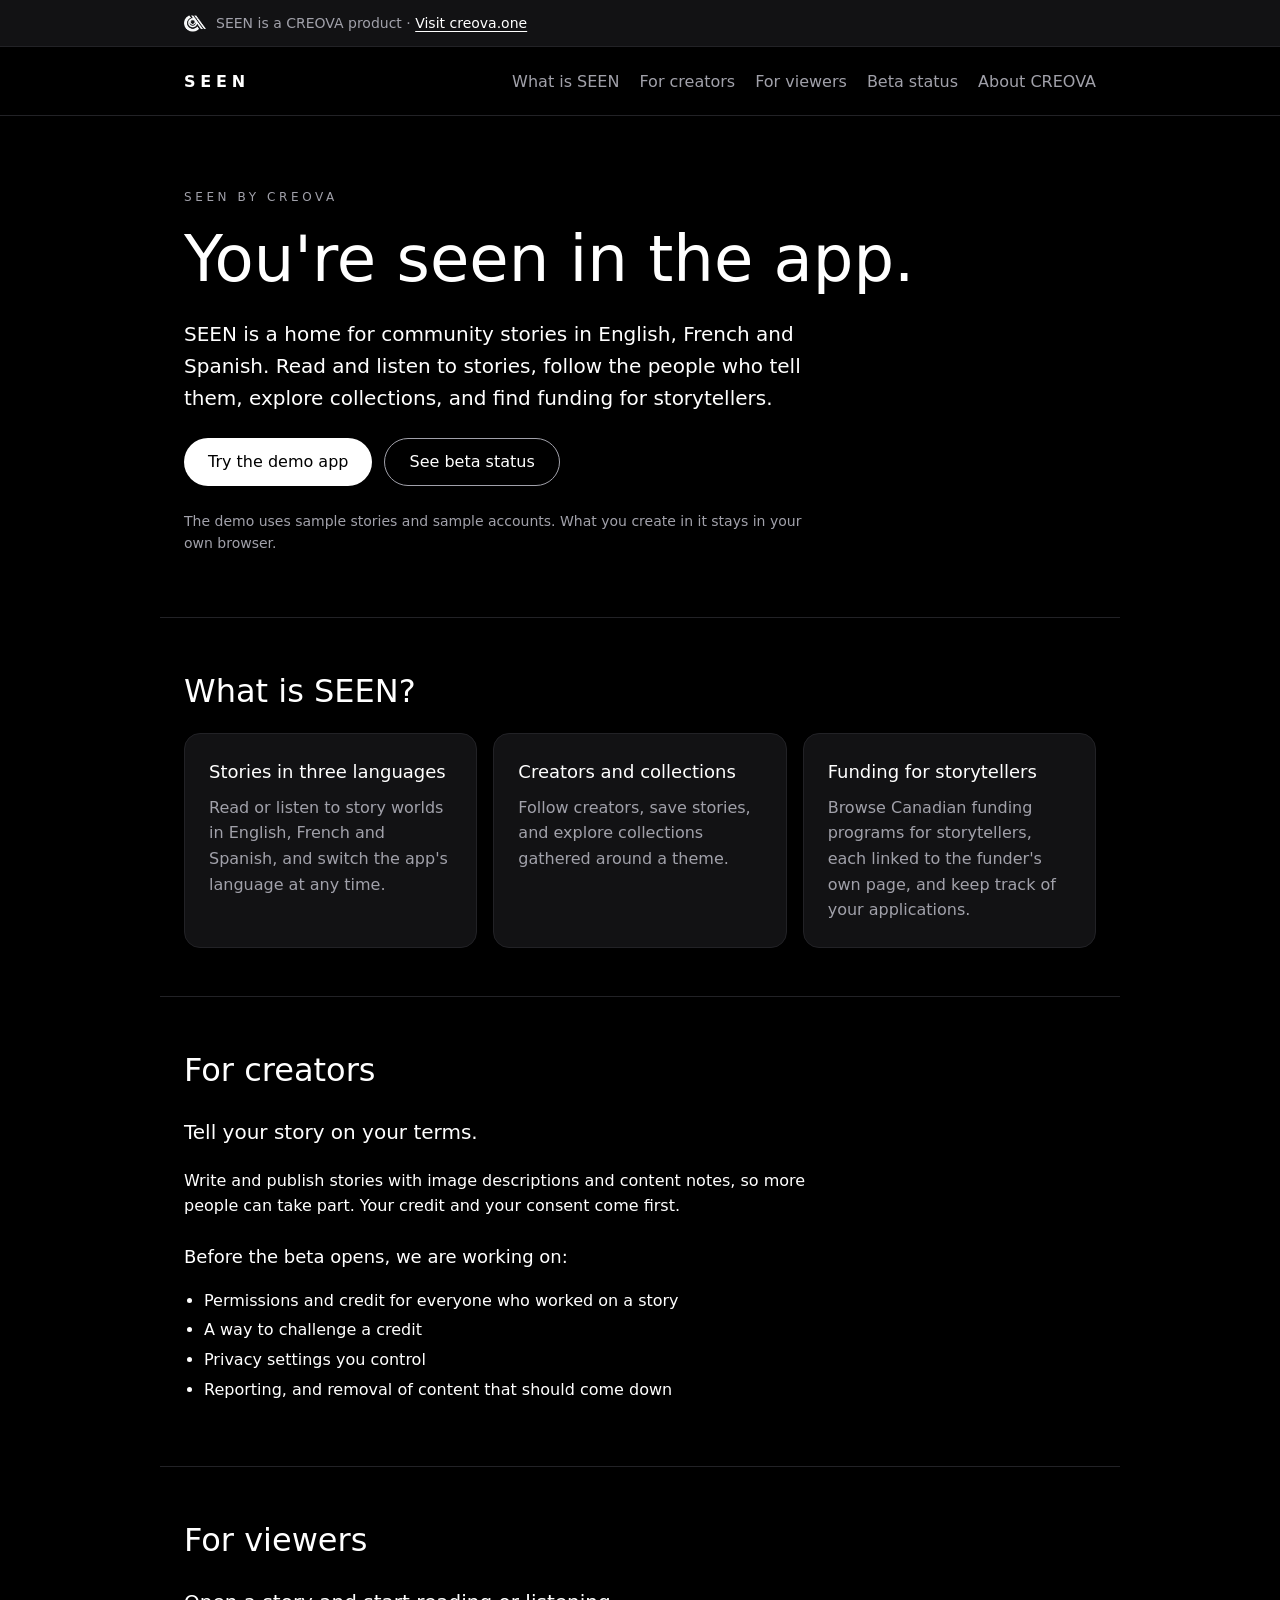
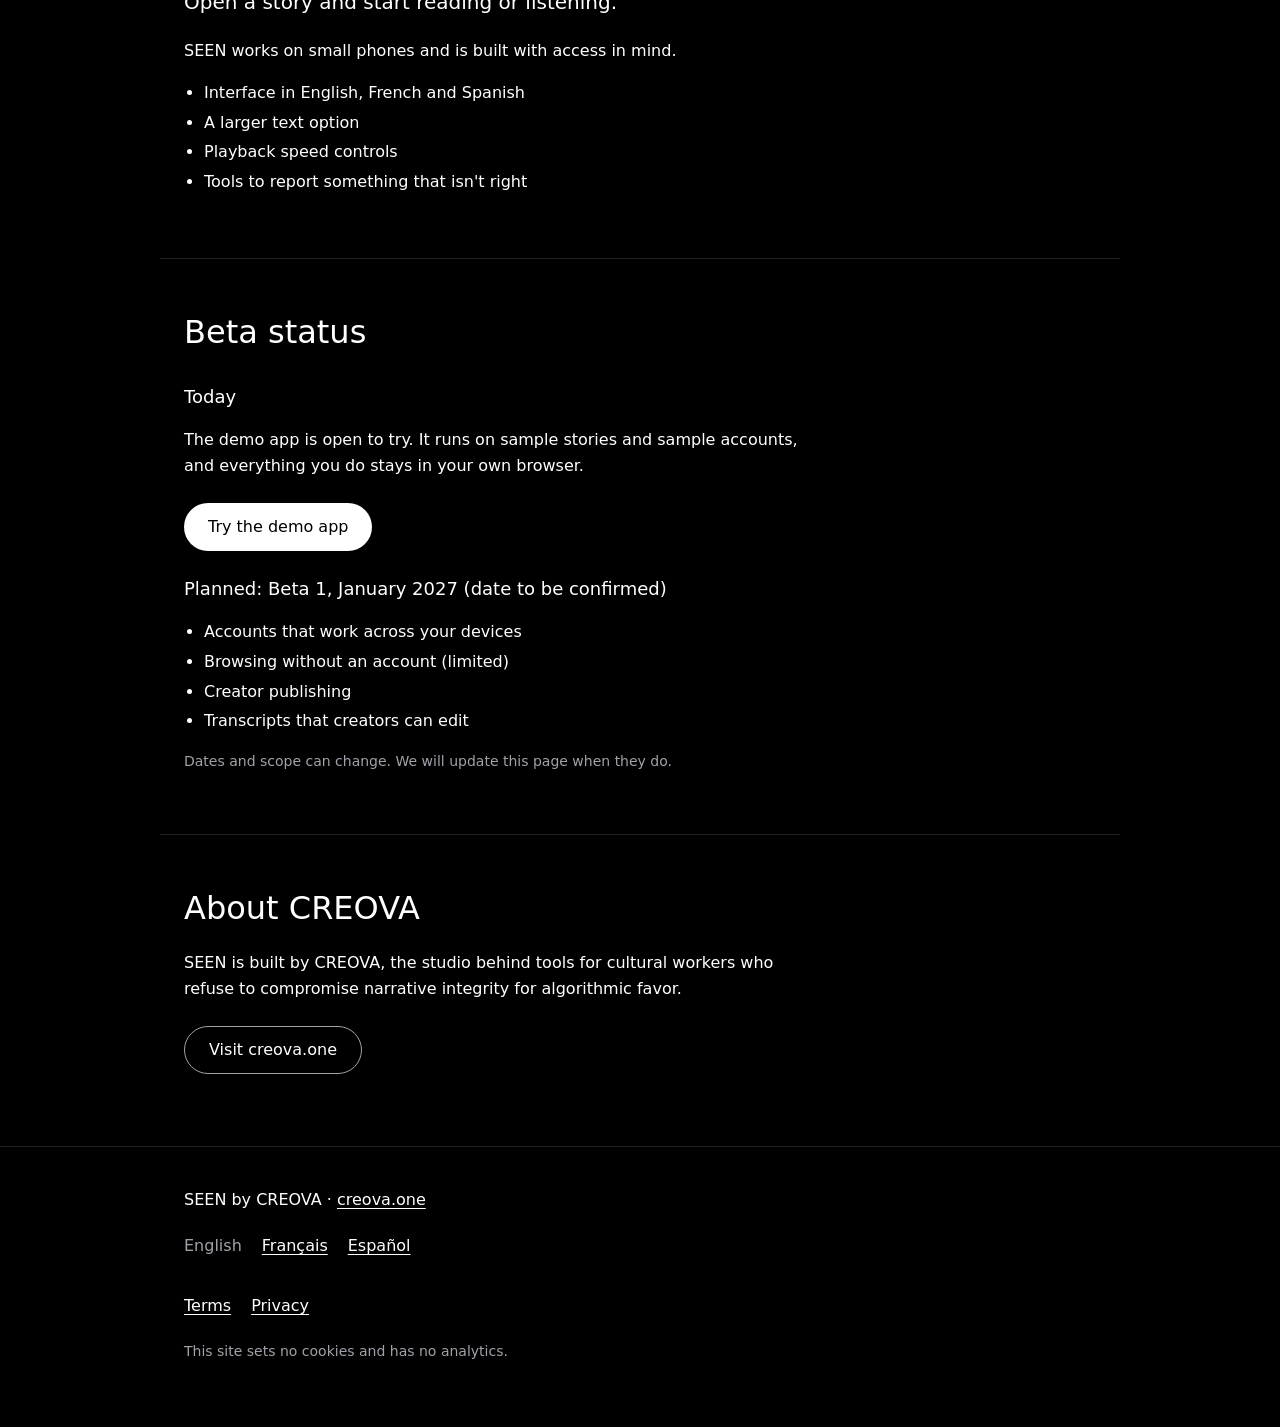
==== index.html @ e07b0b2d "Publish SEEN website" ====
<!DOCTYPE html>
<html lang="en">
  <head>
    <meta charset="UTF-8" />
    <meta name="viewport" content="width=device-width, initial-scale=1" />
    <meta http-equiv="Content-Security-Policy" content="default-src 'none'; style-src 'self'; img-src 'self' data:; base-uri 'self'; form-action 'none'" />
    <meta name="referrer" content="strict-origin-when-cross-origin" />
    <title>SEEN: You're seen in the app</title>
    <meta name="description" content="SEEN is a home for community stories in English, French and Spanish. Read and listen to stories, follow creators, explore collections and find funding for storytellers." />
    <meta name="theme-color" content="#000000" />
    <link rel="icon" href="data:image/svg+xml,%3Csvg xmlns='http://www.w3.org/2000/svg' viewBox='0 0 64 64'%3E%3Crect width='64' height='64' rx='14' fill='%23000'/%3E%3Ctext x='32' y='45' font-size='38' font-family='sans-serif' font-weight='600' text-anchor='middle' fill='%23fff'%3ES%3C/text%3E%3C/svg%3E" />
    <meta property="og:type" content="website" />
    <meta property="og:site_name" content="SEEN by CREOVA" />
    <meta property="og:title" content="SEEN: You're seen in the app" />
    <meta property="og:description" content="SEEN is a home for community stories in English, French and Spanish. Read and listen to stories, follow creators, explore collections and find funding for storytellers." />
    <meta name="twitter:card" content="summary" />
    <link rel="alternate" hreflang="en" href="https://seen.creova.one/" />
    <link rel="alternate" hreflang="fr" href="https://seen.creova.one/fr/" />
    <link rel="alternate" hreflang="es" href="https://seen.creova.one/es/" />
    <link rel="alternate" hreflang="x-default" href="https://seen.creova.one/" />
    <link rel="canonical" href="https://seen.creova.one/" />
    <meta property="og:url" content="https://seen.creova.one/" />
    <link rel="stylesheet" href="styles.css" />
  </head>
  <body>
    <a class="skip" href="#main">Skip to content</a>
    <div class="creova-bar">
      <div class="wrap bar-row">
        <img src="creova-mark.png" alt="" width="22" height="17" />
        <p>SEEN is a CREOVA product · <a href="https://creova.one" rel="noopener">Visit creova.one</a></p>
      </div>
    </div>
    <header class="site-header">
      <div class="wrap header-row">
        <a class="wordmark" href="./" aria-label="SEEN">SEEN</a>
        <nav aria-label="Main">
          <ul class="nav">
            <li><a href="#what">What is SEEN</a></li>
            <li><a href="#creators">For creators</a></li>
            <li><a href="#viewers">For viewers</a></li>
            <li><a href="#beta">Beta status</a></li>
            <li><a href="https://creova.one" rel="noopener">About CREOVA</a></li>
          </ul>
        </nav>
      </div>
    </header>

    <main id="main">
      <section class="hero wrap" aria-labelledby="hero-title">
        <p class="eyebrow">SEEN by CREOVA</p>
        <h1 id="hero-title">You're seen in the app.</h1>
        <p class="lead">SEEN is a home for community stories in English, French and Spanish. Read and listen to stories, follow the people who tell them, explore collections, and find funding for storytellers.</p>
        <p class="actions">
          <a class="btn btn-primary" href="https://seen-sigma-eight.vercel.app" rel="noopener">Try the demo app</a>
          <a class="btn btn-secondary" href="#beta">See beta status</a>
        </p>
        <p class="note">The demo uses sample stories and sample accounts. What you create in it stays in your own browser.</p>
      </section>

      <section id="what" class="wrap section" aria-labelledby="what-title">
        <h2 id="what-title">What is SEEN?</h2>
        <div class="cards">
          <article class="card"><h3>Stories in three languages</h3><p>Read or listen to story worlds in English, French and Spanish, and switch the app's language at any time.</p></article>
          <article class="card"><h3>Creators and collections</h3><p>Follow creators, save stories, and explore collections gathered around a theme.</p></article>
          <article class="card"><h3>Funding for storytellers</h3><p>Browse Canadian funding programs for storytellers, each linked to the funder's own page, and keep track of your applications.</p></article>
        </div>
      </section>

      <section id="creators" class="wrap section" aria-labelledby="creators-title">
        <h2 id="creators-title">For creators</h2>
        <p class="lead">Tell your story on your terms.</p>
        <p>Write and publish stories with image descriptions and content notes, so more people can take part. Your credit and your consent come first.</p>
        <h3>Before the beta opens, we are working on:</h3>
        <ul><li>Permissions and credit for everyone who worked on a story</li><li>A way to challenge a credit</li><li>Privacy settings you control</li><li>Reporting, and removal of content that should come down</li></ul>
      </section>

      <section id="viewers" class="wrap section" aria-labelledby="viewers-title">
        <h2 id="viewers-title">For viewers</h2>
        <p class="lead">Open a story and start reading or listening.</p>
        <p>SEEN works on small phones and is built with access in mind.</p>
        <ul><li>Interface in English, French and Spanish</li><li>A larger text option</li><li>Playback speed controls</li><li>Tools to report something that isn't right</li></ul>
      </section>

      <section id="beta" class="wrap section" aria-labelledby="beta-title">
        <h2 id="beta-title">Beta status</h2>
        <h3>Today</h3>
        <p>The demo app is open to try. It runs on sample stories and sample accounts, and everything you do stays in your own browser.</p>
        <p class="actions"><a class="btn btn-primary" href="https://seen-sigma-eight.vercel.app" rel="noopener">Try the demo app</a></p>
        <h3>Planned: Beta 1, January 2027 (date to be confirmed)</h3>
        <ul><li>Accounts that work across your devices</li><li>Browsing without an account (limited)</li><li>Creator publishing</li><li>Transcripts that creators can edit</li></ul>
        <p class="note">Dates and scope can change. We will update this page when they do.</p>
      </section>

      <section id="about" class="wrap section" aria-labelledby="about-title">
        <h2 id="about-title">About CREOVA</h2>
        <p>SEEN is built by CREOVA, the studio behind tools for cultural workers who refuse to compromise narrative integrity for algorithmic favor.</p>
        <p class="actions"><a class="btn btn-secondary" href="https://creova.one" rel="noopener">Visit creova.one</a></p>
      </section>
    </main>

    <footer class="site-footer">
      <div class="wrap footer-row">
        <p>SEEN by CREOVA · <a href="https://creova.one" rel="noopener">creova.one</a></p>
        <nav aria-label="Language">
          <ul class="langs"><li><span aria-current="true" lang="en">English</span></li><li><a href="fr/" lang="fr" hreflang="fr">Français</a></li><li><a href="es/" lang="es" hreflang="es">Español</a></li></ul>
        </nav>
        <ul class="langs">
          <li><a href="terms/">Terms</a></li>
          <li><a href="privacy/">Privacy</a></li>
        </ul>
        <p class="note">This site sets no cookies and has no analytics.</p>
      </div>
    </footer>
  </body>
</html>
---- styles.css ----
/* SEEN website. Values mirror src/styles/seen-tokens.css (Figma "seen.io" variables). No third-party requests. */
:root {
  --canvas: #000000;
  --surface: #121214;
  --border: #222226;
  --text: #ffffff;
  --text-secondary: #a1a1aa;
  --focus: #ffffff;
  --accent: #c084fc;
  --radius: 16px;
  --gutter: 20px;
}

*, *::before, *::after { box-sizing: border-box; }
html { -webkit-text-size-adjust: 100%; scroll-padding-top: 88px; }
body {
  margin: 0;
  background: var(--canvas);
  color: var(--text);
  font-family: Inter, -apple-system, BlinkMacSystemFont, "Segoe UI", system-ui, sans-serif;
  font-size: 1rem;
  line-height: 1.6;
}
@media (prefers-reduced-motion: no-preference) { html { scroll-behavior: smooth; } }

.wrap { max-width: 960px; margin: 0 auto; padding: 0 var(--gutter); }
@media (min-width: 360px) { :root { --gutter: 24px; } }

a { color: var(--text); text-underline-offset: 3px; }
a:focus-visible, .btn:focus-visible { outline: 3px solid var(--focus); outline-offset: 3px; border-radius: 4px; }

.skip {
  position: absolute; left: var(--gutter); top: -100px; z-index: 10;
  background: var(--text); color: #000; padding: 12px 16px; border-radius: 8px;
}
.skip:focus { top: 12px; }

.creova-bar { background: var(--surface); border-bottom: 1px solid var(--border); font-size: 0.875rem; }
.bar-row { display: flex; align-items: center; gap: 10px; min-height: 44px; }
.bar-row p { margin: 0; color: var(--text-secondary); max-width: none; }
.bar-row a { display: inline-block; padding: 12px 0; }
.bar-row img { display: block; flex-shrink: 0; }

.site-header { border-bottom: 1px solid var(--border); position: sticky; top: 0; background: rgba(0, 0, 0, 0.92); z-index: 5; }
.header-row { display: flex; flex-wrap: wrap; align-items: center; justify-content: space-between; gap: 4px 24px; padding-top: 8px; padding-bottom: 8px; }
.wordmark { font-weight: 600; letter-spacing: 0.3em; text-decoration: none; min-height: 44px; display: inline-flex; align-items: center; }
.nav, .langs { list-style: none; margin: 0; padding: 0; display: flex; flex-wrap: wrap; gap: 0 20px; }
.nav a, .langs a, .langs span { display: inline-flex; align-items: center; min-height: 44px; }
.nav a { color: var(--text-secondary); text-decoration: none; }
.nav a:hover { color: var(--text); text-decoration: underline; }
.langs [aria-current] { color: var(--text-secondary); }

.hero { padding-top: 72px; padding-bottom: 48px; }
.eyebrow { text-transform: uppercase; letter-spacing: 0.3em; font-size: 0.75rem; color: var(--text-secondary); margin: 0 0 16px; }
h1 { font-weight: 300; font-size: clamp(2.25rem, 8vw, 4rem); line-height: 1.1; margin: 0 0 24px; }
h2 { font-weight: 500; font-size: clamp(1.5rem, 5vw, 2rem); margin: 0 0 16px; }
h3 { font-weight: 500; font-size: 1.125rem; margin: 24px 0 8px; }
.lead { font-size: 1.25rem; color: var(--text); max-width: 40rem; }
.note { color: var(--text-secondary); font-size: 0.875rem; max-width: 40rem; }
p { max-width: 40rem; }

.actions { display: flex; flex-wrap: wrap; gap: 12px; margin: 24px 0; }
.btn {
  display: inline-flex; align-items: center; justify-content: center;
  min-height: 48px; padding: 0 24px; border-radius: 999px; font-weight: 500; text-decoration: none;
}
.btn-primary { background: var(--text); color: #000; }
.btn-secondary { border: 1px solid var(--text-secondary); color: var(--text); }
.btn-primary:hover { background: #e4e4e7; }
.btn-secondary:hover { background: var(--surface); }

.section { padding-top: 48px; padding-bottom: 48px; border-top: 1px solid var(--border); }
.cards { display: grid; gap: 16px; grid-template-columns: 1fr; }
@media (min-width: 720px) { .cards { grid-template-columns: repeat(3, 1fr); } }
.card { background: var(--surface); border: 1px solid var(--border); border-radius: var(--radius); padding: 24px; }
.card h3 { margin-top: 0; }
.card p { margin: 0; color: var(--text-secondary); }

ul { padding-left: 1.25rem; }
li { margin: 4px 0; }

.site-footer { border-top: 1px solid var(--border); padding: 32px 0 56px; }
.footer-row p { margin: 8px 0; }
.site-footer .langs { margin: 8px 0; }
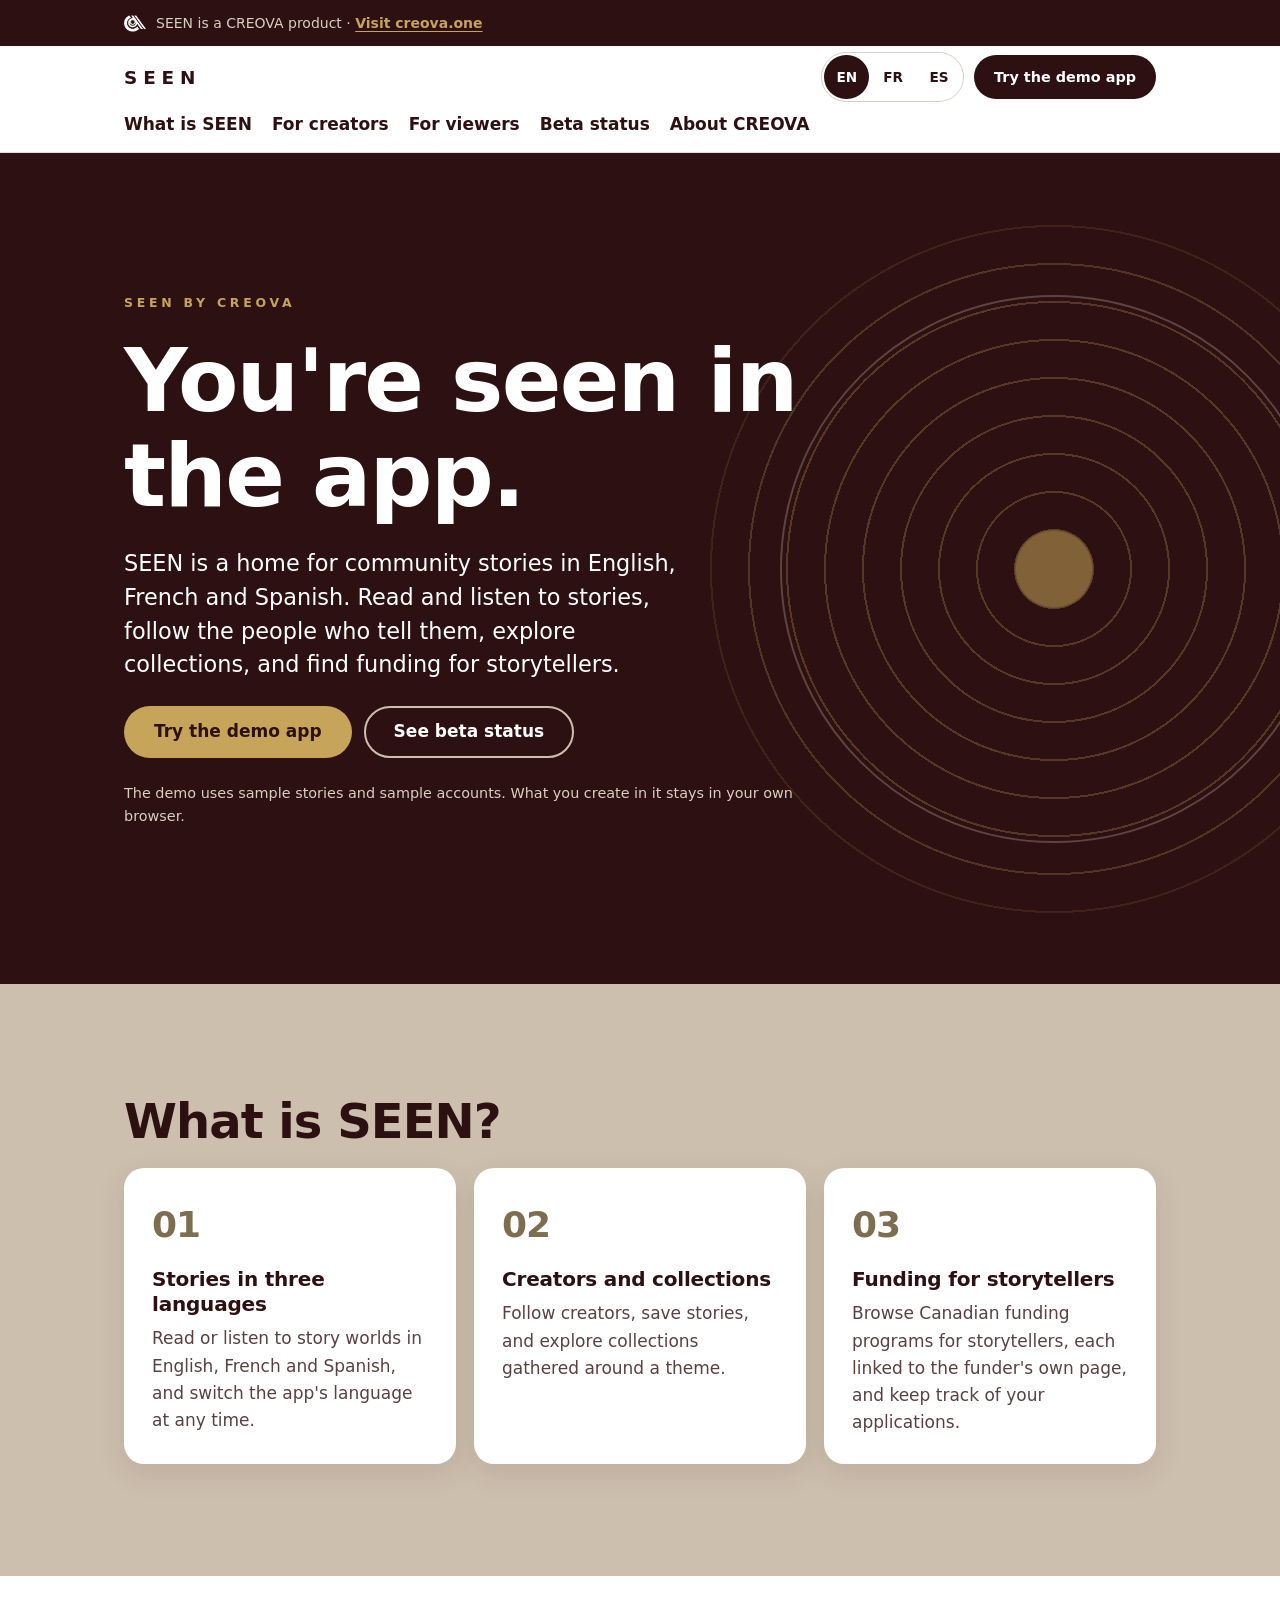
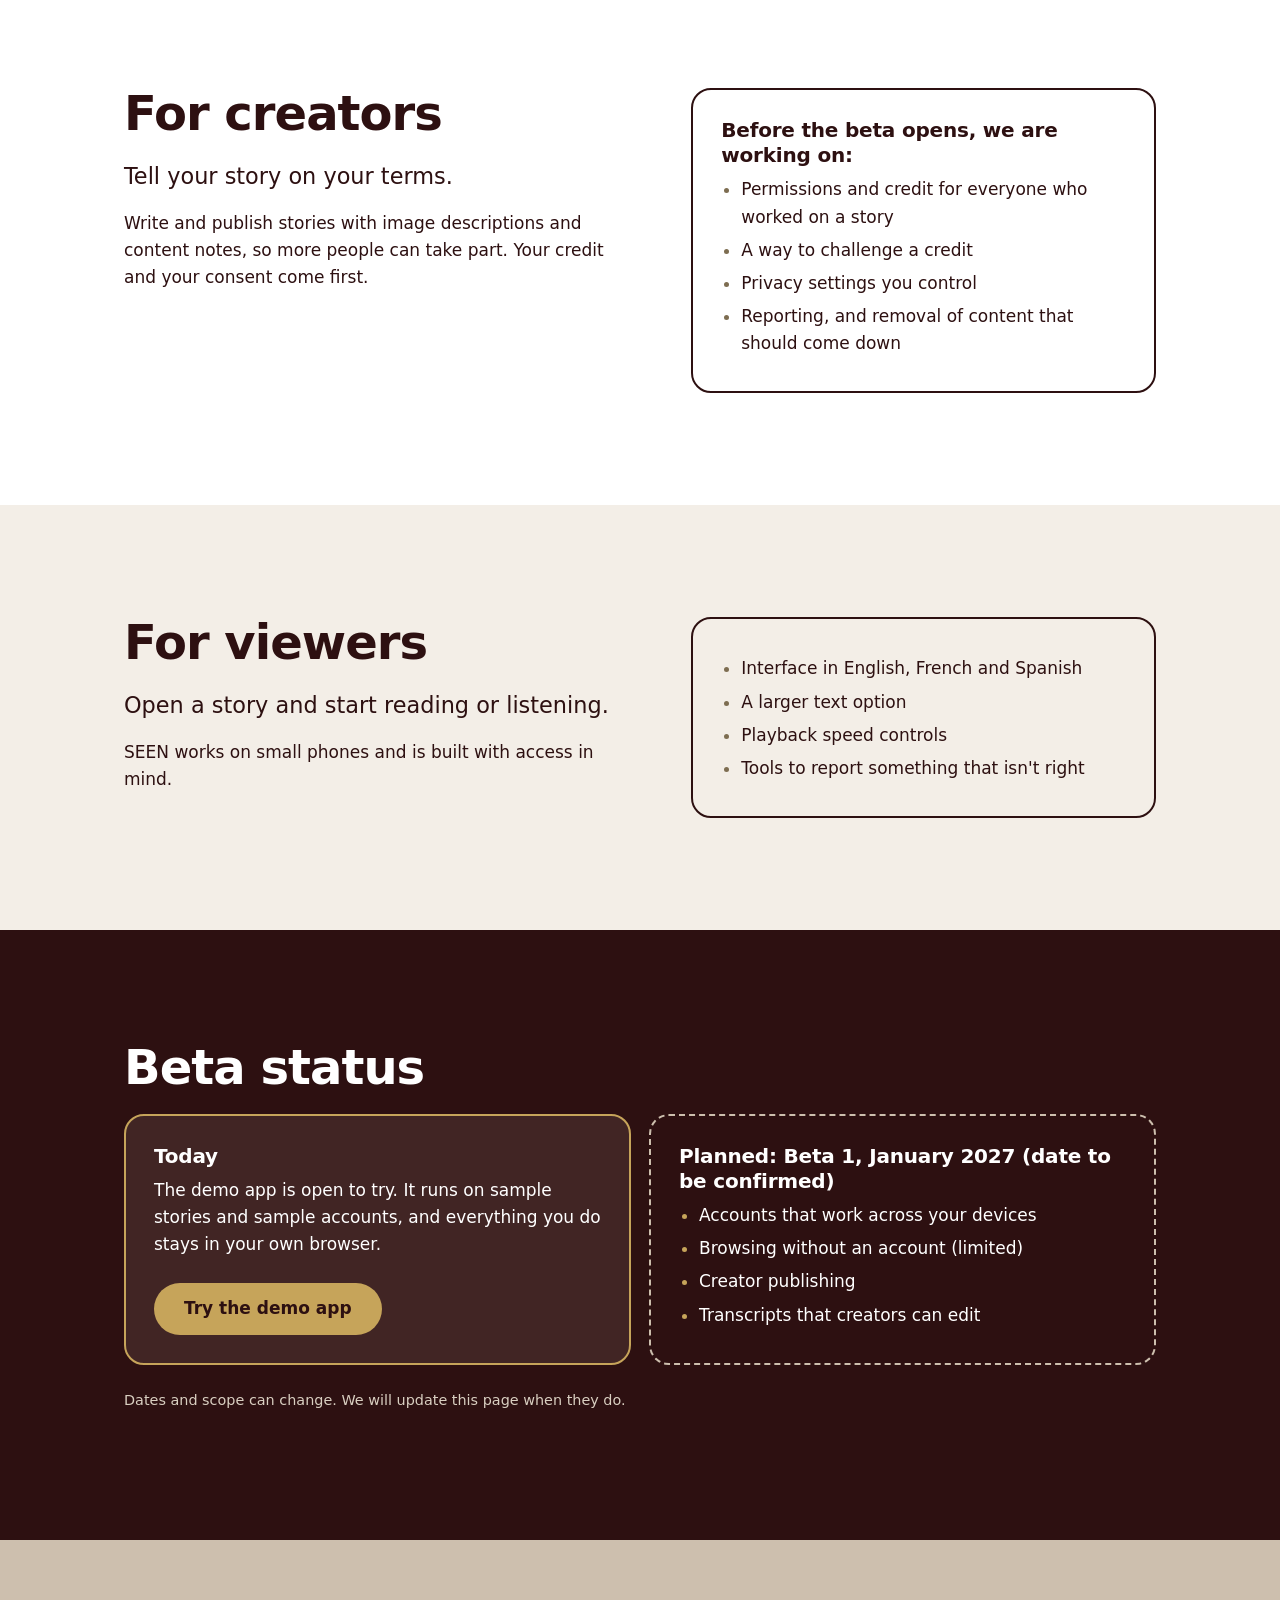
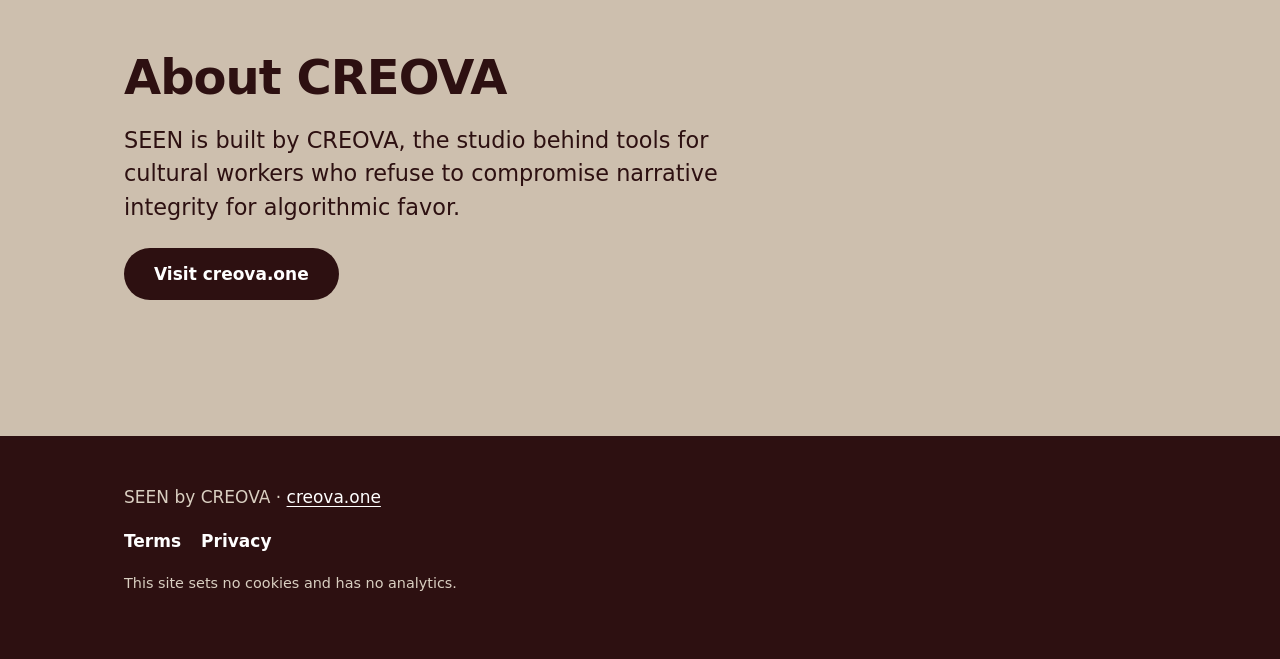
==== commit 82a358df: "Publish SEEN website" ====
--- a/index.html
+++ b/index.html
@@ -33,7 +33,13 @@
     <header class="site-header">
       <div class="wrap header-row">
         <a class="wordmark" href="./" aria-label="SEEN">SEEN</a>
-        <nav aria-label="Main">
+        <div class="header-tools">
+          <nav aria-label="Language">
+            <ul class="pill"><li><span aria-current="true" lang="en" aria-label="English">EN</span></li><li><a href="fr/" lang="fr" hreflang="fr" aria-label="Français">FR</a></li><li><a href="es/" lang="es" hreflang="es" aria-label="Español">ES</a></li></ul>
+          </nav>
+          <a class="btn btn-dark btn-small" href="https://seen-sigma-eight.vercel.app" rel="noopener">Try the demo app</a>
+        </div>
+        <nav class="main-nav" aria-label="Main">
           <ul class="nav">
             <li><a href="#what">What is SEEN</a></li>
             <li><a href="#creators">For creators</a></li>
@@ -46,65 +52,89 @@
     </header>
 
     <main id="main">
-      <section class="hero wrap" aria-labelledby="hero-title">
-        <p class="eyebrow">SEEN by CREOVA</p>
-        <h1 id="hero-title">You're seen in the app.</h1>
-        <p class="lead">SEEN is a home for community stories in English, French and Spanish. Read and listen to stories, follow the people who tell them, explore collections, and find funding for storytellers.</p>
-        <p class="actions">
-          <a class="btn btn-primary" href="https://seen-sigma-eight.vercel.app" rel="noopener">Try the demo app</a>
-          <a class="btn btn-secondary" href="#beta">See beta status</a>
-        </p>
-        <p class="note">The demo uses sample stories and sample accounts. What you create in it stays in your own browser.</p>
-      </section>
-
-      <section id="what" class="wrap section" aria-labelledby="what-title">
-        <h2 id="what-title">What is SEEN?</h2>
-        <div class="cards">
-          <article class="card"><h3>Stories in three languages</h3><p>Read or listen to story worlds in English, French and Spanish, and switch the app's language at any time.</p></article>
-          <article class="card"><h3>Creators and collections</h3><p>Follow creators, save stories, and explore collections gathered around a theme.</p></article>
-          <article class="card"><h3>Funding for storytellers</h3><p>Browse Canadian funding programs for storytellers, each linked to the funder's own page, and keep track of your applications.</p></article>
+      <section class="band band--dark hero" aria-labelledby="hero-title">
+        <div class="hero-art" aria-hidden="true"></div>
+        <div class="wrap hero-inner">
+          <p class="eyebrow">SEEN by CREOVA</p>
+          <h1 id="hero-title">You're seen in the app.</h1>
+          <p class="lead">SEEN is a home for community stories in English, French and Spanish. Read and listen to stories, follow the people who tell them, explore collections, and find funding for storytellers.</p>
+          <p class="actions">
+            <a class="btn btn-gold" href="https://seen-sigma-eight.vercel.app" rel="noopener">Try the demo app</a>
+            <a class="btn btn-ghost" href="#beta">See beta status</a>
+          </p>
+          <p class="note">The demo uses sample stories and sample accounts. What you create in it stays in your own browser.</p>
         </div>
       </section>
 
-      <section id="creators" class="wrap section" aria-labelledby="creators-title">
-        <h2 id="creators-title">For creators</h2>
-        <p class="lead">Tell your story on your terms.</p>
-        <p>Write and publish stories with image descriptions and content notes, so more people can take part. Your credit and your consent come first.</p>
-        <h3>Before the beta opens, we are working on:</h3>
-        <ul><li>Permissions and credit for everyone who worked on a story</li><li>A way to challenge a credit</li><li>Privacy settings you control</li><li>Reporting, and removal of content that should come down</li></ul>
+      <section id="what" class="band band--beige" aria-labelledby="what-title">
+        <div class="wrap">
+          <h2 id="what-title">What is SEEN?</h2>
+          <div class="cards">
+            <article class="card"><h3>Stories in three languages</h3><p>Read or listen to story worlds in English, French and Spanish, and switch the app's language at any time.</p></article>
+            <article class="card"><h3>Creators and collections</h3><p>Follow creators, save stories, and explore collections gathered around a theme.</p></article>
+            <article class="card"><h3>Funding for storytellers</h3><p>Browse Canadian funding programs for storytellers, each linked to the funder's own page, and keep track of your applications.</p></article>
+          </div>
+        </div>
       </section>
 
-      <section id="viewers" class="wrap section" aria-labelledby="viewers-title">
-        <h2 id="viewers-title">For viewers</h2>
-        <p class="lead">Open a story and start reading or listening.</p>
-        <p>SEEN works on small phones and is built with access in mind.</p>
-        <ul><li>Interface in English, French and Spanish</li><li>A larger text option</li><li>Playback speed controls</li><li>Tools to report something that isn't right</li></ul>
+      <section id="creators" class="band band--light" aria-labelledby="creators-title">
+        <div class="wrap split">
+          <div>
+            <h2 id="creators-title">For creators</h2>
+            <p class="lead">Tell your story on your terms.</p>
+            <p>Write and publish stories with image descriptions and content notes, so more people can take part. Your credit and your consent come first.</p>
+          </div>
+          <div class="panel panel--outline">
+            <h3>Before the beta opens, we are working on:</h3>
+            <ul><li>Permissions and credit for everyone who worked on a story</li><li>A way to challenge a credit</li><li>Privacy settings you control</li><li>Reporting, and removal of content that should come down</li></ul>
+          </div>
+        </div>
       </section>
 
-      <section id="beta" class="wrap section" aria-labelledby="beta-title">
-        <h2 id="beta-title">Beta status</h2>
-        <h3>Today</h3>
-        <p>The demo app is open to try. It runs on sample stories and sample accounts, and everything you do stays in your own browser.</p>
-        <p class="actions"><a class="btn btn-primary" href="https://seen-sigma-eight.vercel.app" rel="noopener">Try the demo app</a></p>
-        <h3>Planned: Beta 1, January 2027 (date to be confirmed)</h3>
-        <ul><li>Accounts that work across your devices</li><li>Browsing without an account (limited)</li><li>Creator publishing</li><li>Transcripts that creators can edit</li></ul>
-        <p class="note">Dates and scope can change. We will update this page when they do.</p>
+      <section id="viewers" class="band band--soft" aria-labelledby="viewers-title">
+        <div class="wrap split">
+          <div>
+            <h2 id="viewers-title">For viewers</h2>
+            <p class="lead">Open a story and start reading or listening.</p>
+            <p>SEEN works on small phones and is built with access in mind.</p>
+          </div>
+          <div class="panel panel--outline">
+            <ul><li>Interface in English, French and Spanish</li><li>A larger text option</li><li>Playback speed controls</li><li>Tools to report something that isn't right</li></ul>
+          </div>
+        </div>
       </section>
 
-      <section id="about" class="wrap section" aria-labelledby="about-title">
-        <h2 id="about-title">About CREOVA</h2>
-        <p>SEEN is built by CREOVA, the studio behind tools for cultural workers who refuse to compromise narrative integrity for algorithmic favor.</p>
-        <p class="actions"><a class="btn btn-secondary" href="https://creova.one" rel="noopener">Visit creova.one</a></p>
+      <section id="beta" class="band band--dark" aria-labelledby="beta-title">
+        <div class="wrap">
+          <h2 id="beta-title">Beta status</h2>
+          <div class="beta-grid">
+            <div class="panel panel--now">
+              <h3>Today</h3>
+              <p>The demo app is open to try. It runs on sample stories and sample accounts, and everything you do stays in your own browser.</p>
+              <p class="actions"><a class="btn btn-gold" href="https://seen-sigma-eight.vercel.app" rel="noopener">Try the demo app</a></p>
+            </div>
+            <div class="panel panel--plan">
+              <h3>Planned: Beta 1, January 2027 (date to be confirmed)</h3>
+              <ul><li>Accounts that work across your devices</li><li>Browsing without an account (limited)</li><li>Creator publishing</li><li>Transcripts that creators can edit</li></ul>
+            </div>
+          </div>
+          <p class="note">Dates and scope can change. We will update this page when they do.</p>
+        </div>
+      </section>
+
+      <section id="about" class="band band--beige" aria-labelledby="about-title">
+        <div class="wrap">
+          <h2 id="about-title">About CREOVA</h2>
+          <p class="lead">SEEN is built by CREOVA, the studio behind tools for cultural workers who refuse to compromise narrative integrity for algorithmic favor.</p>
+          <p class="actions"><a class="btn btn-dark" href="https://creova.one" rel="noopener">Visit creova.one</a></p>
+        </div>
       </section>
     </main>
 
     <footer class="site-footer">
       <div class="wrap footer-row">
         <p>SEEN by CREOVA · <a href="https://creova.one" rel="noopener">creova.one</a></p>
-        <nav aria-label="Language">
-          <ul class="langs"><li><span aria-current="true" lang="en">English</span></li><li><a href="fr/" lang="fr" hreflang="fr">Français</a></li><li><a href="es/" lang="es" hreflang="es">Español</a></li></ul>
-        </nav>
-        <ul class="langs">
+        <ul class="footer-links">
           <li><a href="terms/">Terms</a></li>
           <li><a href="privacy/">Privacy</a></li>
         </ul>
--- a/styles.css
+++ b/styles.css
@@ -1,84 +1,159 @@
-/* SEEN website. Values mirror src/styles/seen-tokens.css (Figma "seen.io" variables). No third-party requests. */
+/* SEEN website. Palette and type follow the CREOVA brand board (creova-gif/creova DESIGN.md):
+   beige #CDBFAE, olive #887759, oxblood #2D1011, gold #C6A45A. Quasimoda is a licensed Adobe font, so the
+   declared fallbacks are used: no font files or other requests leave this site. */
 :root {
-  --canvas: #000000;
-  --surface: #121214;
-  --border: #222226;
-  --text: #ffffff;
-  --text-secondary: #a1a1aa;
-  --focus: #ffffff;
-  --accent: #c084fc;
-  --radius: 16px;
+  --oxblood: #2d1011;
+  --beige: #cdbfae;
+  --soft: #f3eee7;
+  --paper: #ffffff;
+  --olive: #887759;
+  --olive-ink: #7d6d51; /* olive for solid backgrounds behind small white text (AA) */
+  --gold: #c6a45a;
+  --ink-2: #5a4041;     /* secondary text on white and soft */
+  --ink-2-beige: #4a2a2b; /* secondary text on beige */
+  --on-dark-2: #d9cfc1; /* secondary text on oxblood */
+  --focus: var(--oxblood);
   --gutter: 20px;
+  --radius: 20px;
 }
+@media (min-width: 360px) { :root { --gutter: 24px; } }
 
 *, *::before, *::after { box-sizing: border-box; }
-html { -webkit-text-size-adjust: 100%; scroll-padding-top: 88px; }
+html { -webkit-text-size-adjust: 100%; scroll-padding-top: 120px; }
 body {
   margin: 0;
-  background: var(--canvas);
-  color: var(--text);
-  font-family: Inter, -apple-system, BlinkMacSystemFont, "Segoe UI", system-ui, sans-serif;
-  font-size: 1rem;
+  background: var(--paper);
+  color: var(--oxblood);
+  font-family: "Avenir Next", "General Sans", "Century Gothic", "Segoe UI", system-ui, sans-serif;
+  font-size: 1.0625rem;
   line-height: 1.6;
 }
 @media (prefers-reduced-motion: no-preference) { html { scroll-behavior: smooth; } }
 
-.wrap { max-width: 960px; margin: 0 auto; padding: 0 var(--gutter); }
-@media (min-width: 360px) { :root { --gutter: 24px; } }
+.wrap { max-width: 1080px; margin: 0 auto; padding: 0 var(--gutter); }
+a { color: inherit; text-underline-offset: 3px; }
+a:focus-visible, .btn:focus-visible { outline: 3px solid var(--focus); outline-offset: 3px; border-radius: 6px; }
+p { max-width: 42rem; margin: 0 0 1rem; }
+ul { padding-left: 1.25rem; margin: 0.5rem 0 0; }
+li { margin: 6px 0; }
 
-a { color: var(--text); text-underline-offset: 3px; }
-a:focus-visible, .btn:focus-visible { outline: 3px solid var(--focus); outline-offset: 3px; border-radius: 4px; }
+h1, h2, h3 { font-weight: 800; letter-spacing: -0.02em; line-height: 1.08; margin: 0; }
+h1 { font-size: clamp(2.75rem, 9vw, 5.5rem); }
+h2 { font-size: clamp(1.9rem, 5.5vw, 3rem); margin-bottom: 1.25rem; }
+h3 { font-size: 1.25rem; line-height: 1.25; margin-bottom: 0.5rem; letter-spacing: -0.01em; }
+.lead { font-size: clamp(1.15rem, 2.6vw, 1.4rem); line-height: 1.5; font-weight: 500; }
+.note { font-size: 0.9rem; }
+.eyebrow { text-transform: uppercase; letter-spacing: 0.3em; font-size: 0.78rem; font-weight: 700; margin: 0 0 1.25rem; color: var(--gold); }
 
-.skip {
-  position: absolute; left: var(--gutter); top: -100px; z-index: 10;
-  background: var(--text); color: #000; padding: 12px 16px; border-radius: 8px;
-}
+.skip { position: absolute; left: var(--gutter); top: -100px; z-index: 20; background: var(--gold); color: var(--oxblood); padding: 12px 16px; border-radius: 8px; font-weight: 700; }
 .skip:focus { top: 12px; }
 
-.creova-bar { background: var(--surface); border-bottom: 1px solid var(--border); font-size: 0.875rem; }
+/* CREOVA bar */
+.creova-bar { background: var(--oxblood); color: var(--on-dark-2); font-size: 0.875rem; --focus: var(--gold); }
 .bar-row { display: flex; align-items: center; gap: 10px; min-height: 44px; }
-.bar-row p { margin: 0; color: var(--text-secondary); max-width: none; }
-.bar-row a { display: inline-block; padding: 12px 0; }
+.bar-row p { margin: 0; max-width: none; }
+.bar-row a { display: inline-block; padding: 12px 0; color: var(--gold); font-weight: 600; }
 .bar-row img { display: block; flex-shrink: 0; }
 
-.site-header { border-bottom: 1px solid var(--border); position: sticky; top: 0; background: rgba(0, 0, 0, 0.92); z-index: 5; }
-.header-row { display: flex; flex-wrap: wrap; align-items: center; justify-content: space-between; gap: 4px 24px; padding-top: 8px; padding-bottom: 8px; }
-.wordmark { font-weight: 600; letter-spacing: 0.3em; text-decoration: none; min-height: 44px; display: inline-flex; align-items: center; }
-.nav, .langs { list-style: none; margin: 0; padding: 0; display: flex; flex-wrap: wrap; gap: 0 20px; }
-.nav a, .langs a, .langs span { display: inline-flex; align-items: center; min-height: 44px; }
-.nav a { color: var(--text-secondary); text-decoration: none; }
-.nav a:hover { color: var(--text); text-decoration: underline; }
-.langs [aria-current] { color: var(--text-secondary); }
+/* Header */
+.site-header { position: sticky; top: 0; z-index: 10; background: var(--paper); border-bottom: 1px solid #e6dfd5; }
+.header-row { display: flex; flex-wrap: wrap; align-items: center; justify-content: space-between; gap: 0 16px; padding-top: 6px; padding-bottom: 6px; }
+.wordmark { font-weight: 800; letter-spacing: 0.32em; text-decoration: none; min-height: 44px; display: inline-flex; align-items: center; font-size: 1.15rem; }
+.header-tools { display: flex; align-items: center; gap: 10px; }
+.main-nav { order: 3; width: 100%; }
+@media (min-width: 900px) { .main-nav { order: 0; width: auto; } }
+.nav, .pill, .footer-links { list-style: none; margin: 0; padding: 0; display: flex; flex-wrap: wrap; }
+.nav { gap: 0 20px; }
+.nav li, .pill li, .footer-links li { margin: 0; }
+.nav a, .footer-links a { display: inline-flex; align-items: center; min-height: 44px; text-decoration: none; font-weight: 600; }
+.nav a:hover, .footer-links a:hover { text-decoration: underline; }
+.pill { flex-wrap: nowrap; gap: 2px; border: 1px solid #d9cfc1; border-radius: 999px; padding: 2px; }
+.pill a, .pill span { display: inline-flex; align-items: center; justify-content: center; min-height: 44px; min-width: 44px; padding: 0 12px; border-radius: 999px; font-size: 0.85rem; font-weight: 700; text-decoration: none; }
+.pill [aria-current] { background: var(--oxblood); color: var(--paper); }
+.pill a:hover { background: var(--soft); }
 
-.hero { padding-top: 72px; padding-bottom: 48px; }
-.eyebrow { text-transform: uppercase; letter-spacing: 0.3em; font-size: 0.75rem; color: var(--text-secondary); margin: 0 0 16px; }
-h1 { font-weight: 300; font-size: clamp(2.25rem, 8vw, 4rem); line-height: 1.1; margin: 0 0 24px; }
-h2 { font-weight: 500; font-size: clamp(1.5rem, 5vw, 2rem); margin: 0 0 16px; }
-h3 { font-weight: 500; font-size: 1.125rem; margin: 24px 0 8px; }
-.lead { font-size: 1.25rem; color: var(--text); max-width: 40rem; }
-.note { color: var(--text-secondary); font-size: 0.875rem; max-width: 40rem; }
-p { max-width: 40rem; }
+/* Buttons */
+.actions { display: flex; flex-wrap: wrap; gap: 12px; margin: 1.5rem 0; max-width: none; }
+.btn { display: inline-flex; align-items: center; justify-content: center; min-height: 52px; padding: 0 28px; border-radius: 999px; font-weight: 700; text-decoration: none; border: 2px solid transparent; transition: transform 0.15s ease, background-color 0.15s ease; }
+.btn-small { min-height: 44px; padding: 0 18px; font-size: 0.9rem; }
+.btn-dark { background: var(--oxblood); color: var(--paper); }
+.btn-dark:hover { background: #46191a; }
+.btn-gold { background: var(--gold); color: var(--oxblood); }
+.btn-gold:hover { background: #d4b36c; }
+.btn-ghost { border-color: var(--beige); color: var(--paper); }
+.btn-ghost:hover { background: rgba(205, 191, 174, 0.14); }
+@media (prefers-reduced-motion: no-preference) { .btn:hover { transform: translateY(-2px); } }
 
-.actions { display: flex; flex-wrap: wrap; gap: 12px; margin: 24px 0; }
-.btn {
-  display: inline-flex; align-items: center; justify-content: center;
-  min-height: 48px; padding: 0 24px; border-radius: 999px; font-weight: 500; text-decoration: none;
+/* Bands */
+.band { padding: clamp(56px, 9vw, 112px) 0; position: relative; overflow: hidden; }
+.band--dark { background: var(--oxblood); color: var(--paper); --focus: var(--gold); }
+.band--dark .note, .band--dark li::marker { color: var(--gold); }
+.band--dark .note { color: var(--on-dark-2); }
+.band--beige { background: var(--beige); }
+.band--beige .note { color: var(--ink-2-beige); }
+.band--light { background: var(--paper); }
+.band--soft { background: var(--soft); }
+.band--light .note, .band--soft .note { color: var(--ink-2); }
+
+/* Hero: concentric "eye" rings echo the CREOVA mark; purely decorative CSS */
+.hero { padding-top: clamp(64px, 11vw, 140px); padding-bottom: clamp(64px, 11vw, 140px); }
+.hero-art {
+  position: absolute; right: -12vw; top: 50%; width: min(78vw, 760px); aspect-ratio: 1; transform: translateY(-50%);
+  border-radius: 50%;
+  background:
+    radial-gradient(circle at center, var(--gold) 0 7%, transparent 7.4%),
+    repeating-radial-gradient(circle at center, rgba(198, 164, 90, 0.5) 0 2px, transparent 2px 38px);
+  opacity: 0.55;
+  -webkit-mask-image: radial-gradient(circle at center, #000 55%, transparent 72%);
+  mask-image: radial-gradient(circle at center, #000 55%, transparent 72%);
 }
-.btn-primary { background: var(--text); color: #000; }
-.btn-secondary { border: 1px solid var(--text-secondary); color: var(--text); }
-.btn-primary:hover { background: #e4e4e7; }
-.btn-secondary:hover { background: var(--surface); }
+.hero-art::after { content: ""; position: absolute; inset: 14%; border-radius: 50%; border: 2px solid rgba(205, 191, 174, 0.55); }
+.hero-inner { position: relative; }
+.hero h1 { max-width: 11ch; }
+.hero .lead { max-width: 36rem; margin-top: 1.5rem; color: var(--paper); }
+.hero .note { color: var(--on-dark-2); }
+@media (prefers-reduced-motion: no-preference) {
+  .hero-inner > * { animation: rise 0.7s cubic-bezier(0.2, 0.7, 0.2, 1) both; }
+  .hero-inner > :nth-child(2) { animation-delay: 0.08s; }
+  .hero-inner > :nth-child(3) { animation-delay: 0.16s; }
+  .hero-inner > :nth-child(4) { animation-delay: 0.24s; }
+  .hero-inner > :nth-child(5) { animation-delay: 0.32s; }
+  .hero-art { animation: grow 1.1s cubic-bezier(0.2, 0.7, 0.2, 1) both; }
+}
+@keyframes rise { from { opacity: 0; transform: translateY(18px); } to { opacity: 1; transform: none; } }
+@keyframes grow { from { opacity: 0; transform: translateY(-50%) scale(0.85); } to { opacity: 0.55; transform: translateY(-50%) scale(1); } }
 
-.section { padding-top: 48px; padding-bottom: 48px; border-top: 1px solid var(--border); }
-.cards { display: grid; gap: 16px; grid-template-columns: 1fr; }
-@media (min-width: 720px) { .cards { grid-template-columns: repeat(3, 1fr); } }
-.card { background: var(--surface); border: 1px solid var(--border); border-radius: var(--radius); padding: 24px; }
-.card h3 { margin-top: 0; }
-.card p { margin: 0; color: var(--text-secondary); }
+/* Cards */
+.cards { display: grid; gap: 18px; grid-template-columns: 1fr; counter-reset: card; }
+@media (min-width: 760px) { .cards { grid-template-columns: repeat(3, 1fr); } }
+.card { background: var(--paper); border-radius: var(--radius); padding: 28px; counter-increment: card; box-shadow: 0 10px 30px rgba(45, 16, 17, 0.1); }
+.card::before { content: counter(card, decimal-leading-zero); display: block; font-weight: 800; font-size: 2.25rem; letter-spacing: -0.03em; color: var(--olive-ink); margin-bottom: 14px; }
+.card p { margin: 0; color: var(--ink-2); }
+@media (prefers-reduced-motion: no-preference) { .card { transition: transform 0.2s ease, box-shadow 0.2s ease; } .card:hover { transform: translateY(-4px); box-shadow: 0 16px 36px rgba(45, 16, 17, 0.16); } }
 
-ul { padding-left: 1.25rem; }
-li { margin: 4px 0; }
+/* Split sections and panels */
+.split { display: grid; gap: 32px; grid-template-columns: 1fr; align-items: start; }
+@media (min-width: 860px) { .split { grid-template-columns: 1.1fr 1fr; gap: 56px; } }
+.panel { border-radius: var(--radius); padding: 28px; }
+.panel h3 { margin-top: 0; }
+.panel--outline { border: 2px solid var(--oxblood); }
+.panel--outline li::marker { color: var(--olive-ink); font-weight: 800; }
+.beta-grid { display: grid; gap: 18px; grid-template-columns: 1fr; margin-bottom: 1.5rem; }
+@media (min-width: 820px) { .beta-grid { grid-template-columns: 1fr 1fr; } }
+.panel--now { background: rgba(205, 191, 174, 0.12); border: 2px solid var(--gold); }
+.panel--now .actions { margin-bottom: 0; }
+.panel--plan { border: 2px dashed var(--beige); }
 
-.site-footer { border-top: 1px solid var(--border); padding: 32px 0 56px; }
+/* Legal pages */
+.legal { padding-top: clamp(40px, 7vw, 72px); padding-bottom: clamp(56px, 9vw, 96px); }
+.legal h1 { font-size: clamp(2.25rem, 7vw, 3.75rem); margin: 1rem 0 0.5rem; }
+.legal h2 { font-size: 1.5rem; margin: 2rem 0 0.5rem; }
+.legal .note { color: var(--ink-2); }
+
+/* Footer */
+.site-footer { background: var(--oxblood); color: var(--on-dark-2); padding: 40px 0 56px; --focus: var(--gold); }
+.site-footer a { color: var(--paper); }
 .footer-row p { margin: 8px 0; }
-.site-footer .langs { margin: 8px 0; }
+.footer-links { gap: 0 20px; margin: 4px 0; }
+
+@media (max-width: 559px) { .header-tools .btn { display: none; } }
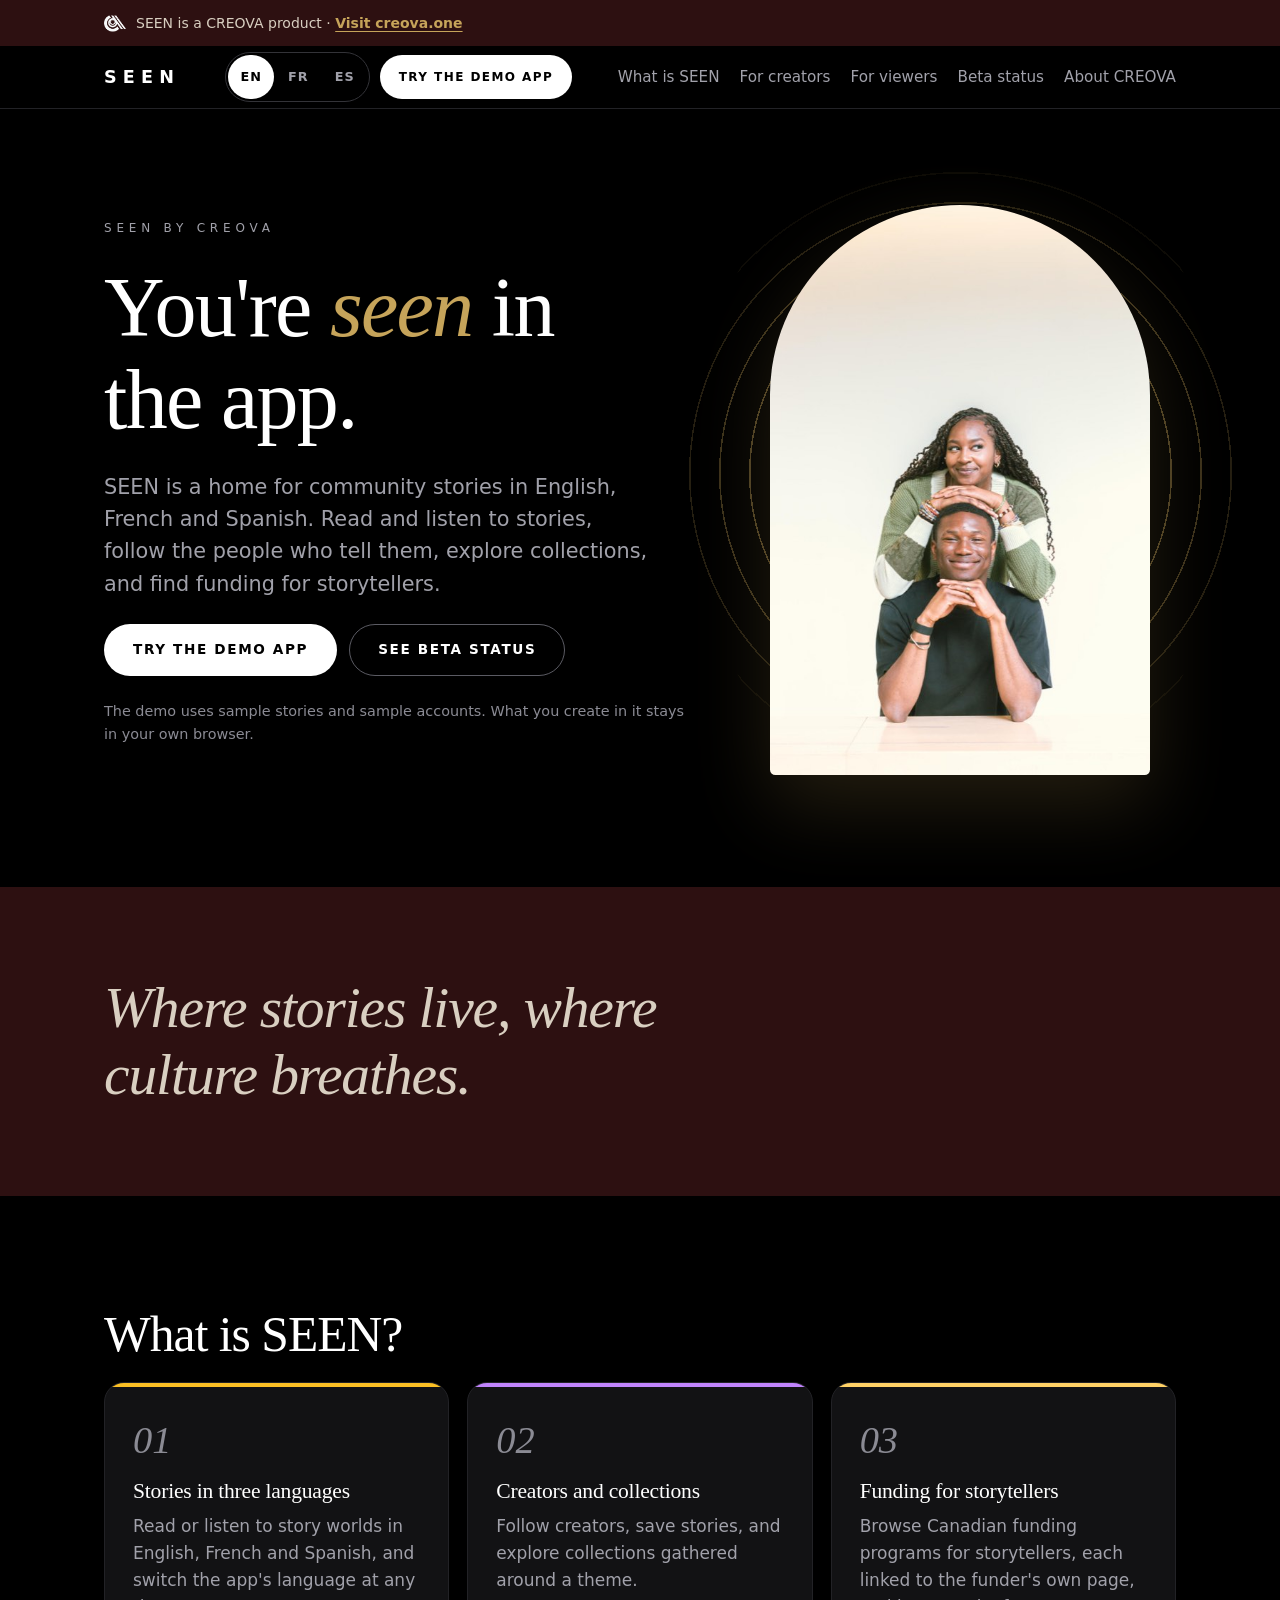
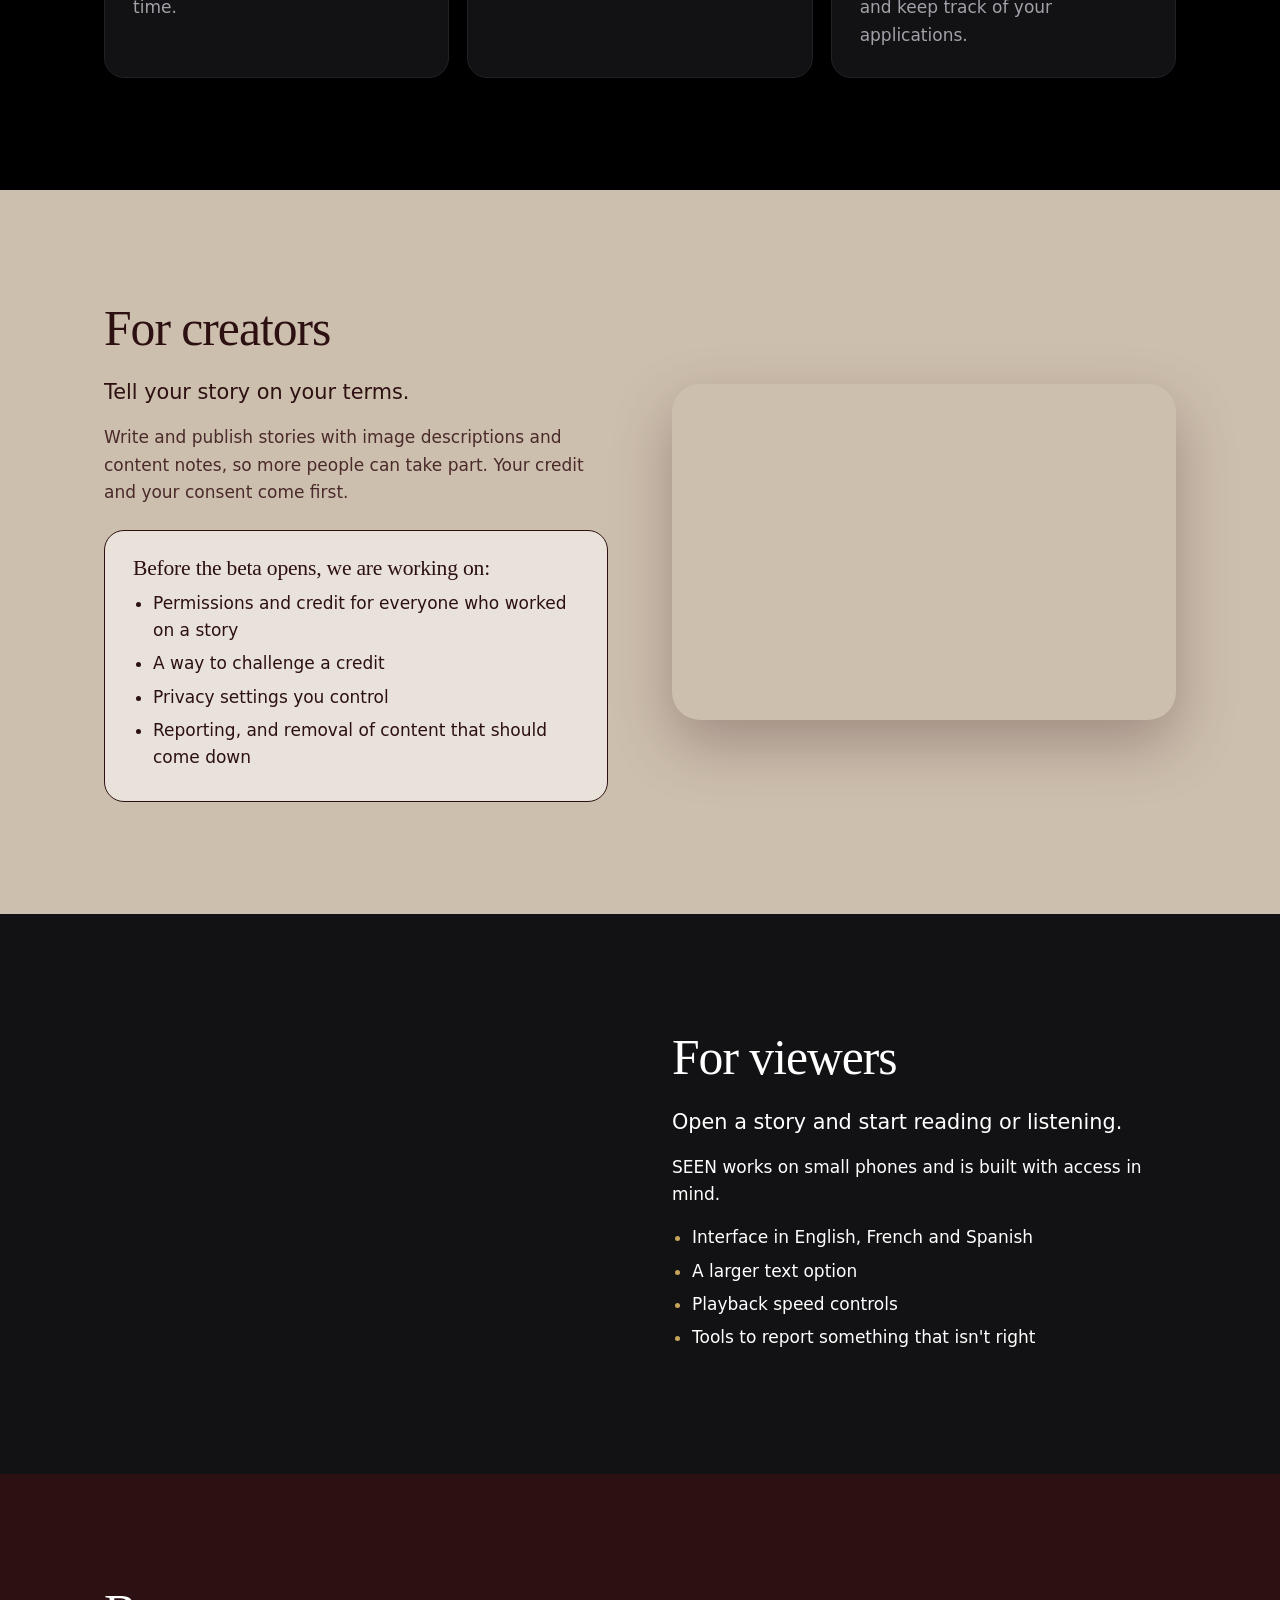
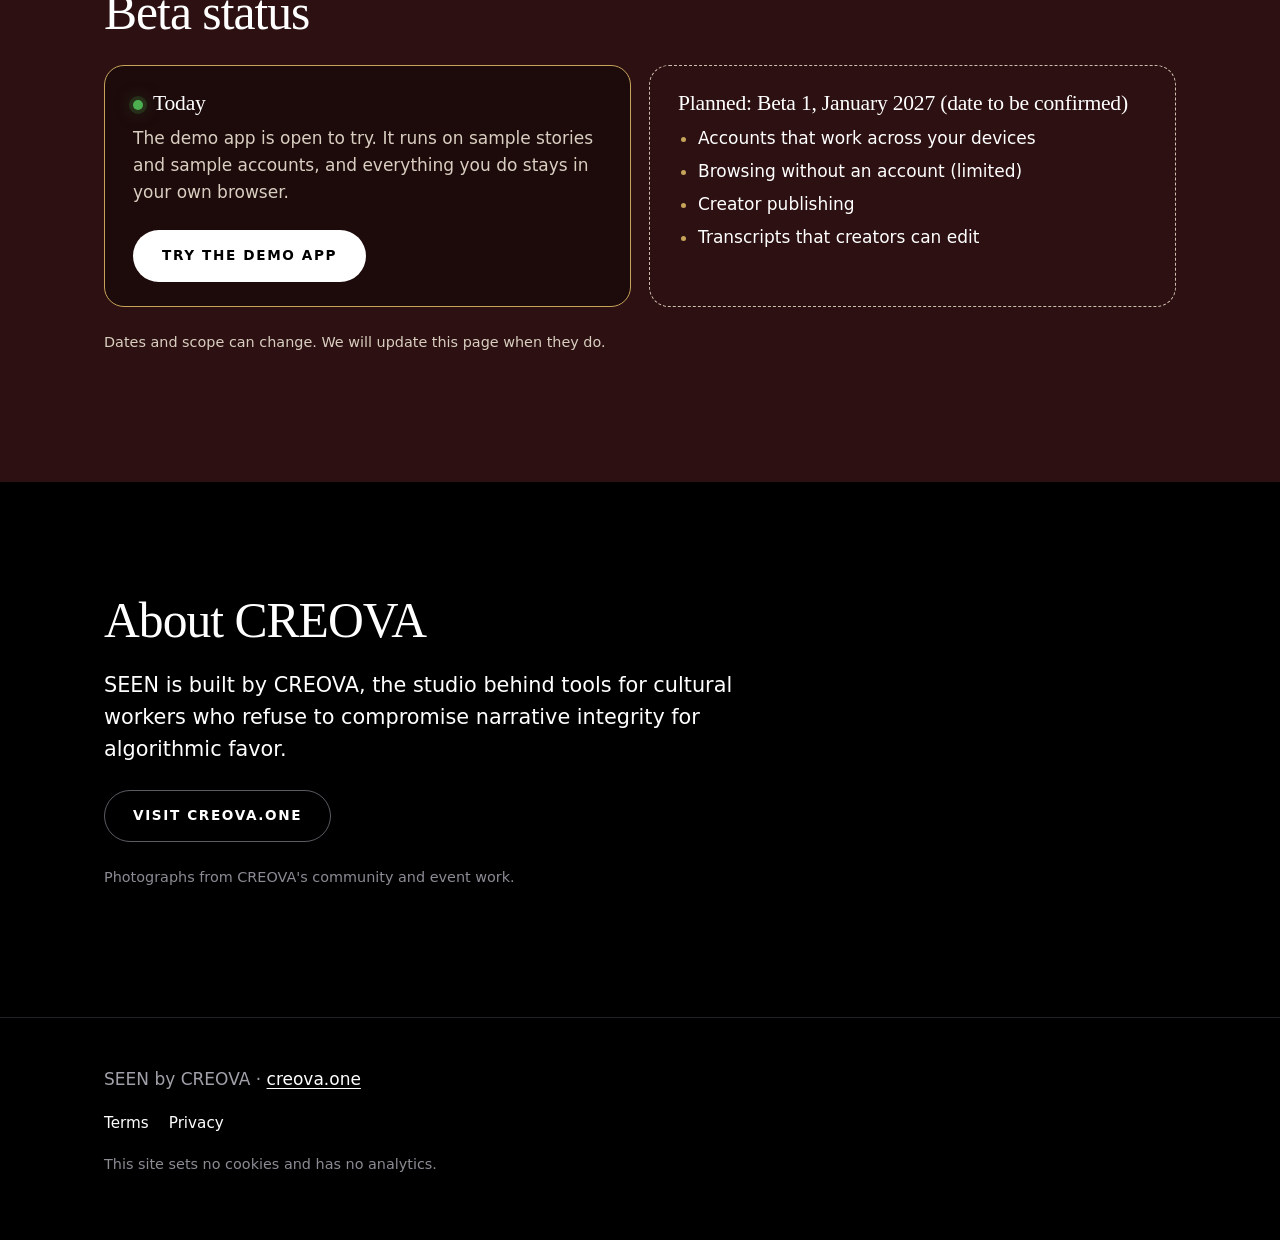
==== commit 651a5e98: "Publish SEEN website" ====
--- a/index.html
+++ b/index.html
@@ -3,7 +3,7 @@
   <head>
     <meta charset="UTF-8" />
     <meta name="viewport" content="width=device-width, initial-scale=1" />
-    <meta http-equiv="Content-Security-Policy" content="default-src 'none'; style-src 'self'; img-src 'self' data:; base-uri 'self'; form-action 'none'" />
+    <meta http-equiv="Content-Security-Policy" content="default-src 'none'; style-src 'self'; font-src 'self'; img-src 'self' data:; base-uri 'self'; form-action 'none'" />
     <meta name="referrer" content="strict-origin-when-cross-origin" />
     <title>SEEN: You're seen in the app</title>
     <meta name="description" content="SEEN is a home for community stories in English, French and Spanish. Read and listen to stories, follow creators, explore collections and find funding for storytellers." />
@@ -20,6 +20,8 @@
     <link rel="alternate" hreflang="x-default" href="https://seen.creova.one/" />
     <link rel="canonical" href="https://seen.creova.one/" />
     <meta property="og:url" content="https://seen.creova.one/" />
+    <link rel="preload" href="fonts/fraunces-latin-wght-normal.woff2" as="font" type="font/woff2" crossorigin />
+    <link rel="preload" href="fonts/inter-latin-wght-normal.woff2" as="font" type="font/woff2" crossorigin />
     <link rel="stylesheet" href="styles.css" />
   </head>
   <body>
@@ -37,7 +39,7 @@
           <nav aria-label="Language">
             <ul class="pill"><li><span aria-current="true" lang="en" aria-label="English">EN</span></li><li><a href="fr/" lang="fr" hreflang="fr" aria-label="Français">FR</a></li><li><a href="es/" lang="es" hreflang="es" aria-label="Español">ES</a></li></ul>
           </nav>
-          <a class="btn btn-dark btn-small" href="https://seen-sigma-eight.vercel.app" rel="noopener">Try the demo app</a>
+          <a class="btn btn-primary btn-small" href="https://seen-sigma-eight.vercel.app" rel="noopener">Try the demo app</a>
         </div>
         <nav class="main-nav" aria-label="Main">
           <ul class="nav">
@@ -52,21 +54,30 @@
     </header>
 
     <main id="main">
-      <section class="band band--dark hero" aria-labelledby="hero-title">
-        <div class="hero-art" aria-hidden="true"></div>
-        <div class="wrap hero-inner">
-          <p class="eyebrow">SEEN by CREOVA</p>
-          <h1 id="hero-title">You're seen in the app.</h1>
-          <p class="lead">SEEN is a home for community stories in English, French and Spanish. Read and listen to stories, follow the people who tell them, explore collections, and find funding for storytellers.</p>
-          <p class="actions">
-            <a class="btn btn-gold" href="https://seen-sigma-eight.vercel.app" rel="noopener">Try the demo app</a>
-            <a class="btn btn-ghost" href="#beta">See beta status</a>
-          </p>
-          <p class="note">The demo uses sample stories and sample accounts. What you create in it stays in your own browser.</p>
+      <section class="band band--black hero" aria-labelledby="hero-title">
+        <div class="wrap hero-grid">
+          <div class="hero-copy">
+            <p class="eyebrow">SEEN by CREOVA</p>
+            <h1 id="hero-title">You're <em>seen</em> in the app.</h1>
+            <p class="lead">SEEN is a home for community stories in English, French and Spanish. Read and listen to stories, follow the people who tell them, explore collections, and find funding for storytellers.</p>
+            <p class="actions">
+              <a class="btn btn-primary" href="https://seen-sigma-eight.vercel.app" rel="noopener">Try the demo app</a>
+              <a class="btn btn-ghost" href="#beta">See beta status</a>
+            </p>
+            <p class="note">The demo uses sample stories and sample accounts. What you create in it stays in your own browser.</p>
+          </div>
+          <figure class="hero-figure">
+            <div class="rings" aria-hidden="true"></div>
+            <img src="img/hero-portrait.jpg" alt="Two people posing close together in a studio portrait against a pale background, both smiling at the camera." width="533" height="800" decoding="async" />
+          </figure>
         </div>
       </section>
 
-      <section id="what" class="band band--beige" aria-labelledby="what-title">
+      <section class="band band--oxblood tagline-band" aria-label="SEEN by CREOVA">
+        <div class="wrap"><p class="tagline">Where stories live, where culture breathes.</p></div>
+      </section>
+
+      <section id="what" class="band band--black" aria-labelledby="what-title">
         <div class="wrap">
           <h2 id="what-title">What is SEEN?</h2>
           <div class="cards">
@@ -77,41 +88,41 @@
         </div>
       </section>
 
-      <section id="creators" class="band band--light" aria-labelledby="creators-title">
+      <section id="creators" class="band band--beige" aria-labelledby="creators-title">
         <div class="wrap split">
           <div>
             <h2 id="creators-title">For creators</h2>
             <p class="lead">Tell your story on your terms.</p>
             <p>Write and publish stories with image descriptions and content notes, so more people can take part. Your credit and your consent come first.</p>
+            <div class="panel panel--paper">
+              <h3>Before the beta opens, we are working on:</h3>
+              <ul><li>Permissions and credit for everyone who worked on a story</li><li>A way to challenge a credit</li><li>Privacy settings you control</li><li>Reporting, and removal of content that should come down</li></ul>
+            </div>
           </div>
-          <div class="panel panel--outline">
-            <h3>Before the beta opens, we are working on:</h3>
-            <ul><li>Permissions and credit for everyone who worked on a story</li><li>A way to challenge a credit</li><li>Privacy settings you control</li><li>Reporting, and removal of content that should come down</li></ul>
-          </div>
+          <figure class="photo"><img src="img/creators-laptop.jpg" alt="A woman laughing as she looks up from a laptop in a community lounge with bookshelves behind her." width="960" height="639" loading="lazy" decoding="async" /></figure>
         </div>
       </section>
 
-      <section id="viewers" class="band band--soft" aria-labelledby="viewers-title">
-        <div class="wrap split">
+      <section id="viewers" class="band band--surface" aria-labelledby="viewers-title">
+        <div class="wrap split split--flip">
           <div>
             <h2 id="viewers-title">For viewers</h2>
             <p class="lead">Open a story and start reading or listening.</p>
             <p>SEEN works on small phones and is built with access in mind.</p>
-          </div>
-          <div class="panel panel--outline">
             <ul><li>Interface in English, French and Spanish</li><li>A larger text option</li><li>Playback speed controls</li><li>Tools to report something that isn't right</li></ul>
           </div>
+          <figure class="photo"><img src="img/viewers-chess.jpg" alt="Two people talking over a chess board in a community room with full bookshelves." width="960" height="639" loading="lazy" decoding="async" /></figure>
         </div>
       </section>
 
-      <section id="beta" class="band band--dark" aria-labelledby="beta-title">
+      <section id="beta" class="band band--oxblood" aria-labelledby="beta-title">
         <div class="wrap">
           <h2 id="beta-title">Beta status</h2>
           <div class="beta-grid">
             <div class="panel panel--now">
-              <h3>Today</h3>
+              <h3><span class="live-dot" aria-hidden="true"></span>Today</h3>
               <p>The demo app is open to try. It runs on sample stories and sample accounts, and everything you do stays in your own browser.</p>
-              <p class="actions"><a class="btn btn-gold" href="https://seen-sigma-eight.vercel.app" rel="noopener">Try the demo app</a></p>
+              <p class="actions"><a class="btn btn-primary" href="https://seen-sigma-eight.vercel.app" rel="noopener">Try the demo app</a></p>
             </div>
             <div class="panel panel--plan">
               <h3>Planned: Beta 1, January 2027 (date to be confirmed)</h3>
@@ -122,11 +133,12 @@
         </div>
       </section>
 
-      <section id="about" class="band band--beige" aria-labelledby="about-title">
+      <section id="about" class="band band--black" aria-labelledby="about-title">
         <div class="wrap">
           <h2 id="about-title">About CREOVA</h2>
           <p class="lead">SEEN is built by CREOVA, the studio behind tools for cultural workers who refuse to compromise narrative integrity for algorithmic favor.</p>
-          <p class="actions"><a class="btn btn-dark" href="https://creova.one" rel="noopener">Visit creova.one</a></p>
+          <p class="actions"><a class="btn btn-ghost" href="https://creova.one" rel="noopener">Visit creova.one</a></p>
+          <p class="note">Photographs from CREOVA's community and event work.</p>
         </div>
       </section>
     </main>
--- a/styles.css
+++ b/styles.css
@@ -1,18 +1,34 @@
-/* SEEN website. Palette and type follow the CREOVA brand board (creova-gif/creova DESIGN.md):
-   beige #CDBFAE, olive #887759, oxblood #2D1011, gold #C6A45A. Quasimoda is a licensed Adobe font, so the
-   declared fallbacks are used: no font files or other requests leave this site. */
+/* SEEN website: the app's branding (pure black canvas, Fraunces headlines over Inter, white pill buttons, hairline cards,
+   story / creator / funding accents; src/styles/seen-tokens.css in the app) mixed with the CREOVA brand board
+   (oxblood #2D1011, beige #CDBFAE, gold #C6A45A; creova-gif/creova DESIGN.md).
+   Fonts are open-licence (OFL) and served from this site (see fonts/OFL.txt): nothing is requested from other origins. */
+@font-face { font-family: "Fraunces"; src: url("fonts/fraunces-latin-wght-normal.woff2") format("woff2"); font-weight: 100 900; font-style: normal; font-display: swap; }
+@font-face { font-family: "Fraunces"; src: url("fonts/fraunces-latin-wght-italic.woff2") format("woff2"); font-weight: 100 900; font-style: italic; font-display: swap; }
+@font-face { font-family: "Inter"; src: url("fonts/inter-latin-wght-normal.woff2") format("woff2"); font-weight: 100 900; font-style: normal; font-display: swap; }
+
 :root {
+  /* App */
+  --canvas: #000000;
+  --surface: #121214;
+  --elevated: #1a1a1d;
+  --border: #222226;
+  --text: #ffffff;
+  --text-2: #a1a1aa;
+  --muted: #8b8b94;
+  --story: #fbbf24;
+  --creator: #c084fc;
+  --funding: #ffd166;
+  --live: #4caf50; /* the glow on the app's entry button */
+  /* CREOVA */
   --oxblood: #2d1011;
   --beige: #cdbfae;
-  --soft: #f3eee7;
-  --paper: #ffffff;
-  --olive: #887759;
-  --olive-ink: #7d6d51; /* olive for solid backgrounds behind small white text (AA) */
   --gold: #c6a45a;
-  --ink-2: #5a4041;     /* secondary text on white and soft */
-  --ink-2-beige: #4a2a2b; /* secondary text on beige */
-  --on-dark-2: #d9cfc1; /* secondary text on oxblood */
-  --focus: var(--oxblood);
+  --on-oxblood-2: #d9cfc1;
+  --on-beige-2: #4a2a2b;
+
+  --serif: "Fraunces", "Iowan Old Style", Georgia, serif;
+  --sans: "Inter", -apple-system, BlinkMacSystemFont, "Segoe UI", system-ui, sans-serif;
+  --focus: var(--gold);
   --gutter: 20px;
   --radius: 20px;
 }
@@ -20,140 +36,154 @@
 
 *, *::before, *::after { box-sizing: border-box; }
 html { -webkit-text-size-adjust: 100%; scroll-padding-top: 120px; }
-body {
-  margin: 0;
-  background: var(--paper);
-  color: var(--oxblood);
-  font-family: "Avenir Next", "General Sans", "Century Gothic", "Segoe UI", system-ui, sans-serif;
-  font-size: 1.0625rem;
-  line-height: 1.6;
-}
+body { margin: 0; background: var(--canvas); color: var(--text); font-family: var(--sans); font-size: 1.0625rem; line-height: 1.6; }
 @media (prefers-reduced-motion: no-preference) { html { scroll-behavior: smooth; } }
 
-.wrap { max-width: 1080px; margin: 0 auto; padding: 0 var(--gutter); }
+.wrap { max-width: 1120px; margin: 0 auto; padding: 0 var(--gutter); }
 a { color: inherit; text-underline-offset: 3px; }
 a:focus-visible, .btn:focus-visible { outline: 3px solid var(--focus); outline-offset: 3px; border-radius: 6px; }
 p { max-width: 42rem; margin: 0 0 1rem; }
 ul { padding-left: 1.25rem; margin: 0.5rem 0 0; }
 li { margin: 6px 0; }
+img { display: block; max-width: 100%; height: auto; }
 
-h1, h2, h3 { font-weight: 800; letter-spacing: -0.02em; line-height: 1.08; margin: 0; }
-h1 { font-size: clamp(2.75rem, 9vw, 5.5rem); }
-h2 { font-size: clamp(1.9rem, 5.5vw, 3rem); margin-bottom: 1.25rem; }
-h3 { font-size: 1.25rem; line-height: 1.25; margin-bottom: 0.5rem; letter-spacing: -0.01em; }
-.lead { font-size: clamp(1.15rem, 2.6vw, 1.4rem); line-height: 1.5; font-weight: 500; }
-.note { font-size: 0.9rem; }
-.eyebrow { text-transform: uppercase; letter-spacing: 0.3em; font-size: 0.78rem; font-weight: 700; margin: 0 0 1.25rem; color: var(--gold); }
+h1, h2, h3 { font-family: var(--serif); font-weight: 400; letter-spacing: -0.02em; line-height: 1.1; margin: 0; }
+h1 { font-size: clamp(2.6rem, 8.5vw, 5.25rem); }
+h2 { font-size: clamp(2rem, 5.5vw, 3.1rem); margin-bottom: 1.25rem; }
+h3 { font-size: 1.35rem; line-height: 1.25; margin-bottom: 0.5rem; letter-spacing: -0.01em; }
+em { font-style: italic; }
+.lead { font-size: clamp(1.1rem, 2.4vw, 1.3rem); line-height: 1.55; color: var(--text); }
+.note { font-size: 0.9rem; color: var(--muted); }
+.eyebrow { text-transform: uppercase; letter-spacing: 0.4em; font-size: 0.75rem; font-weight: 500; margin: 0 0 1.5rem; color: var(--text-2); }
 
-.skip { position: absolute; left: var(--gutter); top: -100px; z-index: 20; background: var(--gold); color: var(--oxblood); padding: 12px 16px; border-radius: 8px; font-weight: 700; }
+.skip { position: absolute; left: var(--gutter); top: -100px; z-index: 20; background: var(--text); color: var(--canvas); padding: 12px 16px; border-radius: 8px; font-weight: 600; }
 .skip:focus { top: 12px; }
 
 /* CREOVA bar */
-.creova-bar { background: var(--oxblood); color: var(--on-dark-2); font-size: 0.875rem; --focus: var(--gold); }
+.creova-bar { background: var(--oxblood); color: var(--on-oxblood-2); font-size: 0.875rem; }
 .bar-row { display: flex; align-items: center; gap: 10px; min-height: 44px; }
 .bar-row p { margin: 0; max-width: none; }
 .bar-row a { display: inline-block; padding: 12px 0; color: var(--gold); font-weight: 600; }
-.bar-row img { display: block; flex-shrink: 0; }
+.bar-row img { flex-shrink: 0; }
 
 /* Header */
-.site-header { position: sticky; top: 0; z-index: 10; background: var(--paper); border-bottom: 1px solid #e6dfd5; }
+.site-header { position: sticky; top: 0; z-index: 10; background: rgba(0, 0, 0, 0.92); -webkit-backdrop-filter: blur(10px); backdrop-filter: blur(10px); border-bottom: 1px solid var(--border); }
 .header-row { display: flex; flex-wrap: wrap; align-items: center; justify-content: space-between; gap: 0 16px; padding-top: 6px; padding-bottom: 6px; }
-.wordmark { font-weight: 800; letter-spacing: 0.32em; text-decoration: none; min-height: 44px; display: inline-flex; align-items: center; font-size: 1.15rem; }
+.wordmark { font-weight: 600; letter-spacing: 0.35em; text-decoration: none; min-height: 44px; display: inline-flex; align-items: center; font-size: 1.1rem; }
 .header-tools { display: flex; align-items: center; gap: 10px; }
 .main-nav { order: 3; width: 100%; }
 @media (min-width: 900px) { .main-nav { order: 0; width: auto; } }
 .nav, .pill, .footer-links { list-style: none; margin: 0; padding: 0; display: flex; flex-wrap: wrap; }
 .nav { gap: 0 20px; }
 .nav li, .pill li, .footer-links li { margin: 0; }
-.nav a, .footer-links a { display: inline-flex; align-items: center; min-height: 44px; text-decoration: none; font-weight: 600; }
-.nav a:hover, .footer-links a:hover { text-decoration: underline; }
-.pill { flex-wrap: nowrap; gap: 2px; border: 1px solid #d9cfc1; border-radius: 999px; padding: 2px; }
-.pill a, .pill span { display: inline-flex; align-items: center; justify-content: center; min-height: 44px; min-width: 44px; padding: 0 12px; border-radius: 999px; font-size: 0.85rem; font-weight: 700; text-decoration: none; }
-.pill [aria-current] { background: var(--oxblood); color: var(--paper); }
-.pill a:hover { background: var(--soft); }
+.nav a, .footer-links a { display: inline-flex; align-items: center; min-height: 44px; text-decoration: none; color: var(--text-2); font-size: 0.95rem; }
+.nav a:hover, .footer-links a:hover { color: var(--text); text-decoration: underline; }
+.pill { flex-wrap: nowrap; gap: 2px; border: 1px solid #333338; border-radius: 999px; padding: 2px; }
+.pill a, .pill span { display: inline-flex; align-items: center; justify-content: center; min-height: 44px; min-width: 44px; padding: 0 12px; border-radius: 999px; font-size: 0.8rem; font-weight: 600; letter-spacing: 0.08em; text-decoration: none; color: var(--text-2); }
+.pill [aria-current] { background: var(--text); color: var(--canvas); }
+.pill a:hover { background: var(--elevated); color: var(--text); }
 
-/* Buttons */
+/* Buttons: white pills with spaced uppercase labels, like the app's primary action */
 .actions { display: flex; flex-wrap: wrap; gap: 12px; margin: 1.5rem 0; max-width: none; }
-.btn { display: inline-flex; align-items: center; justify-content: center; min-height: 52px; padding: 0 28px; border-radius: 999px; font-weight: 700; text-decoration: none; border: 2px solid transparent; transition: transform 0.15s ease, background-color 0.15s ease; }
-.btn-small { min-height: 44px; padding: 0 18px; font-size: 0.9rem; }
-.btn-dark { background: var(--oxblood); color: var(--paper); }
-.btn-dark:hover { background: #46191a; }
-.btn-gold { background: var(--gold); color: var(--oxblood); }
-.btn-gold:hover { background: #d4b36c; }
-.btn-ghost { border-color: var(--beige); color: var(--paper); }
-.btn-ghost:hover { background: rgba(205, 191, 174, 0.14); }
+.btn { display: inline-flex; align-items: center; justify-content: center; min-height: 52px; padding: 0 28px; border-radius: 999px; font-weight: 600; font-size: 0.85rem; letter-spacing: 0.12em; text-transform: uppercase; text-decoration: none; border: 1.5px solid transparent; transition: transform 0.15s ease, background-color 0.15s ease; }
+.btn-small { min-height: 44px; padding: 0 18px; font-size: 0.75rem; }
+.btn-primary { background: var(--text); color: var(--canvas); }
+.btn-primary:hover { background: #e4e4e7; }
+.btn-ghost { border-color: #5b5b63; color: var(--text); }
+.btn-ghost:hover { background: var(--elevated); }
+.band--beige .btn-primary { background: var(--oxblood); color: #fff; }
 @media (prefers-reduced-motion: no-preference) { .btn:hover { transform: translateY(-2px); } }
 
 /* Bands */
 .band { padding: clamp(56px, 9vw, 112px) 0; position: relative; overflow: hidden; }
-.band--dark { background: var(--oxblood); color: var(--paper); --focus: var(--gold); }
-.band--dark .note, .band--dark li::marker { color: var(--gold); }
-.band--dark .note { color: var(--on-dark-2); }
-.band--beige { background: var(--beige); }
-.band--beige .note { color: var(--ink-2-beige); }
-.band--light { background: var(--paper); }
-.band--soft { background: var(--soft); }
-.band--light .note, .band--soft .note { color: var(--ink-2); }
+.band--black { background: var(--canvas); }
+.band--surface { background: var(--surface); }
+.band--oxblood { background: var(--oxblood); color: #fff; }
+.band--oxblood .note, .band--oxblood p:not(.lead) { color: var(--on-oxblood-2); }
+.band--beige { background: var(--beige); color: var(--oxblood); --focus: var(--oxblood); }
+.band--beige .lead { color: var(--oxblood); }
+.band--beige p { color: var(--on-beige-2); }
+.band--beige p.lead { color: var(--oxblood); }
 
-/* Hero: concentric "eye" rings echo the CREOVA mark; purely decorative CSS */
-.hero { padding-top: clamp(64px, 11vw, 140px); padding-bottom: clamp(64px, 11vw, 140px); }
-.hero-art {
-  position: absolute; right: -12vw; top: 50%; width: min(78vw, 760px); aspect-ratio: 1; transform: translateY(-50%);
-  border-radius: 50%;
-  background:
-    radial-gradient(circle at center, var(--gold) 0 7%, transparent 7.4%),
-    repeating-radial-gradient(circle at center, rgba(198, 164, 90, 0.5) 0 2px, transparent 2px 38px);
-  opacity: 0.55;
-  -webkit-mask-image: radial-gradient(circle at center, #000 55%, transparent 72%);
-  mask-image: radial-gradient(circle at center, #000 55%, transparent 72%);
-}
-.hero-art::after { content: ""; position: absolute; inset: 14%; border-radius: 50%; border: 2px solid rgba(205, 191, 174, 0.55); }
-.hero-inner { position: relative; }
-.hero h1 { max-width: 11ch; }
-.hero .lead { max-width: 36rem; margin-top: 1.5rem; color: var(--paper); }
-.hero .note { color: var(--on-dark-2); }
+/* Hero: the "You're seen" portrait inside the CREOVA ring motif */
+.hero { padding-top: clamp(48px, 8vw, 96px); padding-bottom: clamp(56px, 9vw, 112px); }
+.hero-grid { display: grid; gap: 40px; grid-template-columns: 1fr; align-items: center; }
+@media (min-width: 900px) { .hero-grid { grid-template-columns: 1.15fr 0.85fr; gap: 56px; } }
+.hero h1 { max-width: 12ch; }
+.hero h1 em { color: var(--gold); }
+.hero .lead { max-width: 34rem; margin-top: 1.5rem; color: var(--text-2); }
+.hero-figure { position: relative; margin: 0 auto; width: min(100%, 380px); }
+.hero-figure img { position: relative; z-index: 1; width: 100%; border-radius: 999px 999px 28px 28px; aspect-ratio: 2 / 3; object-fit: cover; box-shadow: 0 30px 80px rgba(198, 164, 90, 0.18); }
+.rings { position: absolute; z-index: 0; inset: -14% -22% -8% -22%; border-radius: 50%;
+  background: radial-gradient(circle at center, rgba(45, 16, 17, 0.9) 0 38%, transparent 38.4%),
+    repeating-radial-gradient(circle at center, rgba(198, 164, 90, 0.38) 0 1.5px, transparent 1.5px 30px);
+  -webkit-mask-image: radial-gradient(circle at center, #000 50%, transparent 72%);
+  mask-image: radial-gradient(circle at center, #000 50%, transparent 72%); }
 @media (prefers-reduced-motion: no-preference) {
-  .hero-inner > * { animation: rise 0.7s cubic-bezier(0.2, 0.7, 0.2, 1) both; }
-  .hero-inner > :nth-child(2) { animation-delay: 0.08s; }
-  .hero-inner > :nth-child(3) { animation-delay: 0.16s; }
-  .hero-inner > :nth-child(4) { animation-delay: 0.24s; }
-  .hero-inner > :nth-child(5) { animation-delay: 0.32s; }
-  .hero-art { animation: grow 1.1s cubic-bezier(0.2, 0.7, 0.2, 1) both; }
+  .hero-copy > * { animation: rise 0.7s cubic-bezier(0.2, 0.7, 0.2, 1) both; }
+  .hero-copy > :nth-child(2) { animation-delay: 0.08s; }
+  .hero-copy > :nth-child(3) { animation-delay: 0.16s; }
+  .hero-copy > :nth-child(4) { animation-delay: 0.24s; }
+  .hero-copy > :nth-child(5) { animation-delay: 0.32s; }
+  .hero-figure img { animation: rise 0.9s 0.15s cubic-bezier(0.2, 0.7, 0.2, 1) both; }
+  .rings { animation: spin-in 1.2s cubic-bezier(0.2, 0.7, 0.2, 1) both; }
 }
 @keyframes rise { from { opacity: 0; transform: translateY(18px); } to { opacity: 1; transform: none; } }
-@keyframes grow { from { opacity: 0; transform: translateY(-50%) scale(0.85); } to { opacity: 0.55; transform: translateY(-50%) scale(1); } }
+@keyframes spin-in { from { opacity: 0; transform: scale(0.88) rotate(-8deg); } to { opacity: 1; transform: none; } }
 
-/* Cards */
+/* Tagline band: the app's own line */
+.tagline-band { padding: clamp(48px, 8vw, 88px) 0; }
+.tagline { font-family: var(--serif); font-style: italic; font-size: clamp(1.9rem, 5.6vw, 3.6rem); line-height: 1.15; letter-spacing: -0.02em; max-width: 22ch; margin: 0; color: #fff; }
+
+/* Cards: dark surface, hairline border, a top bar in the app's story / creator / funding accents */
 .cards { display: grid; gap: 18px; grid-template-columns: 1fr; counter-reset: card; }
 @media (min-width: 760px) { .cards { grid-template-columns: repeat(3, 1fr); } }
-.card { background: var(--paper); border-radius: var(--radius); padding: 28px; counter-increment: card; box-shadow: 0 10px 30px rgba(45, 16, 17, 0.1); }
-.card::before { content: counter(card, decimal-leading-zero); display: block; font-weight: 800; font-size: 2.25rem; letter-spacing: -0.03em; color: var(--olive-ink); margin-bottom: 14px; }
-.card p { margin: 0; color: var(--ink-2); }
-@media (prefers-reduced-motion: no-preference) { .card { transition: transform 0.2s ease, box-shadow 0.2s ease; } .card:hover { transform: translateY(-4px); box-shadow: 0 16px 36px rgba(45, 16, 17, 0.16); } }
+.card { position: relative; display: flex; flex-direction: column; background: var(--surface); border: 1px solid var(--border); border-radius: var(--radius); padding: 32px 28px 28px; counter-increment: card; overflow: hidden; }
+.card::before { content: ""; position: absolute; left: 0; right: 0; top: 0; height: 4px; background: var(--story); }
+.card:nth-child(2)::before { background: var(--creator); }
+.card:nth-child(3)::before { background: var(--funding); }
+.card::after { content: counter(card, decimal-leading-zero); display: block; order: -1; font-family: var(--serif); font-style: italic; font-size: 2.4rem; color: var(--muted); line-height: 1; margin: 6px 0 18px; }
+.card h3 { margin-top: 0; }
+.card p { margin: 0; color: var(--text-2); }
+@media (prefers-reduced-motion: no-preference) { .card { transition: transform 0.2s ease, border-color 0.2s ease; } .card:hover { transform: translateY(-4px); border-color: #3a3a40; } }
 
-/* Split sections and panels */
-.split { display: grid; gap: 32px; grid-template-columns: 1fr; align-items: start; }
-@media (min-width: 860px) { .split { grid-template-columns: 1.1fr 1fr; gap: 56px; } }
-.panel { border-radius: var(--radius); padding: 28px; }
+/* Split sections with photos */
+.split { display: grid; gap: 36px; grid-template-columns: 1fr; align-items: center; }
+@media (min-width: 880px) { .split { grid-template-columns: 1fr 1fr; gap: 64px; } .split--flip > :first-child { order: 2; } }
+.photo { margin: 0; }
+.photo img { width: 100%; border-radius: 28px; aspect-ratio: 3 / 2; object-fit: cover; }
+.band--beige .photo img { box-shadow: 0 24px 60px rgba(45, 16, 17, 0.28); }
+.band--surface li::marker { color: var(--gold); }
+
+.panel { border-radius: var(--radius); padding: 24px 28px; margin-top: 1.5rem; }
 .panel h3 { margin-top: 0; }
-.panel--outline { border: 2px solid var(--oxblood); }
-.panel--outline li::marker { color: var(--olive-ink); font-weight: 800; }
-.beta-grid { display: grid; gap: 18px; grid-template-columns: 1fr; margin-bottom: 1.5rem; }
+.panel--paper { background: rgba(255, 255, 255, 0.55); border: 1.5px solid var(--oxblood); }
+.panel--paper li::marker { color: var(--oxblood); font-weight: 700; }
+.band--beige .panel p, .band--beige .panel li { color: var(--oxblood); }
+
+/* Beta */
+.beta-grid { display: grid; gap: 18px; grid-template-columns: 1fr; margin: 1.5rem 0; }
 @media (min-width: 820px) { .beta-grid { grid-template-columns: 1fr 1fr; } }
-.panel--now { background: rgba(205, 191, 174, 0.12); border: 2px solid var(--gold); }
+.beta-grid .panel { margin-top: 0; }
+.panel--now { background: rgba(0, 0, 0, 0.35); border: 1.5px solid var(--gold); }
 .panel--now .actions { margin-bottom: 0; }
-.panel--plan { border: 2px dashed var(--beige); }
+.panel--plan { border: 1.5px dashed var(--beige); }
+.panel--plan li::marker { color: var(--gold); }
+.live-dot { display: inline-block; width: 10px; height: 10px; border-radius: 50%; background: var(--live); margin-right: 10px; vertical-align: middle; box-shadow: 0 0 0 4px rgba(76, 175, 80, 0.18), 0 0 18px rgba(76, 175, 80, 0.55); }
+@media (prefers-reduced-motion: no-preference) { .live-dot { animation: glow 2.4s ease-in-out infinite; } }
+@keyframes glow { 50% { box-shadow: 0 0 0 7px rgba(76, 175, 80, 0.1), 0 0 26px rgba(76, 175, 80, 0.7); } }
 
 /* Legal pages */
 .legal { padding-top: clamp(40px, 7vw, 72px); padding-bottom: clamp(56px, 9vw, 96px); }
 .legal h1 { font-size: clamp(2.25rem, 7vw, 3.75rem); margin: 1rem 0 0.5rem; }
-.legal h2 { font-size: 1.5rem; margin: 2rem 0 0.5rem; }
-.legal .note { color: var(--ink-2); }
+.legal h2 { font-size: 1.6rem; margin: 2rem 0 0.5rem; }
+.legal p { color: #e4e4e7; }
+.legal .note { color: var(--muted); }
 
 /* Footer */
-.site-footer { background: var(--oxblood); color: var(--on-dark-2); padding: 40px 0 56px; --focus: var(--gold); }
-.site-footer a { color: var(--paper); }
+.site-footer { background: var(--canvas); border-top: 1px solid var(--border); color: var(--text-2); padding: 40px 0 56px; }
+.site-footer a { color: var(--text); }
 .footer-row p { margin: 8px 0; }
 .footer-links { gap: 0 20px; margin: 4px 0; }
-
+.footer-links a { color: var(--text); }
 @media (max-width: 559px) { .header-tools .btn { display: none; } }
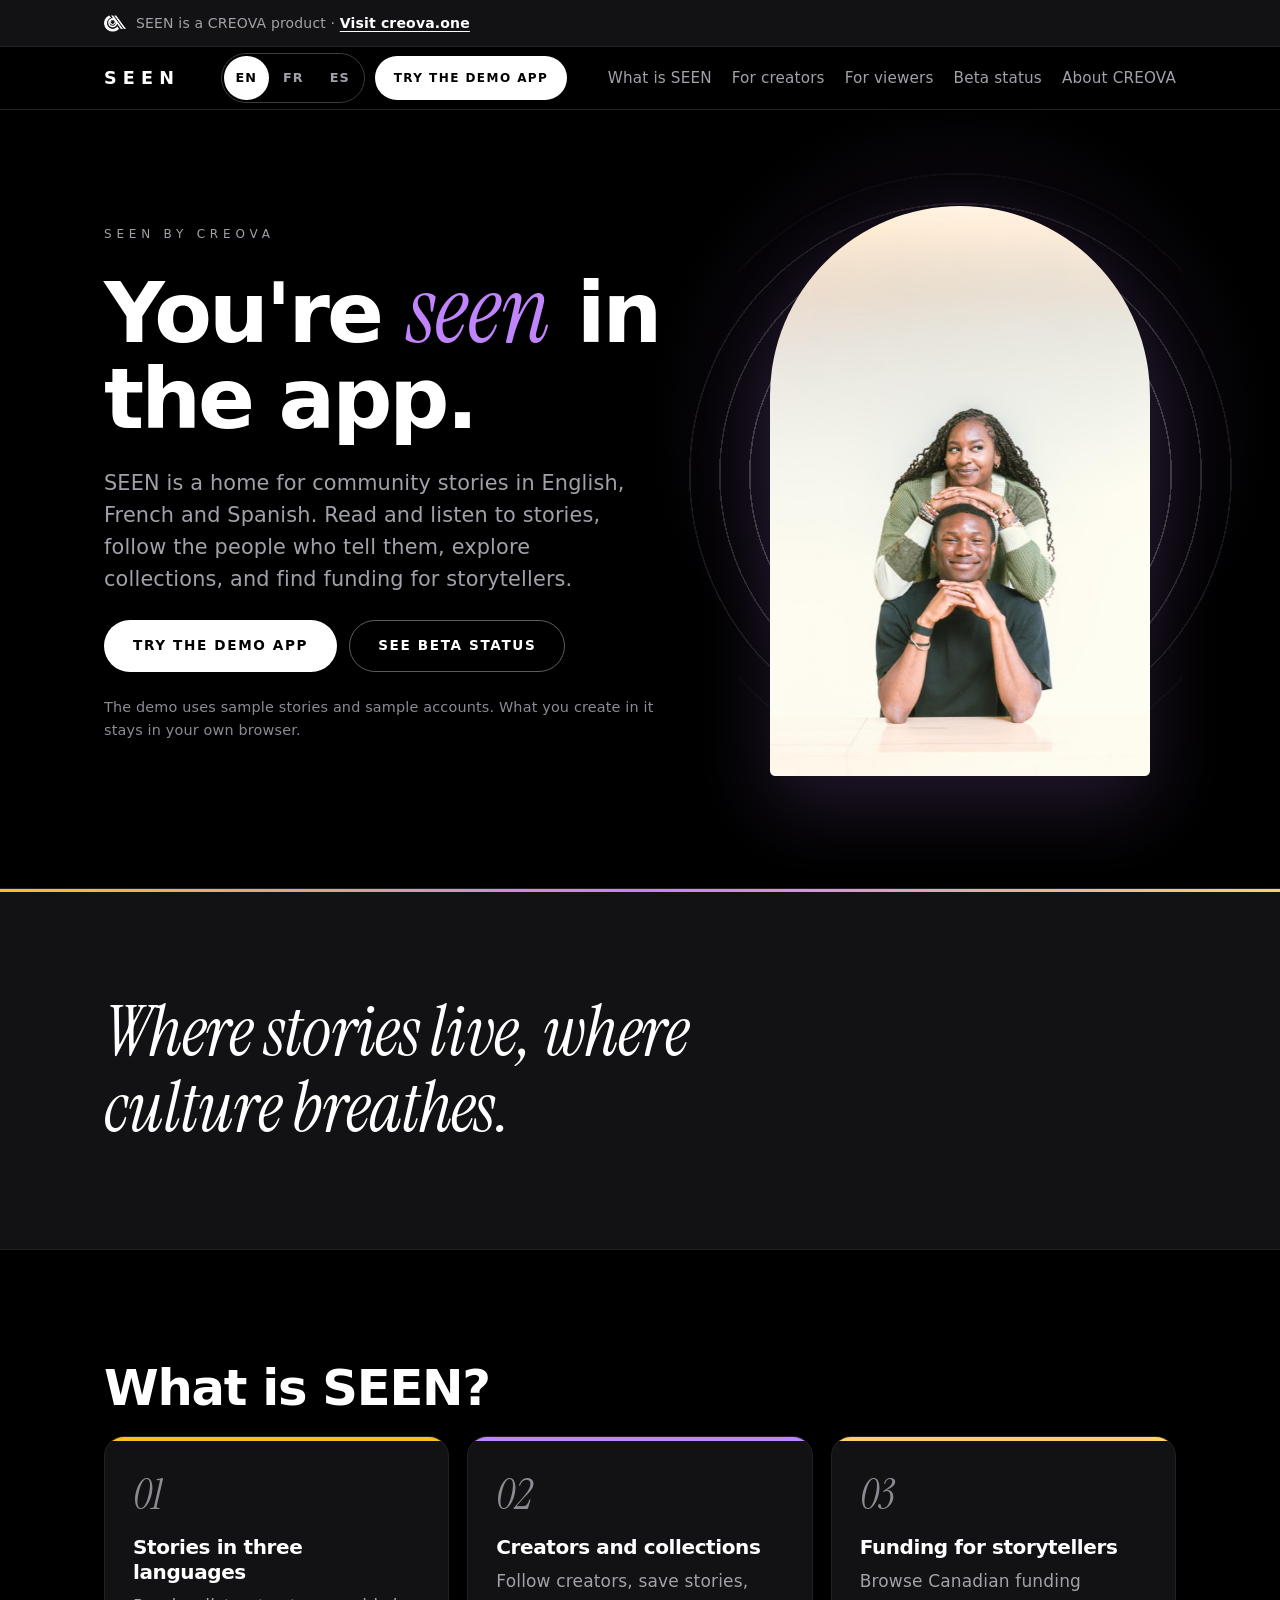
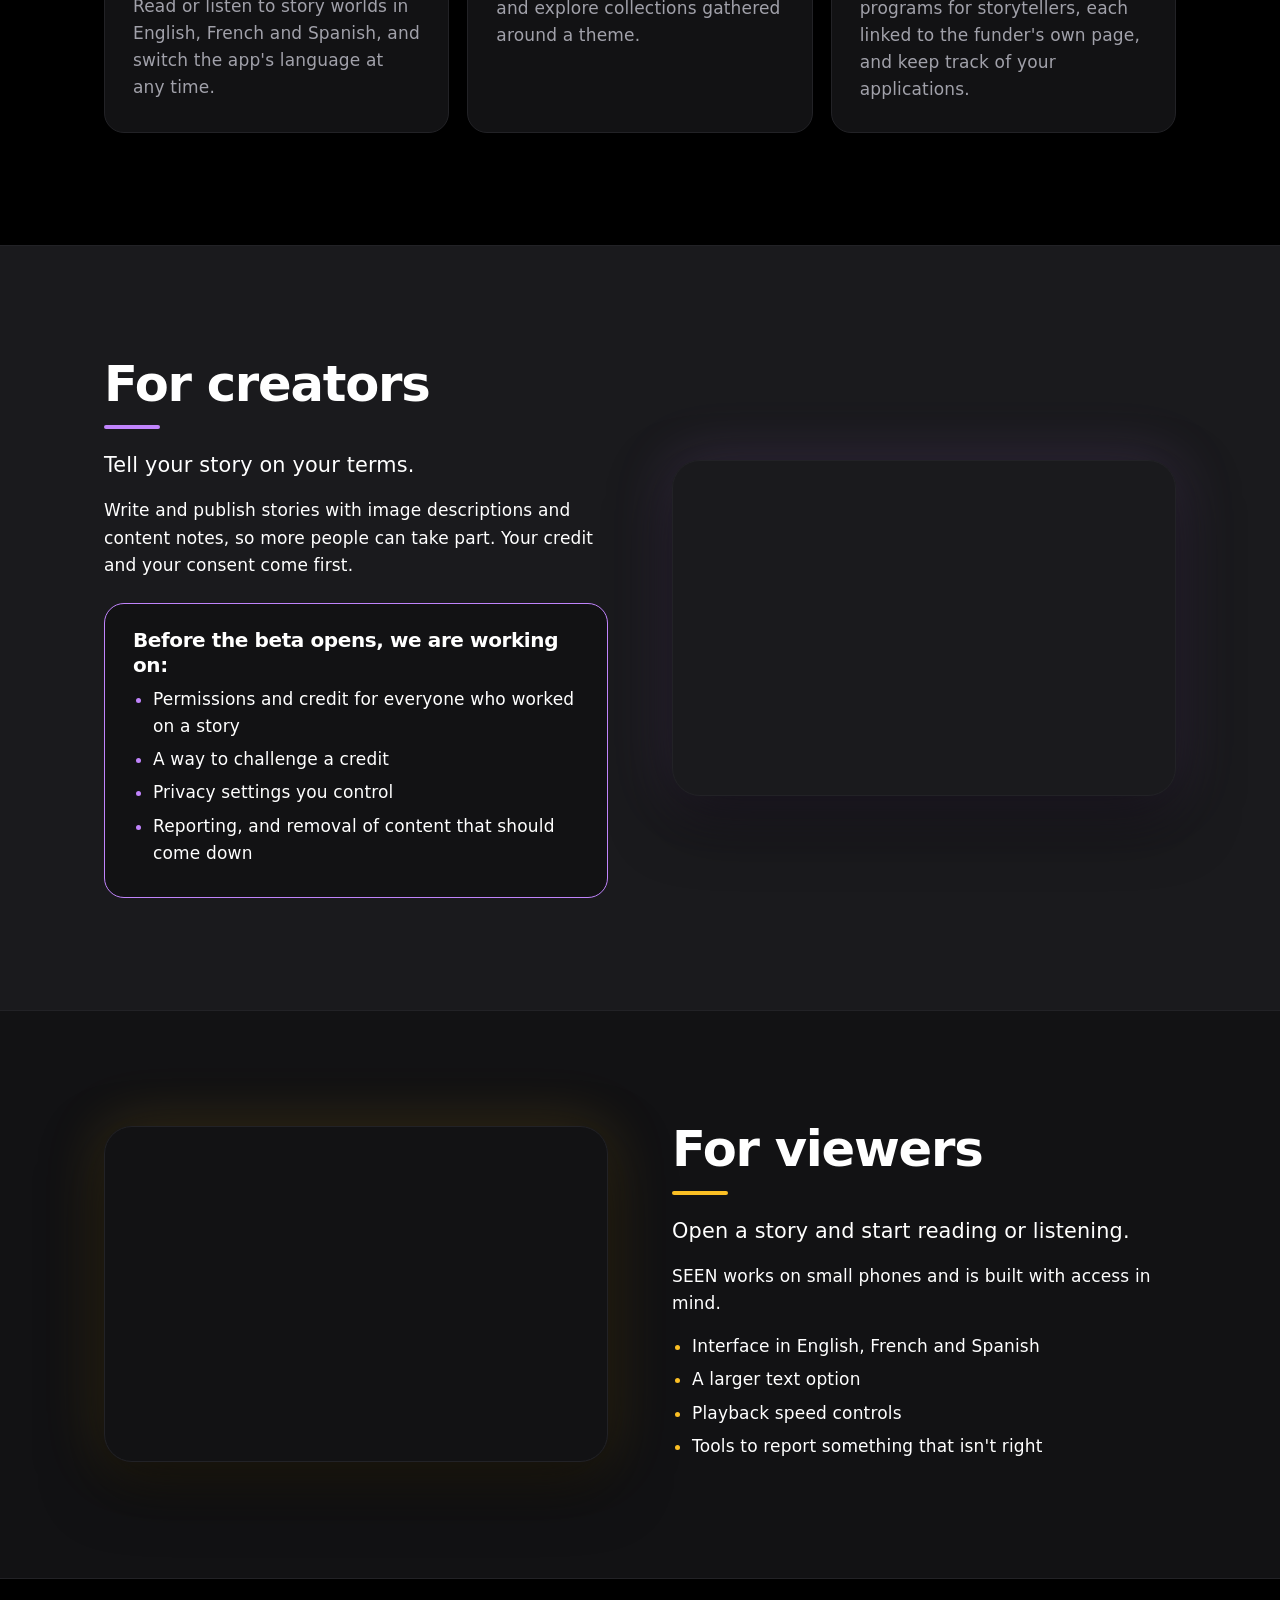
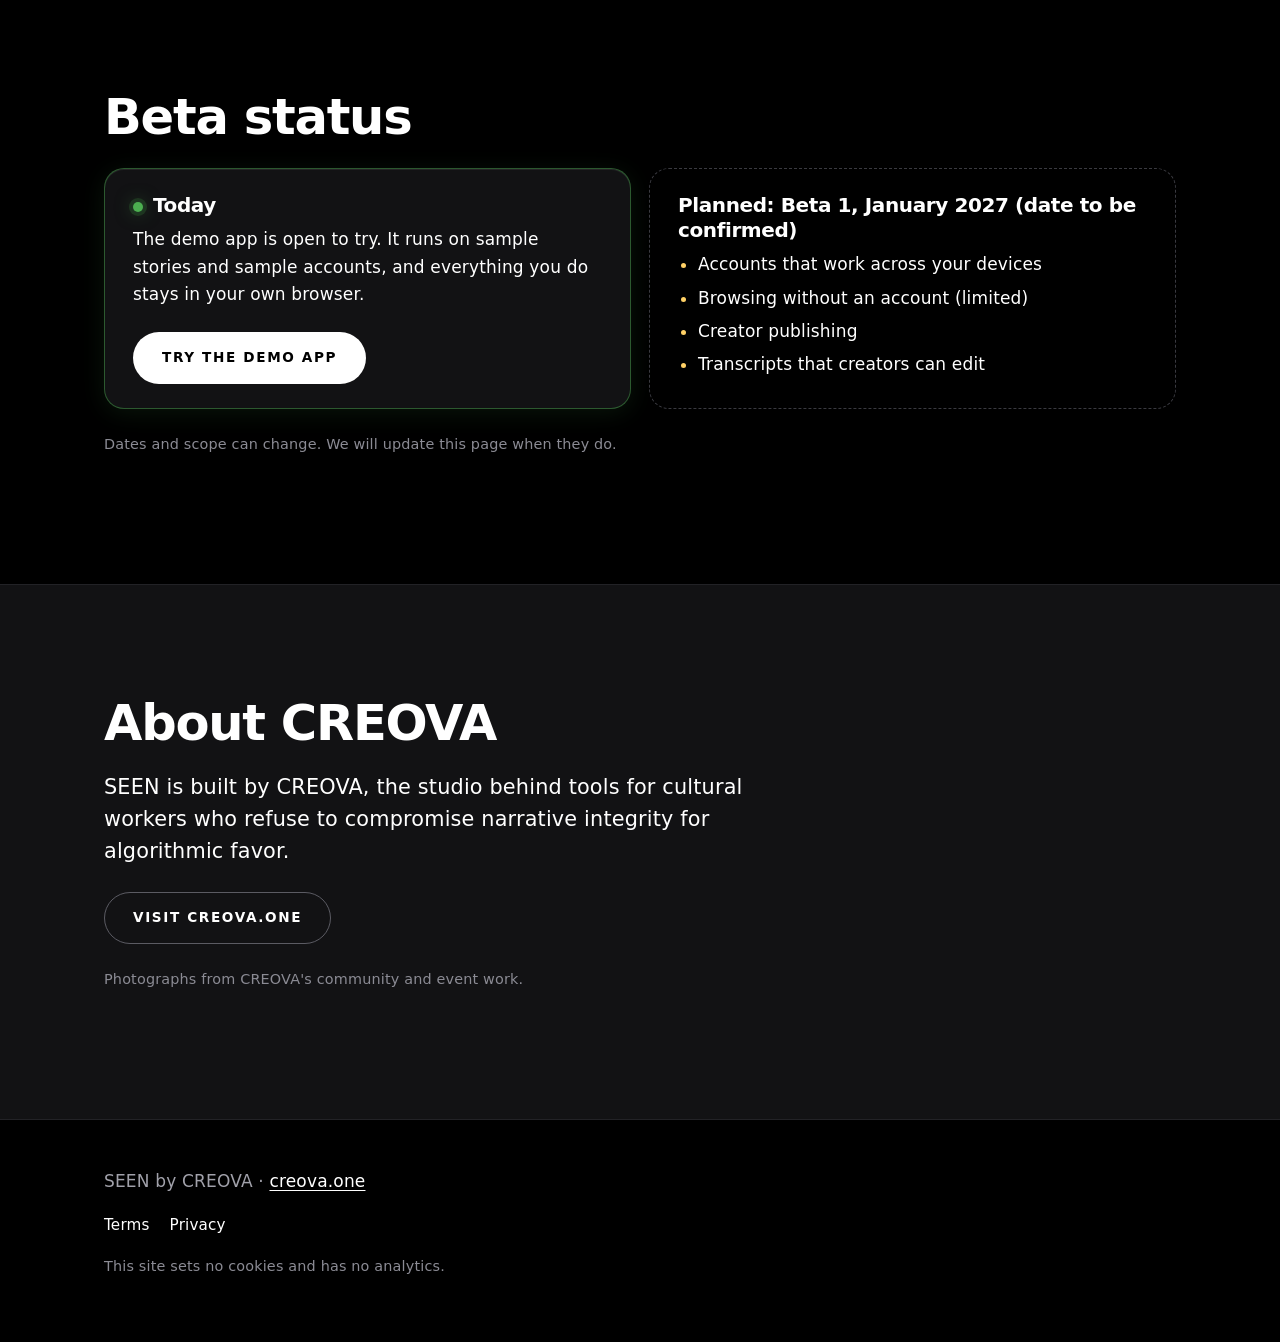
==== commit ffdfb10e: "Publish SEEN website" ====
--- a/index.html
+++ b/index.html
@@ -8,20 +8,22 @@
     <title>SEEN: You're seen in the app</title>
     <meta name="description" content="SEEN is a home for community stories in English, French and Spanish. Read and listen to stories, follow creators, explore collections and find funding for storytellers." />
     <meta name="theme-color" content="#000000" />
-    <link rel="icon" href="data:image/svg+xml,%3Csvg xmlns='http://www.w3.org/2000/svg' viewBox='0 0 64 64'%3E%3Crect width='64' height='64' rx='14' fill='%23000'/%3E%3Ctext x='32' y='45' font-size='38' font-family='sans-serif' font-weight='600' text-anchor='middle' fill='%23fff'%3ES%3C/text%3E%3C/svg%3E" />
+    <link rel="icon" type="image/png" sizes="192x192" href="icons/icon-192.png" />
+    <link rel="apple-touch-icon" href="icons/apple-touch-icon.png" />
+    <meta name="apple-mobile-web-app-title" content="SEEN" />
     <meta property="og:type" content="website" />
     <meta property="og:site_name" content="SEEN by CREOVA" />
     <meta property="og:title" content="SEEN: You're seen in the app" />
     <meta property="og:description" content="SEEN is a home for community stories in English, French and Spanish. Read and listen to stories, follow creators, explore collections and find funding for storytellers." />
     <meta name="twitter:card" content="summary" />
+    <meta property="og:image" content="https://seen.creova.one/icons/icon-512.png" />
     <link rel="alternate" hreflang="en" href="https://seen.creova.one/" />
     <link rel="alternate" hreflang="fr" href="https://seen.creova.one/fr/" />
     <link rel="alternate" hreflang="es" href="https://seen.creova.one/es/" />
     <link rel="alternate" hreflang="x-default" href="https://seen.creova.one/" />
     <link rel="canonical" href="https://seen.creova.one/" />
     <meta property="og:url" content="https://seen.creova.one/" />
-    <link rel="preload" href="fonts/fraunces-latin-wght-normal.woff2" as="font" type="font/woff2" crossorigin />
-    <link rel="preload" href="fonts/inter-latin-wght-normal.woff2" as="font" type="font/woff2" crossorigin />
+    <link rel="preload" href="fonts/instrument-serif-latin-400-italic.woff2" as="font" type="font/woff2" crossorigin />
     <link rel="stylesheet" href="styles.css" />
   </head>
   <body>
@@ -73,7 +75,7 @@
         </div>
       </section>
 
-      <section class="band band--oxblood tagline-band" aria-label="SEEN by CREOVA">
+      <section class="band tagline-band" aria-label="SEEN by CREOVA">
         <div class="wrap"><p class="tagline">Where stories live, where culture breathes.</p></div>
       </section>
 
@@ -88,13 +90,13 @@
         </div>
       </section>
 
-      <section id="creators" class="band band--beige" aria-labelledby="creators-title">
+      <section id="creators" class="band band--elevated band--creator" aria-labelledby="creators-title">
         <div class="wrap split">
           <div>
             <h2 id="creators-title">For creators</h2>
             <p class="lead">Tell your story on your terms.</p>
             <p>Write and publish stories with image descriptions and content notes, so more people can take part. Your credit and your consent come first.</p>
-            <div class="panel panel--paper">
+            <div class="panel panel--accent">
               <h3>Before the beta opens, we are working on:</h3>
               <ul><li>Permissions and credit for everyone who worked on a story</li><li>A way to challenge a credit</li><li>Privacy settings you control</li><li>Reporting, and removal of content that should come down</li></ul>
             </div>
@@ -103,7 +105,7 @@
         </div>
       </section>
 
-      <section id="viewers" class="band band--surface" aria-labelledby="viewers-title">
+      <section id="viewers" class="band band--surface band--story" aria-labelledby="viewers-title">
         <div class="wrap split split--flip">
           <div>
             <h2 id="viewers-title">For viewers</h2>
@@ -115,7 +117,7 @@
         </div>
       </section>
 
-      <section id="beta" class="band band--oxblood" aria-labelledby="beta-title">
+      <section id="beta" class="band band--black" aria-labelledby="beta-title">
         <div class="wrap">
           <h2 id="beta-title">Beta status</h2>
           <div class="beta-grid">
@@ -133,7 +135,7 @@
         </div>
       </section>
 
-      <section id="about" class="band band--black" aria-labelledby="about-title">
+      <section id="about" class="band band--surface" aria-labelledby="about-title">
         <div class="wrap">
           <h2 id="about-title">About CREOVA</h2>
           <p class="lead">SEEN is built by CREOVA, the studio behind tools for cultural workers who refuse to compromise narrative integrity for algorithmic favor.</p>
--- a/styles.css
+++ b/styles.css
@@ -1,34 +1,33 @@
-/* SEEN website: the app's branding (pure black canvas, Fraunces headlines over Inter, white pill buttons, hairline cards,
-   story / creator / funding accents; src/styles/seen-tokens.css in the app) mixed with the CREOVA brand board
-   (oxblood #2D1011, beige #CDBFAE, gold #C6A45A; creova-gif/creova DESIGN.md).
-   Fonts are open-licence (OFL) and served from this site (see fonts/OFL.txt): nothing is requested from other origins. */
-@font-face { font-family: "Fraunces"; src: url("fonts/fraunces-latin-wght-normal.woff2") format("woff2"); font-weight: 100 900; font-style: normal; font-display: swap; }
-@font-face { font-family: "Fraunces"; src: url("fonts/fraunces-latin-wght-italic.woff2") format("woff2"); font-weight: 100 900; font-style: italic; font-display: swap; }
-@font-face { font-family: "Inter"; src: url("fonts/inter-latin-wght-normal.woff2") format("woff2"); font-weight: 100 900; font-style: normal; font-display: swap; }
+/* SEEN website: colours and components from the SEEN app (src/styles/seen-tokens.css: pure black canvas, dark surfaces with
+   hairline borders, white pill buttons, story / creator / funding accents, the green glow of the entry button);
+   typefaces from the CREOVA brand (creova.one: Quasimoda first, then Avenir Next / Century Gothic / General Sans;
+   Instrument Serif for accents). Quasimoda is a licensed Adobe font and is not loaded here, exactly as on creova.one
+   today. Only Instrument Serif (OFL) is self-hosted; nothing is requested from other origins. */
+@font-face { font-family: "Instrument Serif"; src: url("fonts/instrument-serif-latin-400-normal.woff2") format("woff2"); font-weight: 400; font-style: normal; font-display: swap; }
+@font-face { font-family: "Instrument Serif"; src: url("fonts/instrument-serif-latin-400-italic.woff2") format("woff2"); font-weight: 400; font-style: italic; font-display: swap; }
 
 :root {
-  /* App */
+  /* SEEN app tokens */
   --canvas: #000000;
   --surface: #121214;
   --elevated: #1a1a1d;
   --border: #222226;
+  --border-strong: #3a3a40;
   --text: #ffffff;
   --text-2: #a1a1aa;
   --muted: #8b8b94;
+  --brand-accent: #c084fc;   /* seen-brand-accent / creator */
   --story: #fbbf24;
-  --creator: #c084fc;
   --funding: #ffd166;
-  --live: #4caf50; /* the glow on the app's entry button */
-  /* CREOVA */
-  --oxblood: #2d1011;
-  --beige: #cdbfae;
-  --gold: #c6a45a;
-  --on-oxblood-2: #d9cfc1;
-  --on-beige-2: #4a2a2b;
+  --info: #60a5fa;
+  --live: #4caf50;           /* glow on the app's entry button */
 
-  --serif: "Fraunces", "Iowan Old Style", Georgia, serif;
-  --sans: "Inter", -apple-system, BlinkMacSystemFont, "Segoe UI", system-ui, sans-serif;
-  --focus: var(--gold);
+  /* CREOVA typefaces (creova.one globals.css) */
+  --font-display: "Quasimoda", "quasimoda", "Avenir Next", "Century Gothic", "General Sans", "Segoe UI", system-ui, sans-serif;
+  --font-body: "Quasimoda", "quasimoda", "Avenir Next", "General Sans", "Segoe UI", system-ui, sans-serif;
+  --font-accent: "Hiro", "Instrument Serif", Georgia, serif;
+
+  --focus: #ffffff;
   --gutter: 20px;
   --radius: 20px;
 }
@@ -36,7 +35,7 @@
 
 *, *::before, *::after { box-sizing: border-box; }
 html { -webkit-text-size-adjust: 100%; scroll-padding-top: 120px; }
-body { margin: 0; background: var(--canvas); color: var(--text); font-family: var(--sans); font-size: 1.0625rem; line-height: 1.6; }
+body { margin: 0; background: var(--canvas); color: var(--text); font-family: var(--font-body); font-weight: 400; letter-spacing: 0.01em; font-size: 1.0625rem; line-height: 1.6; }
 @media (prefers-reduced-motion: no-preference) { html { scroll-behavior: smooth; } }
 
 .wrap { max-width: 1120px; margin: 0 auto; padding: 0 var(--gutter); }
@@ -47,11 +46,11 @@
 li { margin: 6px 0; }
 img { display: block; max-width: 100%; height: auto; }
 
-h1, h2, h3 { font-family: var(--serif); font-weight: 400; letter-spacing: -0.02em; line-height: 1.1; margin: 0; }
-h1 { font-size: clamp(2.6rem, 8.5vw, 5.25rem); }
-h2 { font-size: clamp(2rem, 5.5vw, 3.1rem); margin-bottom: 1.25rem; }
-h3 { font-size: 1.35rem; line-height: 1.25; margin-bottom: 0.5rem; letter-spacing: -0.01em; }
-em { font-style: italic; }
+h1, h2, h3 { font-family: var(--font-display); font-weight: 700; margin: 0; }
+h1 { font-size: clamp(2.6rem, 8.5vw, 5.25rem); line-height: 1.02; letter-spacing: -0.035em; }
+h2 { font-size: clamp(2rem, 5.5vw, 3.1rem); line-height: 1.08; letter-spacing: -0.025em; margin-bottom: 1.25rem; }
+h3 { font-size: 1.25rem; line-height: 1.25; letter-spacing: -0.02em; margin-bottom: 0.5rem; }
+em { font-family: var(--font-accent); font-style: italic; font-weight: 400; letter-spacing: 0; }
 .lead { font-size: clamp(1.1rem, 2.4vw, 1.3rem); line-height: 1.55; color: var(--text); }
 .note { font-size: 0.9rem; color: var(--muted); }
 .eyebrow { text-transform: uppercase; letter-spacing: 0.4em; font-size: 0.75rem; font-weight: 500; margin: 0 0 1.5rem; color: var(--text-2); }
@@ -60,30 +59,30 @@
 .skip:focus { top: 12px; }
 
 /* CREOVA bar */
-.creova-bar { background: var(--oxblood); color: var(--on-oxblood-2); font-size: 0.875rem; }
+.creova-bar { background: var(--surface); border-bottom: 1px solid var(--border); color: var(--text-2); font-size: 0.875rem; }
 .bar-row { display: flex; align-items: center; gap: 10px; min-height: 44px; }
 .bar-row p { margin: 0; max-width: none; }
-.bar-row a { display: inline-block; padding: 12px 0; color: var(--gold); font-weight: 600; }
+.bar-row a { display: inline-block; padding: 12px 0; color: var(--text); font-weight: 600; }
 .bar-row img { flex-shrink: 0; }
 
 /* Header */
 .site-header { position: sticky; top: 0; z-index: 10; background: rgba(0, 0, 0, 0.92); -webkit-backdrop-filter: blur(10px); backdrop-filter: blur(10px); border-bottom: 1px solid var(--border); }
 .header-row { display: flex; flex-wrap: wrap; align-items: center; justify-content: space-between; gap: 0 16px; padding-top: 6px; padding-bottom: 6px; }
-.wordmark { font-weight: 600; letter-spacing: 0.35em; text-decoration: none; min-height: 44px; display: inline-flex; align-items: center; font-size: 1.1rem; }
+.wordmark { font-family: var(--font-display); font-weight: 700; letter-spacing: 0.35em; text-decoration: none; min-height: 44px; display: inline-flex; align-items: center; font-size: 1.1rem; }
 .header-tools { display: flex; align-items: center; gap: 10px; }
 .main-nav { order: 3; width: 100%; }
 @media (min-width: 900px) { .main-nav { order: 0; width: auto; } }
 .nav, .pill, .footer-links { list-style: none; margin: 0; padding: 0; display: flex; flex-wrap: wrap; }
 .nav { gap: 0 20px; }
 .nav li, .pill li, .footer-links li { margin: 0; }
-.nav a, .footer-links a { display: inline-flex; align-items: center; min-height: 44px; text-decoration: none; color: var(--text-2); font-size: 0.95rem; }
+.nav a, .footer-links a { display: inline-flex; align-items: center; min-height: 44px; text-decoration: none; color: var(--text-2); font-size: 0.95rem; font-weight: 500; }
 .nav a:hover, .footer-links a:hover { color: var(--text); text-decoration: underline; }
-.pill { flex-wrap: nowrap; gap: 2px; border: 1px solid #333338; border-radius: 999px; padding: 2px; }
+.pill { flex-wrap: nowrap; gap: 2px; border: 1px solid var(--border-strong); border-radius: 999px; padding: 2px; }
 .pill a, .pill span { display: inline-flex; align-items: center; justify-content: center; min-height: 44px; min-width: 44px; padding: 0 12px; border-radius: 999px; font-size: 0.8rem; font-weight: 600; letter-spacing: 0.08em; text-decoration: none; color: var(--text-2); }
 .pill [aria-current] { background: var(--text); color: var(--canvas); }
 .pill a:hover { background: var(--elevated); color: var(--text); }
 
-/* Buttons: white pills with spaced uppercase labels, like the app's primary action */
+/* Buttons: white pills with spaced uppercase labels, the app's primary action */
 .actions { display: flex; flex-wrap: wrap; gap: 12px; margin: 1.5rem 0; max-width: none; }
 .btn { display: inline-flex; align-items: center; justify-content: center; min-height: 52px; padding: 0 28px; border-radius: 999px; font-weight: 600; font-size: 0.85rem; letter-spacing: 0.12em; text-transform: uppercase; text-decoration: none; border: 1.5px solid transparent; transition: transform 0.15s ease, background-color 0.15s ease; }
 .btn-small { min-height: 44px; padding: 0 18px; font-size: 0.75rem; }
@@ -91,34 +90,32 @@
 .btn-primary:hover { background: #e4e4e7; }
 .btn-ghost { border-color: #5b5b63; color: var(--text); }
 .btn-ghost:hover { background: var(--elevated); }
-.band--beige .btn-primary { background: var(--oxblood); color: #fff; }
 @media (prefers-reduced-motion: no-preference) { .btn:hover { transform: translateY(-2px); } }
+@media (max-width: 559px) { .header-tools .btn { display: none; } }
 
-/* Bands */
-.band { padding: clamp(56px, 9vw, 112px) 0; position: relative; overflow: hidden; }
+/* Bands: black and the app's dark surfaces; each section carries one of the app's domain accents */
+.band { padding: clamp(56px, 9vw, 112px) 0; position: relative; overflow: hidden; border-top: 1px solid var(--border); }
+.band:first-child { border-top: 0; }
 .band--black { background: var(--canvas); }
 .band--surface { background: var(--surface); }
-.band--oxblood { background: var(--oxblood); color: #fff; }
-.band--oxblood .note, .band--oxblood p:not(.lead) { color: var(--on-oxblood-2); }
-.band--beige { background: var(--beige); color: var(--oxblood); --focus: var(--oxblood); }
-.band--beige .lead { color: var(--oxblood); }
-.band--beige p { color: var(--on-beige-2); }
-.band--beige p.lead { color: var(--oxblood); }
+.band--elevated { background: var(--elevated); }
+.band--creator { --accent: var(--brand-accent); }
+.band--story { --accent: var(--story); }
 
-/* Hero: the "You're seen" portrait inside the CREOVA ring motif */
+/* Hero: the "You're seen" portrait in an arch, inside concentric rings and a soft creator-purple glow */
 .hero { padding-top: clamp(48px, 8vw, 96px); padding-bottom: clamp(56px, 9vw, 112px); }
-.hero-grid { display: grid; gap: 40px; grid-template-columns: 1fr; align-items: center; }
+.hero::before { content: ""; position: absolute; inset: -20% -10% auto auto; width: 70%; height: 120%; background: radial-gradient(closest-side, rgba(192, 132, 252, 0.16), transparent 70%); pointer-events: none; }
+.hero-grid { position: relative; display: grid; gap: 40px; grid-template-columns: 1fr; align-items: center; }
 @media (min-width: 900px) { .hero-grid { grid-template-columns: 1.15fr 0.85fr; gap: 56px; } }
 .hero h1 { max-width: 12ch; }
-.hero h1 em { color: var(--gold); }
+.hero h1 em { color: var(--brand-accent); font-size: 1.12em; line-height: 0.9; }
 .hero .lead { max-width: 34rem; margin-top: 1.5rem; color: var(--text-2); }
 .hero-figure { position: relative; margin: 0 auto; width: min(100%, 380px); }
-.hero-figure img { position: relative; z-index: 1; width: 100%; border-radius: 999px 999px 28px 28px; aspect-ratio: 2 / 3; object-fit: cover; box-shadow: 0 30px 80px rgba(198, 164, 90, 0.18); }
+.hero-figure img { position: relative; z-index: 1; width: 100%; border-radius: 999px 999px 28px 28px; aspect-ratio: 2 / 3; object-fit: cover; box-shadow: 0 30px 80px rgba(192, 132, 252, 0.18); }
 .rings { position: absolute; z-index: 0; inset: -14% -22% -8% -22%; border-radius: 50%;
-  background: radial-gradient(circle at center, rgba(45, 16, 17, 0.9) 0 38%, transparent 38.4%),
-    repeating-radial-gradient(circle at center, rgba(198, 164, 90, 0.38) 0 1.5px, transparent 1.5px 30px);
-  -webkit-mask-image: radial-gradient(circle at center, #000 50%, transparent 72%);
-  mask-image: radial-gradient(circle at center, #000 50%, transparent 72%); }
+  background: repeating-radial-gradient(circle at center, rgba(255, 255, 255, 0.22) 0 1.5px, transparent 1.5px 30px);
+  -webkit-mask-image: radial-gradient(circle at center, #000 45%, transparent 72%);
+  mask-image: radial-gradient(circle at center, #000 45%, transparent 72%); }
 @media (prefers-reduced-motion: no-preference) {
   .hero-copy > * { animation: rise 0.7s cubic-bezier(0.2, 0.7, 0.2, 1) both; }
   .hero-copy > :nth-child(2) { animation-delay: 0.08s; }
@@ -131,44 +128,43 @@
 @keyframes rise { from { opacity: 0; transform: translateY(18px); } to { opacity: 1; transform: none; } }
 @keyframes spin-in { from { opacity: 0; transform: scale(0.88) rotate(-8deg); } to { opacity: 1; transform: none; } }
 
-/* Tagline band: the app's own line */
-.tagline-band { padding: clamp(48px, 8vw, 88px) 0; }
-.tagline { font-family: var(--serif); font-style: italic; font-size: clamp(1.9rem, 5.6vw, 3.6rem); line-height: 1.15; letter-spacing: -0.02em; max-width: 22ch; margin: 0; color: #fff; }
+/* Tagline band: the app's own line, in the CREOVA accent serif, over a hairline of the three domain accents */
+.tagline-band { background: var(--surface); padding: clamp(56px, 9vw, 104px) 0; }
+.tagline-band::before { content: ""; position: absolute; left: 0; right: 0; top: 0; height: 3px; background: linear-gradient(90deg, var(--story), var(--brand-accent), var(--funding)); }
+.tagline { font-family: var(--font-accent); font-style: italic; font-weight: 400; font-size: clamp(2.2rem, 6.4vw, 4.4rem); line-height: 1.08; letter-spacing: -0.01em; max-width: 20ch; margin: 0; color: var(--text); }
 
 /* Cards: dark surface, hairline border, a top bar in the app's story / creator / funding accents */
 .cards { display: grid; gap: 18px; grid-template-columns: 1fr; counter-reset: card; }
 @media (min-width: 760px) { .cards { grid-template-columns: repeat(3, 1fr); } }
 .card { position: relative; display: flex; flex-direction: column; background: var(--surface); border: 1px solid var(--border); border-radius: var(--radius); padding: 32px 28px 28px; counter-increment: card; overflow: hidden; }
 .card::before { content: ""; position: absolute; left: 0; right: 0; top: 0; height: 4px; background: var(--story); }
-.card:nth-child(2)::before { background: var(--creator); }
+.card:nth-child(2)::before { background: var(--brand-accent); }
 .card:nth-child(3)::before { background: var(--funding); }
-.card::after { content: counter(card, decimal-leading-zero); display: block; order: -1; font-family: var(--serif); font-style: italic; font-size: 2.4rem; color: var(--muted); line-height: 1; margin: 6px 0 18px; }
+.card::after { content: counter(card, decimal-leading-zero); order: -1; font-family: var(--font-accent); font-style: italic; font-size: 2.6rem; color: var(--muted); line-height: 1; margin: 6px 0 18px; }
 .card h3 { margin-top: 0; }
 .card p { margin: 0; color: var(--text-2); }
-@media (prefers-reduced-motion: no-preference) { .card { transition: transform 0.2s ease, border-color 0.2s ease; } .card:hover { transform: translateY(-4px); border-color: #3a3a40; } }
+@media (prefers-reduced-motion: no-preference) { .card { transition: transform 0.2s ease, border-color 0.2s ease; } .card:hover { transform: translateY(-4px); border-color: var(--border-strong); } }
 
 /* Split sections with photos */
 .split { display: grid; gap: 36px; grid-template-columns: 1fr; align-items: center; }
 @media (min-width: 880px) { .split { grid-template-columns: 1fr 1fr; gap: 64px; } .split--flip > :first-child { order: 2; } }
 .photo { margin: 0; }
-.photo img { width: 100%; border-radius: 28px; aspect-ratio: 3 / 2; object-fit: cover; }
-.band--beige .photo img { box-shadow: 0 24px 60px rgba(45, 16, 17, 0.28); }
-.band--surface li::marker { color: var(--gold); }
+.photo img { width: 100%; border-radius: 28px; aspect-ratio: 3 / 2; object-fit: cover; border: 1px solid var(--border); box-shadow: 0 24px 60px rgba(0, 0, 0, 0.5), 0 0 60px color-mix(in srgb, var(--accent, #fff) 18%, transparent); }
+.band--creator h2::after, .band--story h2::after { content: ""; display: block; width: 56px; height: 4px; border-radius: 2px; background: var(--accent); margin-top: 14px; }
+.band--story li::marker, .band--creator li::marker { color: var(--accent); font-weight: 700; }
 
 .panel { border-radius: var(--radius); padding: 24px 28px; margin-top: 1.5rem; }
 .panel h3 { margin-top: 0; }
-.panel--paper { background: rgba(255, 255, 255, 0.55); border: 1.5px solid var(--oxblood); }
-.panel--paper li::marker { color: var(--oxblood); font-weight: 700; }
-.band--beige .panel p, .band--beige .panel li { color: var(--oxblood); }
+.panel--accent { background: var(--surface); border: 1.5px solid var(--accent, var(--border-strong)); }
 
 /* Beta */
 .beta-grid { display: grid; gap: 18px; grid-template-columns: 1fr; margin: 1.5rem 0; }
 @media (min-width: 820px) { .beta-grid { grid-template-columns: 1fr 1fr; } }
 .beta-grid .panel { margin-top: 0; }
-.panel--now { background: rgba(0, 0, 0, 0.35); border: 1.5px solid var(--gold); }
+.panel--now { background: var(--surface); border: 1.5px solid rgba(76, 175, 80, 0.45); box-shadow: 0 4px 24px rgba(76, 175, 80, 0.12), inset 0 1px 0 rgba(255, 255, 255, 0.08); }
 .panel--now .actions { margin-bottom: 0; }
-.panel--plan { border: 1.5px dashed var(--beige); }
-.panel--plan li::marker { color: var(--gold); }
+.panel--plan { border: 1.5px dashed var(--border-strong); }
+.panel--plan li::marker { color: var(--funding); }
 .live-dot { display: inline-block; width: 10px; height: 10px; border-radius: 50%; background: var(--live); margin-right: 10px; vertical-align: middle; box-shadow: 0 0 0 4px rgba(76, 175, 80, 0.18), 0 0 18px rgba(76, 175, 80, 0.55); }
 @media (prefers-reduced-motion: no-preference) { .live-dot { animation: glow 2.4s ease-in-out infinite; } }
 @keyframes glow { 50% { box-shadow: 0 0 0 7px rgba(76, 175, 80, 0.1), 0 0 26px rgba(76, 175, 80, 0.7); } }
@@ -176,7 +172,7 @@
 /* Legal pages */
 .legal { padding-top: clamp(40px, 7vw, 72px); padding-bottom: clamp(56px, 9vw, 96px); }
 .legal h1 { font-size: clamp(2.25rem, 7vw, 3.75rem); margin: 1rem 0 0.5rem; }
-.legal h2 { font-size: 1.6rem; margin: 2rem 0 0.5rem; }
+.legal h2 { font-size: 1.5rem; margin: 2rem 0 0.5rem; }
 .legal p { color: #e4e4e7; }
 .legal .note { color: var(--muted); }
 
@@ -186,4 +182,3 @@
 .footer-row p { margin: 8px 0; }
 .footer-links { gap: 0 20px; margin: 4px 0; }
 .footer-links a { color: var(--text); }
-@media (max-width: 559px) { .header-tools .btn { display: none; } }
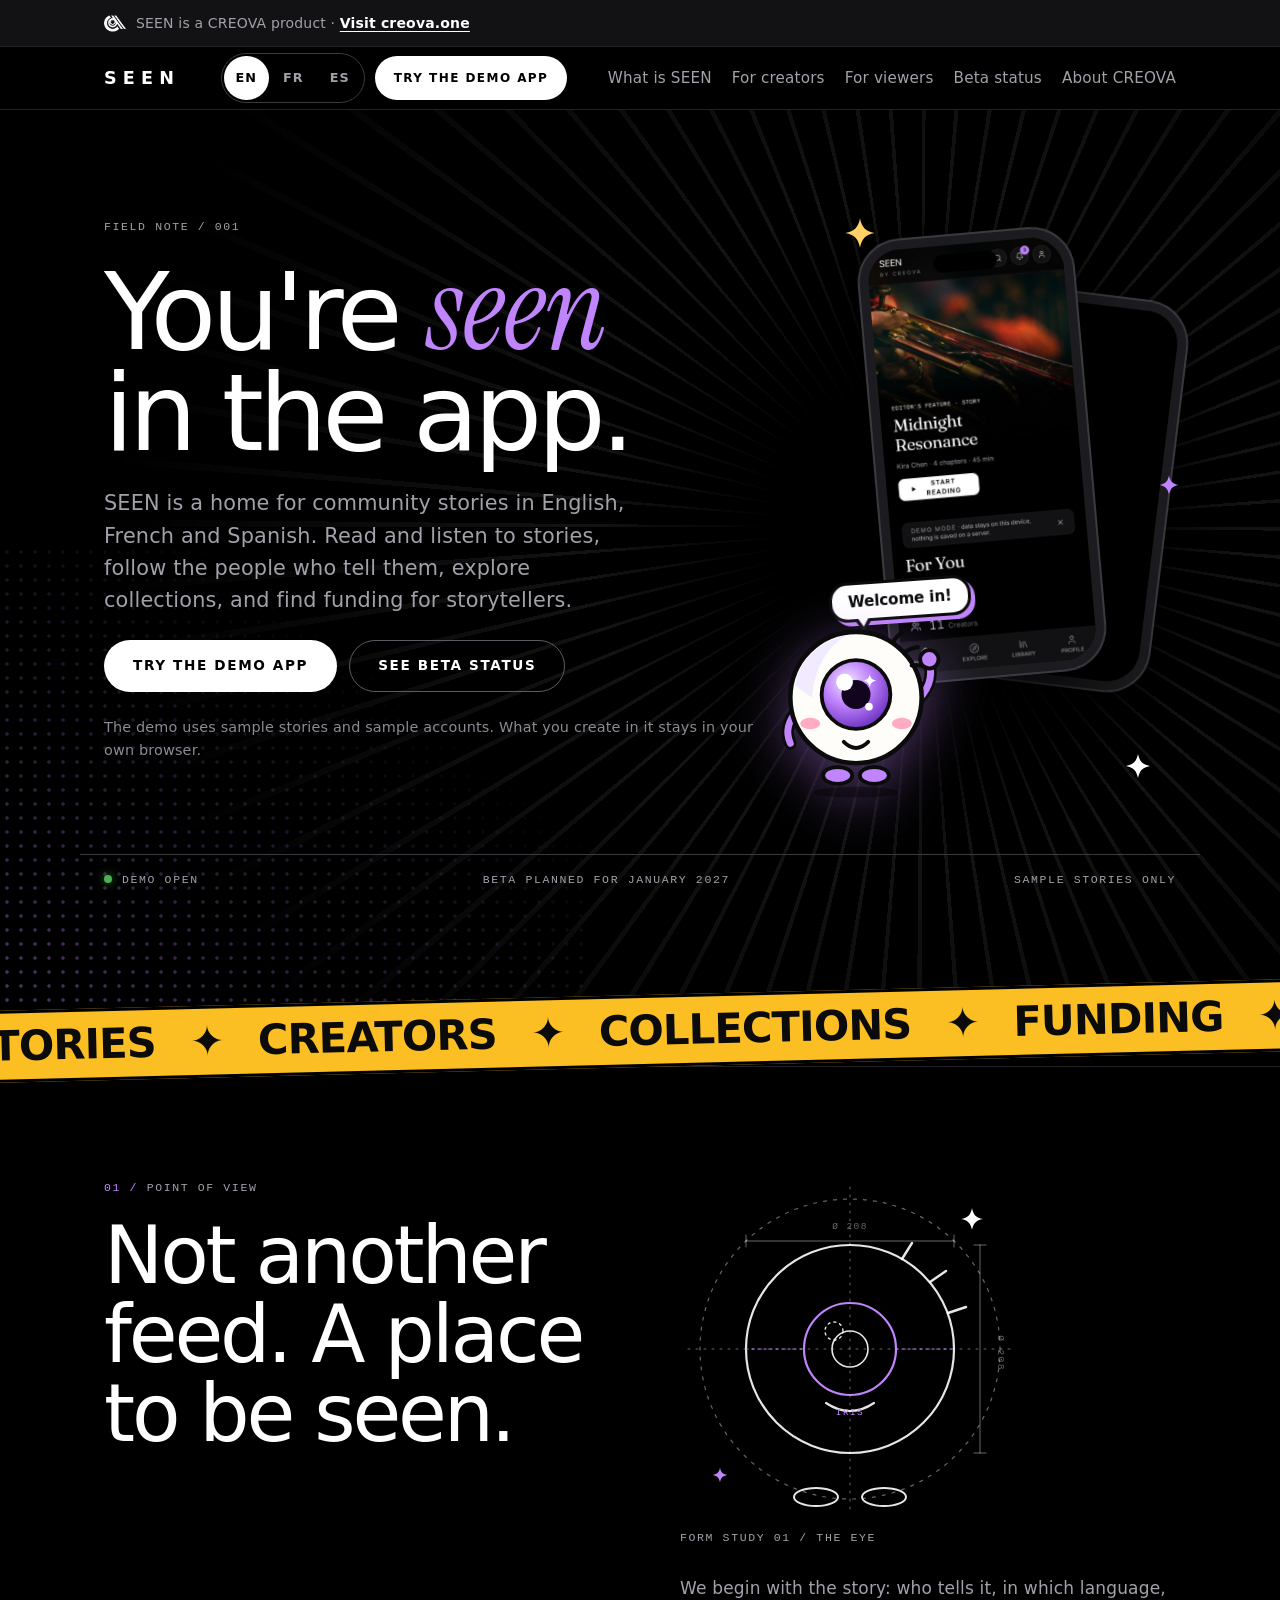
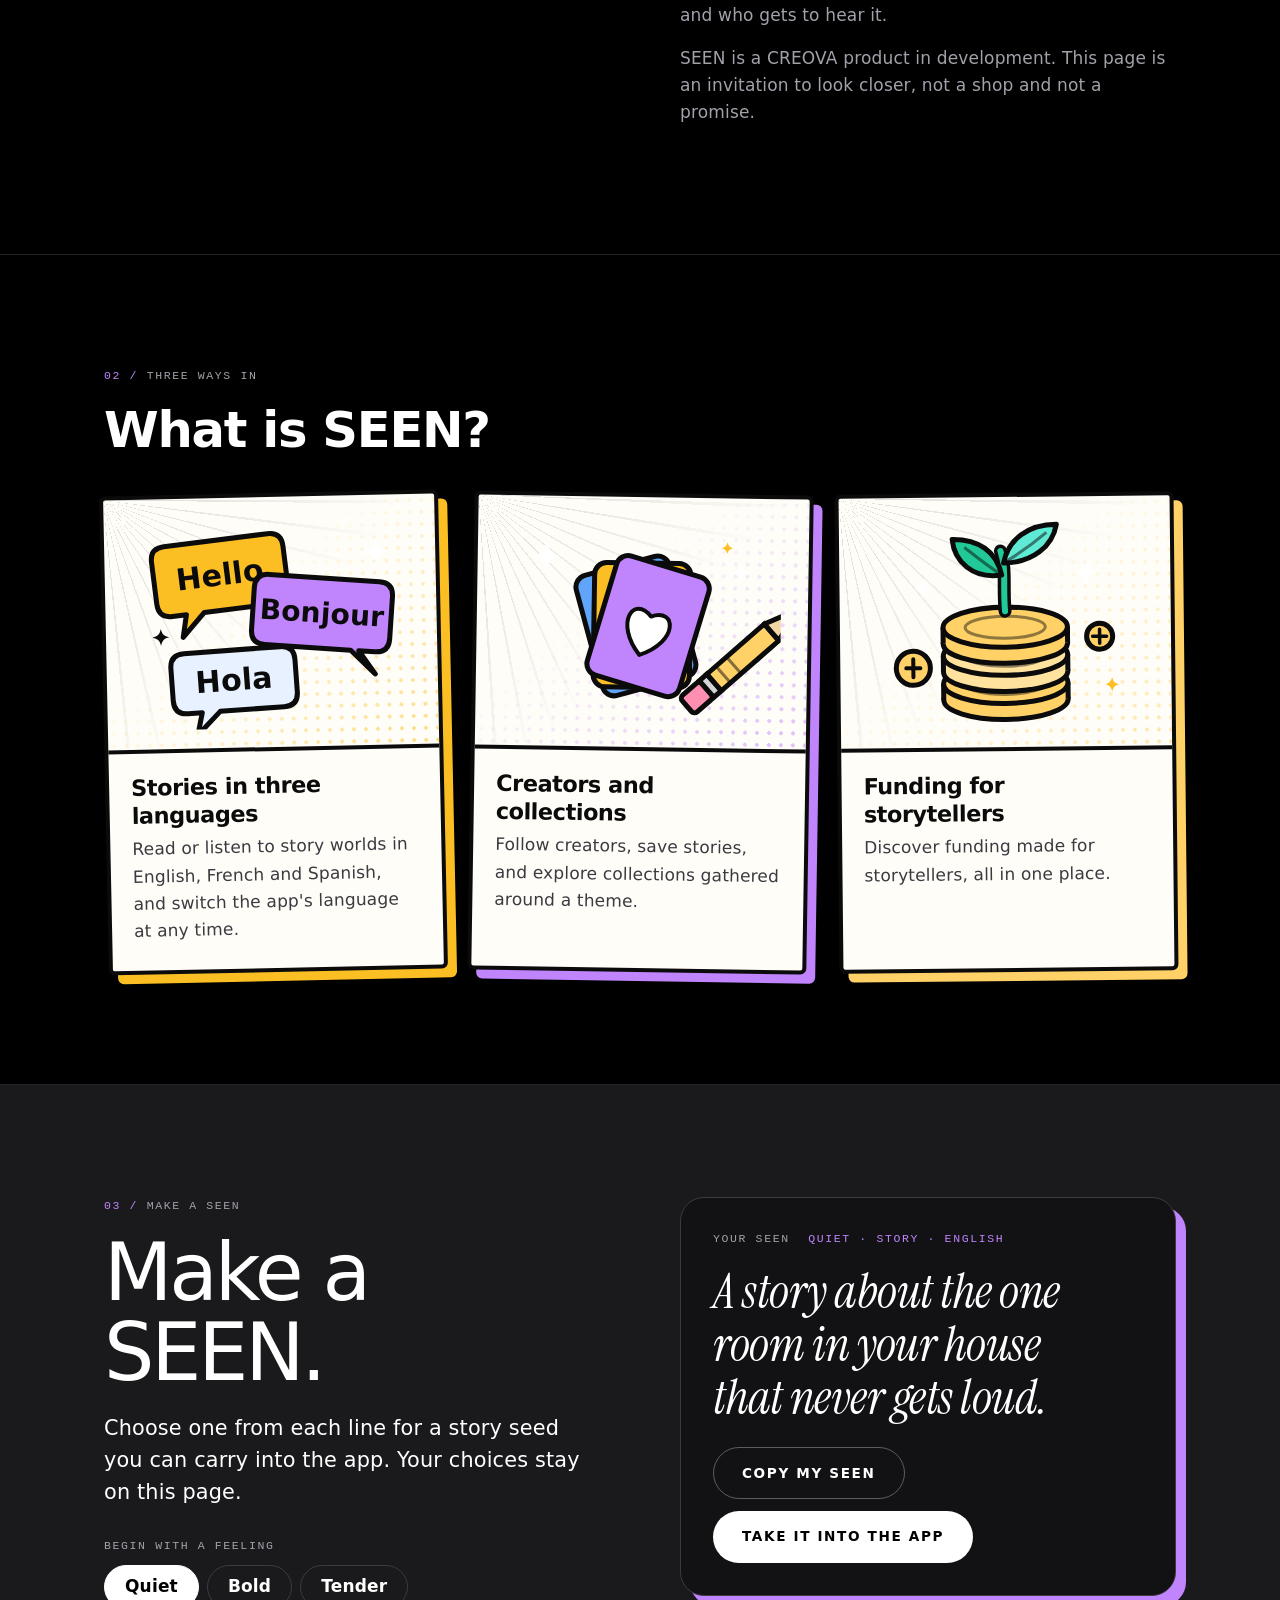
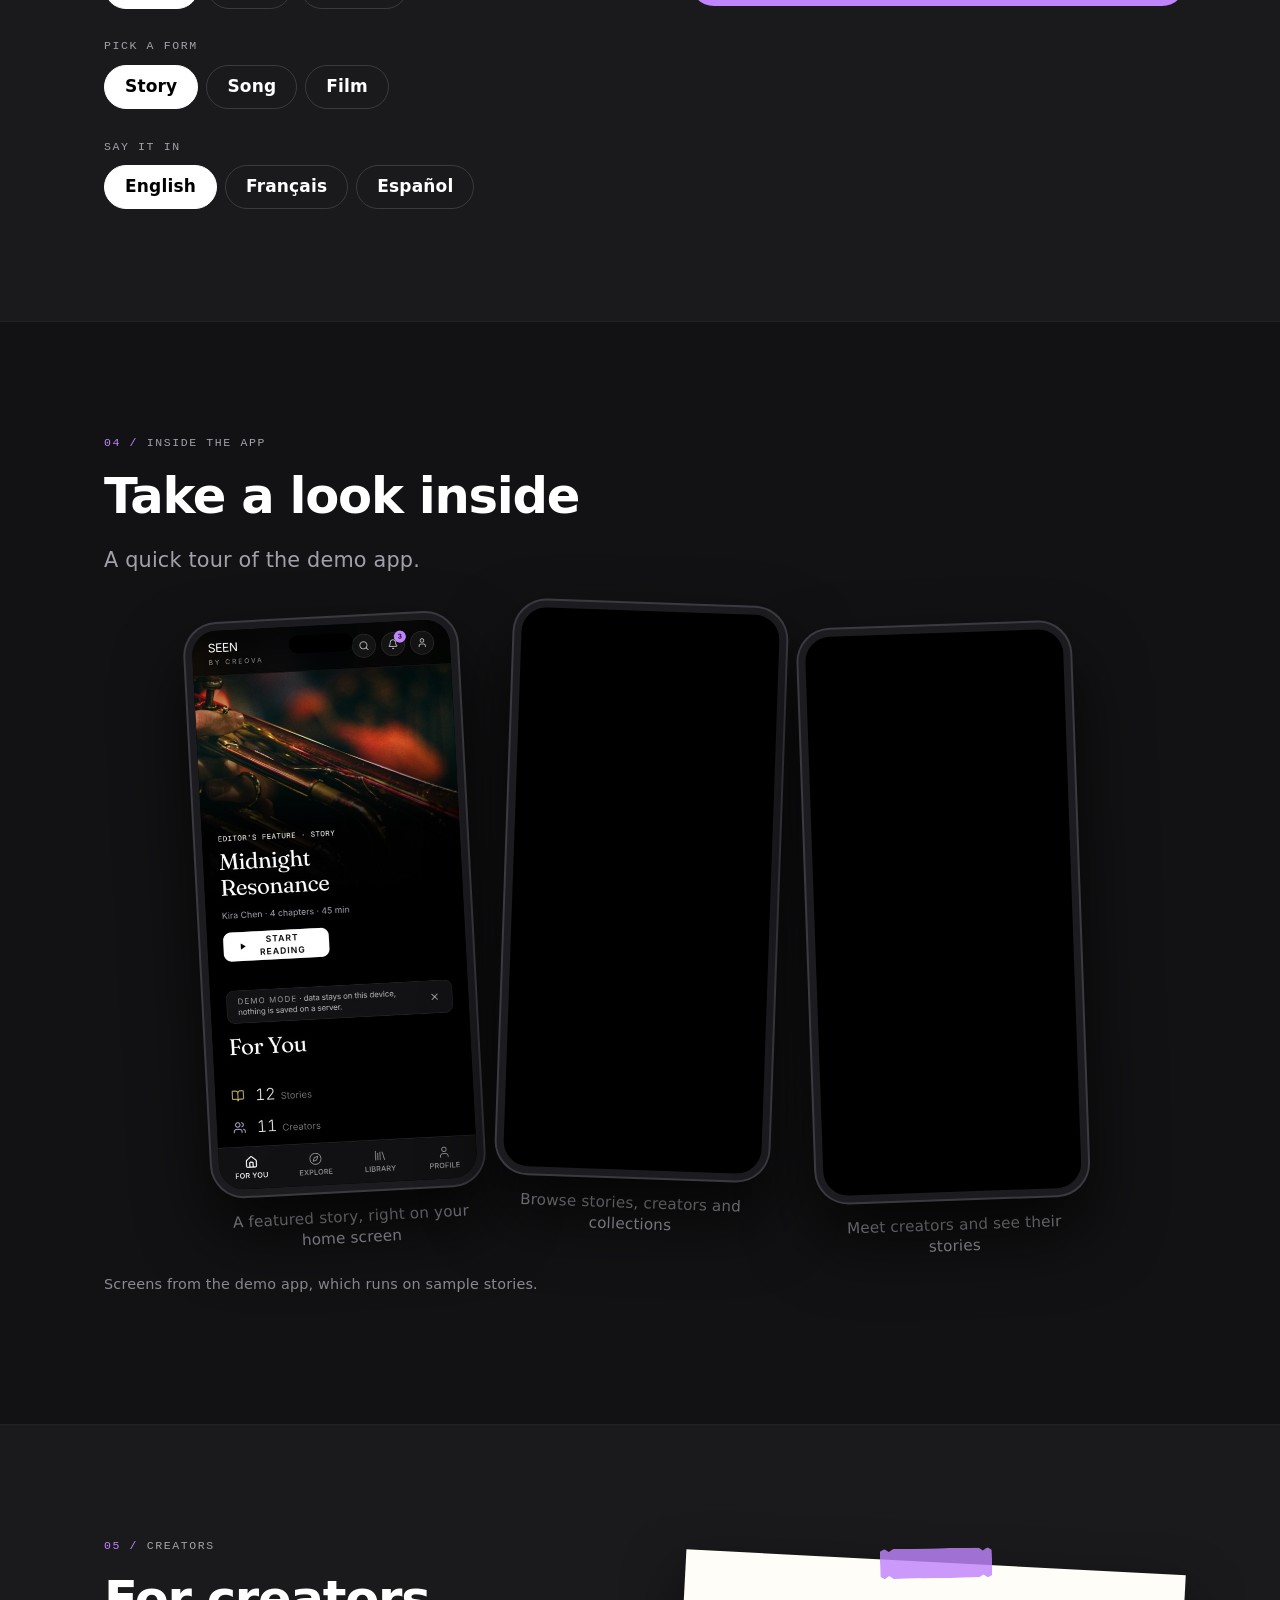
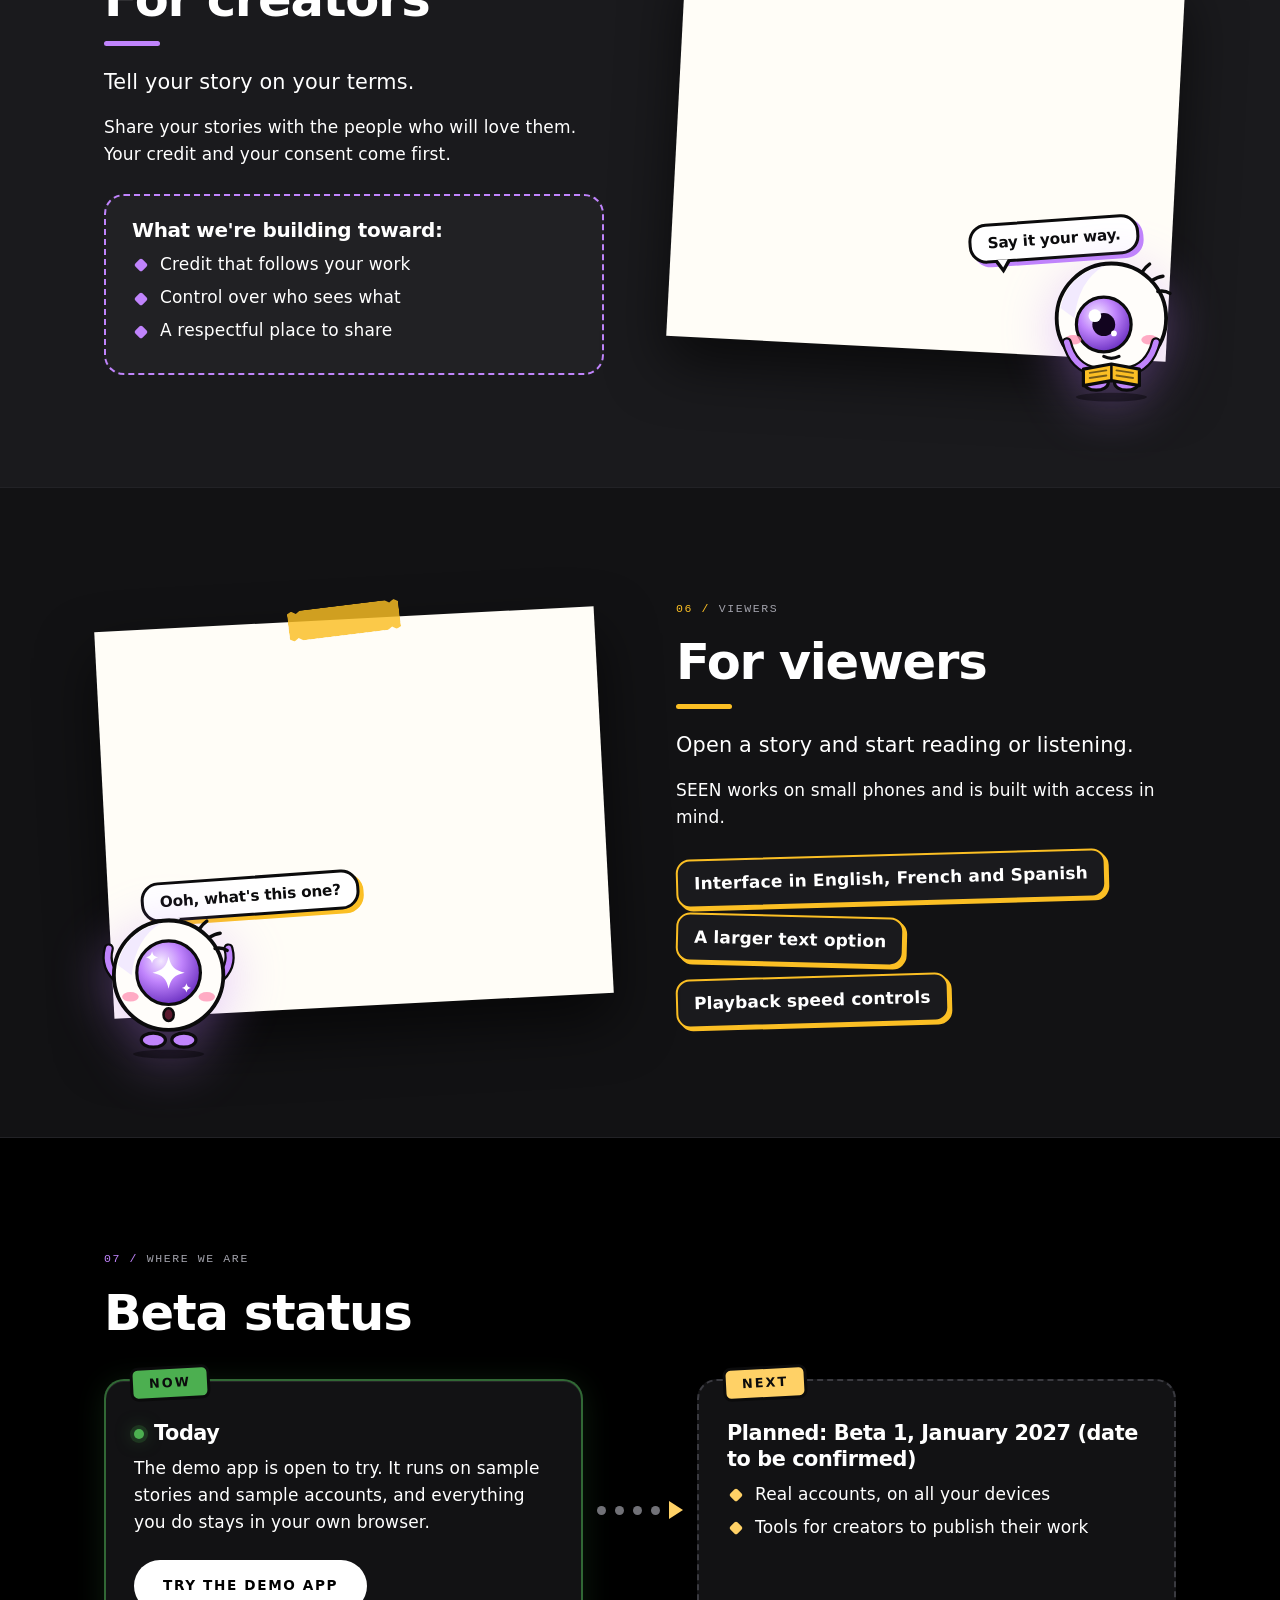
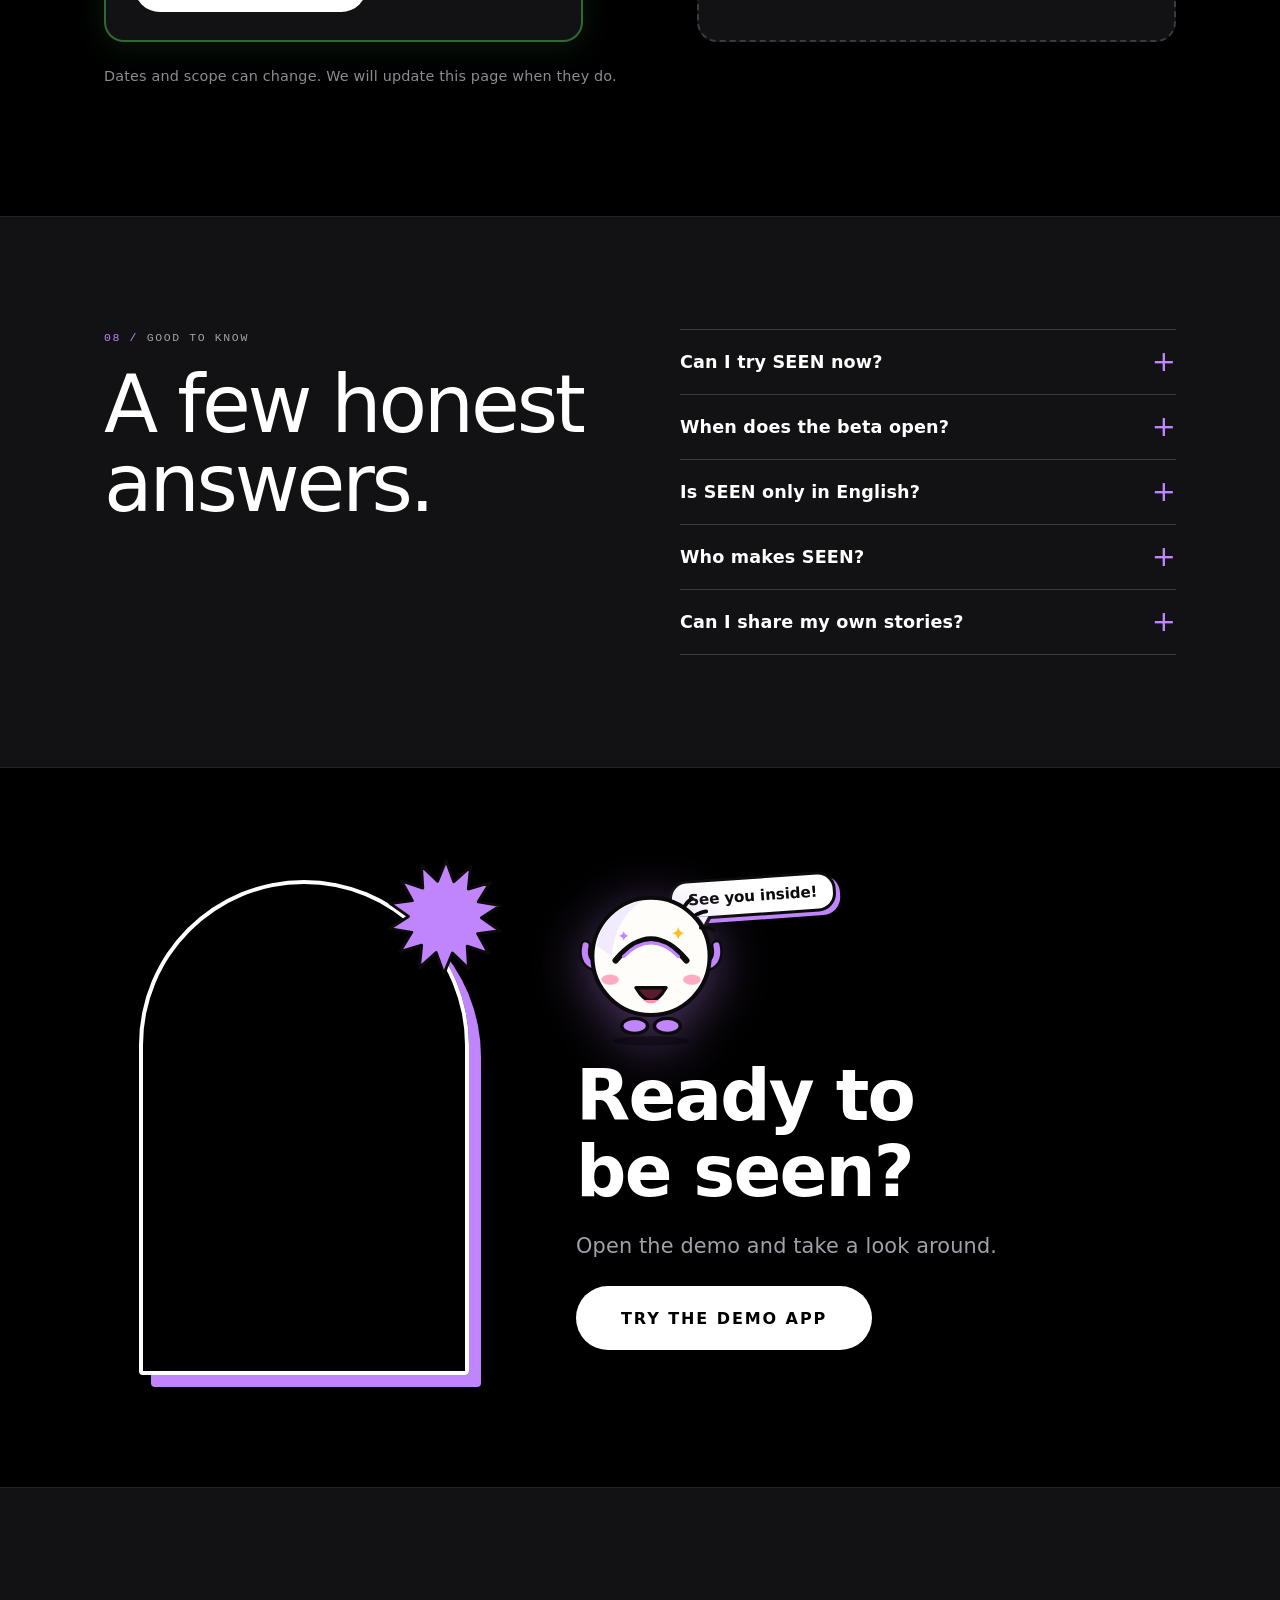
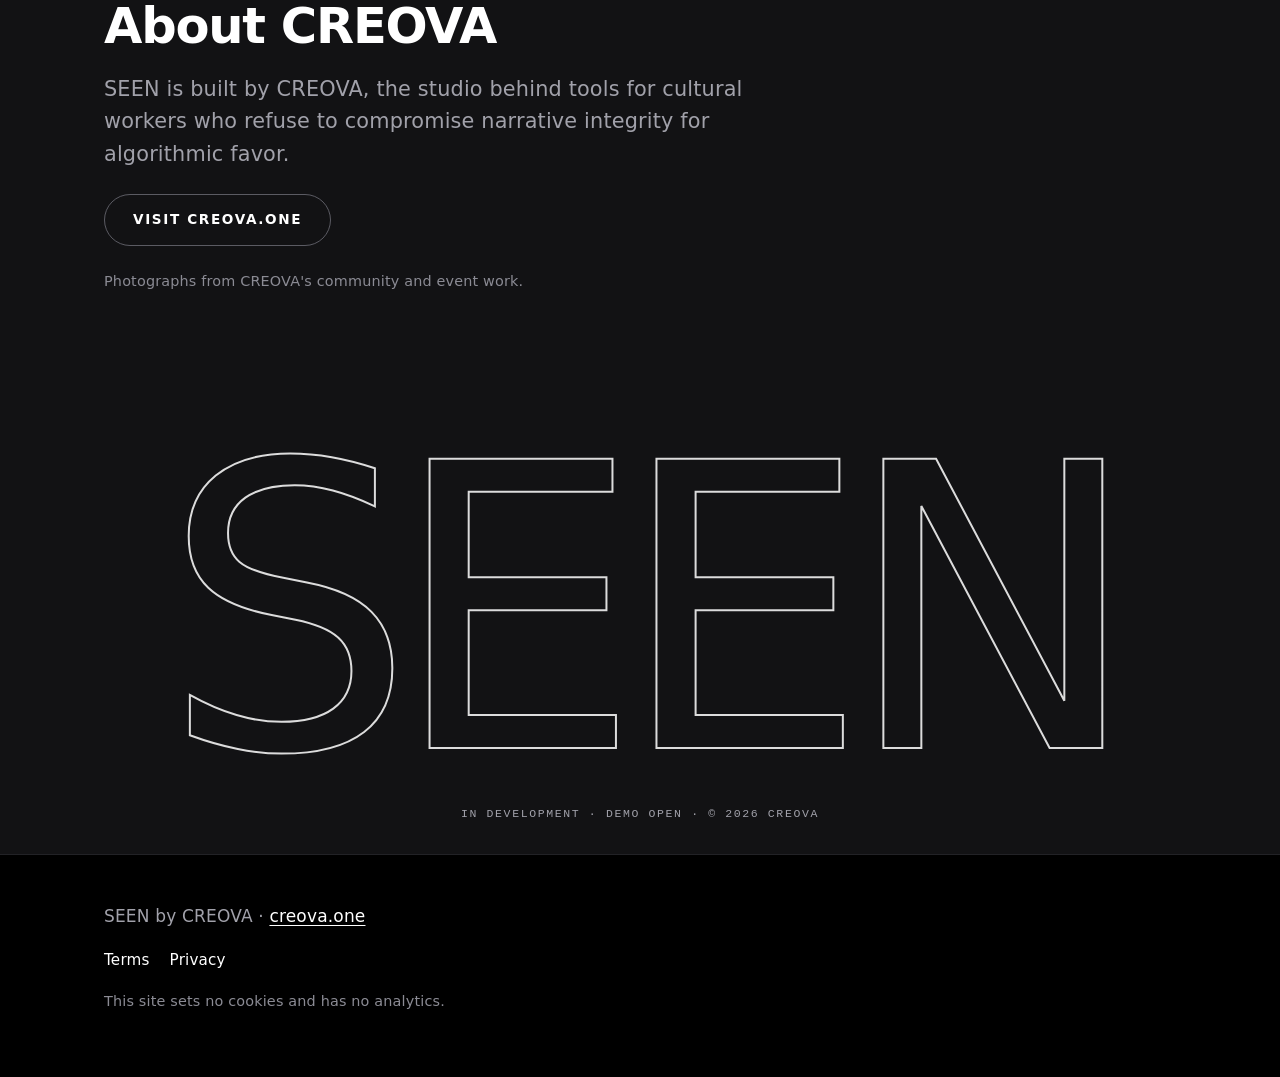
==== commit de6a13ef: "Publish SEEN website" ====
--- a/index.html
+++ b/index.html
@@ -3,7 +3,7 @@
   <head>
     <meta charset="UTF-8" />
     <meta name="viewport" content="width=device-width, initial-scale=1" />
-    <meta http-equiv="Content-Security-Policy" content="default-src 'none'; style-src 'self'; font-src 'self'; img-src 'self' data:; base-uri 'self'; form-action 'none'" />
+    <meta http-equiv="Content-Security-Policy" content="default-src 'none'; script-src 'self'; style-src 'self'; font-src 'self'; img-src 'self' data:; base-uri 'self'; form-action 'none'" />
     <meta name="referrer" content="strict-origin-when-cross-origin" />
     <title>SEEN: You're seen in the app</title>
     <meta name="description" content="SEEN is a home for community stories in English, French and Spanish. Read and listen to stories, follow creators, explore collections and find funding for storytellers." />
@@ -25,6 +25,7 @@
     <meta property="og:url" content="https://seen.creova.one/" />
     <link rel="preload" href="fonts/instrument-serif-latin-400-italic.woff2" as="font" type="font/woff2" crossorigin />
     <link rel="stylesheet" href="styles.css" />
+    <script src="site.js" defer></script>
   </head>
   <body>
     <a class="skip" href="#main">Skip to content</a>
@@ -57,9 +58,10 @@
 
     <main id="main">
       <section class="band band--black hero" aria-labelledby="hero-title">
+        <div class="focus-lines" aria-hidden="true"></div>
         <div class="wrap hero-grid">
           <div class="hero-copy">
-            <p class="eyebrow">SEEN by CREOVA</p>
+            <p class="mono field">Field note / 001</p>
             <h1 id="hero-title">You're <em>seen</em> in the app.</h1>
             <p class="lead">SEEN is a home for community stories in English, French and Spanish. Read and listen to stories, follow the people who tell them, explore collections, and find funding for storytellers.</p>
             <p class="actions">
@@ -68,80 +70,273 @@
             </p>
             <p class="note">The demo uses sample stories and sample accounts. What you create in it stays in your own browser.</p>
           </div>
-          <figure class="hero-figure">
-            <div class="rings" aria-hidden="true"></div>
-            <img src="img/hero-portrait.jpg" alt="Two people posing close together in a studio portrait against a pale background, both smiling at the camera." width="533" height="800" decoding="async" />
-          </figure>
-        </div>
-      </section>
-
-      <section class="band tagline-band" aria-label="SEEN by CREOVA">
-        <div class="wrap"><p class="tagline">Where stories live, where culture breathes.</p></div>
+          <div class="hero-stage">
+            <div class="phone phone--back"><img src="img/app-creators.jpg" alt="The SEEN app's Explore screen on the Creators tab, showing creator cards with initials and story counts." width="508" height="1100" decoding="async" /></div>
+            <div class="phone phone--front"><img src="img/app-home.jpg" alt="The SEEN app's For You screen: a featured story, Midnight Resonance by Kira Chen, with a Start reading button." width="508" height="1100" decoding="async" /></div>
+            <div class="hero-mascot"><p class="bubble bubble--hero" aria-hidden="true">Welcome in!</p><svg class="mascot mascot--hello" viewBox="0 0 220 244" aria-hidden="true" focusable="false" xmlns="http://www.w3.org/2000/svg"><defs><radialGradient id="iris1" cx="38%" cy="32%" r="78%"><stop offset="0" stop-color="#f3e8ff"/><stop offset=".42" stop-color="#c084fc"/><stop offset="1" stop-color="#5b21b6"/></radialGradient></defs>
+    <ellipse cx="110" cy="236" rx="56" ry="7" fill="#000" opacity=".4"/>
+    <ellipse cx="86" cy="214" rx="19" ry="11" fill="#c084fc" stroke="#0b0b0c" stroke-width="5"/>
+    <ellipse cx="134" cy="214" rx="19" ry="11" fill="#c084fc" stroke="#0b0b0c" stroke-width="5"/>
+    <path class="wave" d="M186 120 Q214 96 206 66" fill="none" stroke="#0b0b0c" stroke-width="16" stroke-linecap="round"/><path class="wave" d="M186 120 Q214 96 206 66" fill="none" stroke="#c084fc" stroke-width="9" stroke-linecap="round"/><circle class="wave" cx="206" cy="62" r="12" fill="#c084fc" stroke="#0b0b0c" stroke-width="5"/><path d="M34 128 Q14 150 24 172" fill="none" stroke="#0b0b0c" stroke-width="16" stroke-linecap="round"/><path d="M34 128 Q14 150 24 172" fill="none" stroke="#c084fc" stroke-width="9" stroke-linecap="round"/>
+    <circle cx="110" cy="112" r="86" fill="#fffdfa" stroke="#0b0b0c" stroke-width="6"/>
+    <path d="M30 96 Q40 44 98 30 Q58 54 52 112 Z" fill="#efe7ff" opacity=".8"/>
+    <g class="iris"><circle cx="110" cy="108" r="45" fill="url(#iris1)" stroke="#0b0b0c" stroke-width="5"/><circle cx="110" cy="108" r="19" fill="#12041f"/><circle cx="95" cy="92" r="11" fill="#fff"/><circle cx="127" cy="124" r="5" fill="#fff"/><path transform="translate(128 90) rotate(0) scale(0.7)" fill="#fff" d="M0 -12 C1.6 -4.5 4.5 -1.6 12 0 C4.5 1.6 1.6 4.5 0 12 C-1.6 4.5 -4.5 1.6 -12 0 C-4.5 -1.6 -1.6 -4.5 0 -12Z"/></g>
+    <ellipse cx="50" cy="146" rx="13" ry="7.5" fill="#ff8fb1" opacity=".75"/>
+    <ellipse cx="170" cy="146" rx="13" ry="7.5" fill="#ff8fb1" opacity=".75"/>
+    <path d="M158 40 q6 -9 12 -13 M173 53 q10 -6 18 -7 M183 70 q11 -2 19 3" fill="none" stroke="#0b0b0c" stroke-width="5.5" stroke-linecap="round"/>
+    <path d="M94 170 Q110 186 126 170" fill="none" stroke="#0b0b0c" stroke-width="5" stroke-linecap="round"/>
+    
+    </svg></div>
+            <svg class="spark spark--a" viewBox="-14 -14 28 28" width="34" height="34" aria-hidden="true" focusable="false"><path transform="translate(0 0) rotate(0) scale(1)" fill="#ffd166" d="M0 -12 C1.6 -4.5 4.5 -1.6 12 0 C4.5 1.6 1.6 4.5 0 12 C-1.6 4.5 -4.5 1.6 -12 0 C-4.5 -1.6 -1.6 -4.5 0 -12Z"/></svg><svg class="spark spark--b" viewBox="-14 -14 28 28" width="22" height="22" aria-hidden="true" focusable="false"><path transform="translate(0 0) rotate(0) scale(1)" fill="#c084fc" d="M0 -12 C1.6 -4.5 4.5 -1.6 12 0 C4.5 1.6 1.6 4.5 0 12 C-1.6 4.5 -4.5 1.6 -12 0 C-4.5 -1.6 -1.6 -4.5 0 -12Z"/></svg><svg class="spark spark--c" viewBox="-14 -14 28 28" width="28" height="28" aria-hidden="true" focusable="false"><path transform="translate(0 0) rotate(0) scale(1)" fill="#fff" d="M0 -12 C1.6 -4.5 4.5 -1.6 12 0 C4.5 1.6 1.6 4.5 0 12 C-1.6 4.5 -4.5 1.6 -12 0 C-4.5 -1.6 -1.6 -4.5 0 -12Z"/></svg>
+          </div>
+        </div>
+        <ul class="wrap statusbar mono"><li>Demo open</li><li>Beta planned for January 2027</li><li>Sample stories only</li></ul>
+      </section>
+
+      <div class="marquee" aria-hidden="true"><div class="marquee-track"><div class="marquee-group"><span>Stories</span><span>Creators</span><span>Collections</span><span>Funding</span><span>English</span><span>Français</span><span>Español</span></div><div class="marquee-group"><span>Stories</span><span>Creators</span><span>Collections</span><span>Funding</span><span>English</span><span>Français</span><span>Español</span></div></div></div>
+
+      <section class="band band--black idea" aria-labelledby="idea-title">
+        <div class="wrap idea-grid">
+          <div>
+            <p class="kicker mono">Point of view</p>
+            <h2 id="idea-title" class="display">Not another feed. A place to be seen.</h2>
+          </div>
+          <div class="idea-side">
+            <figure class="study"><svg class="study-art" viewBox="0 0 340 340" aria-hidden="true" focusable="false" xmlns="http://www.w3.org/2000/svg"><g fill="none" stroke-linecap="round">
+      <circle cx="170" cy="170" r="150" stroke="rgba(255,255,255,.4)" stroke-width="1.2" stroke-dasharray="3 7"/>
+      <path d="M170 8 V332 M8 170 H332" stroke="rgba(255,255,255,.4)" stroke-width="1" stroke-dasharray="2 6"/>
+      <circle cx="170" cy="170" r="104" stroke="rgba(255,255,255,.9)" stroke-width="2.2"/>
+      <circle cx="170" cy="170" r="46" stroke="#c084fc" stroke-width="2.2"/>
+      <circle cx="170" cy="170" r="18" stroke="rgba(255,255,255,.9)" stroke-width="1.6"/>
+      <circle cx="154" cy="152" r="9" stroke="rgba(255,255,255,.9)" stroke-width="1.4" stroke-dasharray="2 4"/>
+      <path d="M222 80 L232 64 M250 103 L266 92 M268 134 L286 128" stroke="rgba(255,255,255,.9)" stroke-width="2.4"/>
+      <path d="M146 224 q24 16 48 0" stroke="rgba(255,255,255,.9)" stroke-width="2.2"/>
+      <ellipse cx="136" cy="318" rx="22" ry="9" stroke="rgba(255,255,255,.9)" stroke-width="2"/><ellipse cx="204" cy="318" rx="22" ry="9" stroke="rgba(255,255,255,.9)" stroke-width="2"/>
+      <path d="M66 170 H124 M216 170 H274" stroke="#c084fc" stroke-width="1.2" stroke-dasharray="2 4"/>
+      <path d="M66 62 H274" stroke="rgba(255,255,255,.4)" stroke-width="1"/><path d="M66 56 V68 M274 56 V68" stroke="rgba(255,255,255,.4)" stroke-width="1"/>
+      <path d="M300 66 V274" stroke="rgba(255,255,255,.4)" stroke-width="1"/><path d="M294 66 H306 M294 274 H306" stroke="rgba(255,255,255,.4)" stroke-width="1"/>
+    </g>
+    <g fill="rgba(255,255,255,.9)" font-size="9.5" letter-spacing="1.4" class="mono-svg">
+      <text x="170" y="50" text-anchor="middle" fill="rgba(255,255,255,.4)">&#216; 208</text>
+      <text x="318" y="174" text-anchor="middle" fill="rgba(255,255,255,.4)" transform="rotate(90 318 174)">&#216; 208</text>
+      <text x="170" y="236" text-anchor="middle" fill="#c084fc">IRIS</text>
+      
+    </g>
+    <path transform="translate(292 40) rotate(0) scale(0.9)" fill="#fff" d="M0 -12 C1.6 -4.5 4.5 -1.6 12 0 C4.5 1.6 1.6 4.5 0 12 C-1.6 4.5 -4.5 1.6 -12 0 C-4.5 -1.6 -1.6 -4.5 0 -12Z"/><path transform="translate(40 296) rotate(0) scale(0.6)" fill="#c084fc" d="M0 -12 C1.6 -4.5 4.5 -1.6 12 0 C4.5 1.6 1.6 4.5 0 12 C-1.6 4.5 -4.5 1.6 -12 0 C-4.5 -1.6 -1.6 -4.5 0 -12Z"/></svg><figcaption class="mono">Form study 01 / The eye</figcaption></figure>
+            <p>We begin with the story: who tells it, in which language, and who gets to hear it.</p>
+            <p>SEEN is a CREOVA product in development. This page is an invitation to look closer, not a shop and not a promise.</p>
+          </div>
+        </div>
       </section>
 
       <section id="what" class="band band--black" aria-labelledby="what-title">
         <div class="wrap">
+          <p class="kicker mono">Three ways in</p>
           <h2 id="what-title">What is SEEN?</h2>
-          <div class="cards">
-            <article class="card"><h3>Stories in three languages</h3><p>Read or listen to story worlds in English, French and Spanish, and switch the app's language at any time.</p></article>
-            <article class="card"><h3>Creators and collections</h3><p>Follow creators, save stories, and explore collections gathered around a theme.</p></article>
-            <article class="card"><h3>Funding for storytellers</h3><p>Browse Canadian funding programs for storytellers, each linked to the funder's own page, and keep track of your applications.</p></article>
-          </div>
+          <div class="panels">
+            <article class="mpanel mpanel--story">
+              <div class="paper"><div class="tone" aria-hidden="true"></div><svg class="spot spot--lang" viewBox="0 0 260 210" aria-hidden="true" focusable="false" xmlns="http://www.w3.org/2000/svg"><g transform="rotate(-6 80 57)"><path d="M28 22 H132 Q146 22 146 36 V78 Q146 92 132 92 H60 L36 114 L42 92 H28 Q14 92 14 78 V36 Q14 22 28 22 Z" fill="#fbbf24" stroke="#0b0b0c" stroke-width="5" stroke-linejoin="round"/><text x="80" y="67.2" text-anchor="middle" font-size="30" font-weight="800" fill="#0b0b0c" class="spot-text">Hello</text></g><g transform="rotate(5 181 97)"><path d="M126 62 H236 Q250 62 250 76 V118 Q250 132 236 132 H220 L238 154 L212 132 H126 Q112 132 112 118 V76 Q112 62 126 62 Z" fill="#c084fc" stroke="#0b0b0c" stroke-width="5" stroke-linejoin="round"/><text x="181" y="106.52" text-anchor="middle" font-size="28" font-weight="800" fill="#0b0b0c" class="spot-text">Bonjour</text></g><g transform="rotate(-3 92 162)"><path d="M44 132 H140 Q154 132 154 146 V178 Q154 192 140 192 H76 L52 214 L58 192 H44 Q30 192 30 178 V146 Q30 132 44 132 Z" fill="#e8f1ff" stroke="#0b0b0c" stroke-width="5" stroke-linejoin="round"/><text x="92" y="172.2" text-anchor="middle" font-size="30" font-weight="800" fill="#0b0b0c" class="spot-text">Hola</text></g>
+       <path transform="translate(236 36) rotate(0) scale(1.1)" fill="#fff" d="M0 -12 C1.6 -4.5 4.5 -1.6 12 0 C4.5 1.6 1.6 4.5 0 12 C-1.6 4.5 -4.5 1.6 -12 0 C-4.5 -1.6 -1.6 -4.5 0 -12Z"/><path transform="translate(20 118) rotate(0) scale(0.7)" fill="#0b0b0c" d="M0 -12 C1.6 -4.5 4.5 -1.6 12 0 C4.5 1.6 1.6 4.5 0 12 C-1.6 4.5 -4.5 1.6 -12 0 C-4.5 -1.6 -1.6 -4.5 0 -12Z"/></svg></div>
+              <div class="caption"><h3>Stories in three languages</h3><p>Read or listen to story worlds in English, French and Spanish, and switch the app's language at any time.</p></div>
+            </article>
+            <article class="mpanel mpanel--creator">
+              <div class="paper"><div class="tone" aria-hidden="true"></div><svg class="spot spot--create" viewBox="0 0 260 210" aria-hidden="true" focusable="false" xmlns="http://www.w3.org/2000/svg"><g transform="rotate(-16 130 130)"><rect x="82" y="46" width="96" height="124" rx="12" fill="#60a5fa" stroke="#0b0b0c" stroke-width="5"/><circle cx="130" cy="92" r="14" fill="#fff" stroke="#0b0b0c" stroke-width="4"/><path d="M102 150 Q130 116 158 150" fill="#fff" stroke="#0b0b0c" stroke-width="4"/></g>
+       <g transform="rotate(0 130 130)"><rect x="82" y="46" width="96" height="124" rx="12" fill="#fbbf24" stroke="#0b0b0c" stroke-width="5"/><path d="M130 76 l8 18 20 2 -15 13 5 20 -18 -10 -18 10 5 -20 -15 -13 20 -2 Z" fill="#fff" stroke="#0b0b0c" stroke-width="4" stroke-linejoin="round"/></g>
+       <g transform="rotate(16 130 130)"><rect x="82" y="46" width="96" height="124" rx="12" fill="#c084fc" stroke="#0b0b0c" stroke-width="5"/><path d="M130 138 C96 114 108 82 130 98 C152 82 164 114 130 138 Z" fill="#fff" stroke="#0b0b0c" stroke-width="4" stroke-linejoin="round"/></g>
+       <g transform="translate(176 188) rotate(-42)"><rect x="0" y="-11" width="26" height="22" rx="4" fill="#ff8fb1" stroke="#0b0b0c" stroke-width="5"/><rect x="26" y="-11" width="10" height="22" fill="#d4d4d8" stroke="#0b0b0c" stroke-width="5"/><rect x="36" y="-11" width="76" height="22" fill="#ffd166" stroke="#0b0b0c" stroke-width="5"/><path d="M48 -11 V11 M62 -11 V11" stroke="#0b0b0c" stroke-width="3" opacity=".5"/><path d="M112 -11 L146 0 L112 11 Z" fill="#f3d6a5" stroke="#0b0b0c" stroke-width="5" stroke-linejoin="round"/><path d="M134 -4 L146 0 L134 4 Z" fill="#0b0b0c"/></g>
+       <path transform="translate(34 40) rotate(0) scale(1.1)" fill="#fff" d="M0 -12 C1.6 -4.5 4.5 -1.6 12 0 C4.5 1.6 1.6 4.5 0 12 C-1.6 4.5 -4.5 1.6 -12 0 C-4.5 -1.6 -1.6 -4.5 0 -12Z"/><path transform="translate(228 54) rotate(0) scale(0.8)" fill="#fff" d="M0 -12 C1.6 -4.5 4.5 -1.6 12 0 C4.5 1.6 1.6 4.5 0 12 C-1.6 4.5 -4.5 1.6 -12 0 C-4.5 -1.6 -1.6 -4.5 0 -12Z"/><path transform="translate(214 30) rotate(0) scale(0.5)" fill="#fbbf24" d="M0 -12 C1.6 -4.5 4.5 -1.6 12 0 C4.5 1.6 1.6 4.5 0 12 C-1.6 4.5 -4.5 1.6 -12 0 C-4.5 -1.6 -1.6 -4.5 0 -12Z"/></svg></div>
+              <div class="caption"><h3>Creators and collections</h3><p>Follow creators, save stories, and explore collections gathered around a theme.</p></div>
+            </article>
+            <article class="mpanel mpanel--funding">
+              <div class="paper"><div class="tone" aria-hidden="true"></div><svg class="spot spot--fund" viewBox="0 0 260 210" aria-hidden="true" focusable="false" xmlns="http://www.w3.org/2000/svg"><ellipse cx="130" cy="182" rx="62" ry="20" fill="#ffd166" stroke="#0b0b0c" stroke-width="5"/><rect x="68" y="166" width="124" height="16" fill="#ffd166"/><path d="M68 166 V182 M192 166 V182" stroke="#0b0b0c" stroke-width="5"/><ellipse cx="130" cy="166" rx="62" ry="20" fill="#ffd166" stroke="#0b0b0c" stroke-width="5"/><ellipse cx="130" cy="166" rx="40" ry="11" fill="none" stroke="#0b0b0c" stroke-width="3" opacity=".45"/><ellipse cx="130" cy="154" rx="62" ry="20" fill="#ffe29e" stroke="#0b0b0c" stroke-width="5"/><rect x="68" y="138" width="124" height="16" fill="#ffe29e"/><path d="M68 138 V154 M192 138 V154" stroke="#0b0b0c" stroke-width="5"/><ellipse cx="130" cy="138" rx="62" ry="20" fill="#ffe29e" stroke="#0b0b0c" stroke-width="5"/><ellipse cx="130" cy="138" rx="40" ry="11" fill="none" stroke="#0b0b0c" stroke-width="3" opacity=".45"/><ellipse cx="130" cy="126" rx="62" ry="20" fill="#ffd166" stroke="#0b0b0c" stroke-width="5"/><rect x="68" y="110" width="124" height="16" fill="#ffd166"/><path d="M68 110 V126 M192 110 V126" stroke="#0b0b0c" stroke-width="5"/><ellipse cx="130" cy="110" rx="62" ry="20" fill="#ffd166" stroke="#0b0b0c" stroke-width="5"/><ellipse cx="130" cy="110" rx="40" ry="11" fill="none" stroke="#0b0b0c" stroke-width="3" opacity=".45"/>
+     <path d="M130 94 C128 68 132 52 126 34" fill="none" stroke="#0b0b0c" stroke-width="13" stroke-linecap="round"/><path d="M130 94 C128 68 132 52 126 34" fill="none" stroke="#20c997" stroke-width="6" stroke-linecap="round"/>
+     <path d="M127 58 C98 62 80 44 78 22 C104 22 122 34 127 58 Z" fill="#20c997" stroke="#0b0b0c" stroke-width="5" stroke-linejoin="round"/><path d="M129 46 C158 46 178 30 182 8 C154 8 134 22 129 46 Z" fill="#5eead4" stroke="#0b0b0c" stroke-width="5" stroke-linejoin="round"/>
+     <path d="M127 58 C112 48 100 38 90 30 M129 46 C146 36 160 26 172 16" stroke="#0b0b0c" stroke-width="3" fill="none" opacity=".5"/>
+     <circle cx="38" cy="150" r="17" fill="#ffd166" stroke="#0b0b0c" stroke-width="5"/><path d="M38 141 v18 M31 150 h14" stroke="#0b0b0c" stroke-width="4" stroke-linecap="round"/><circle cx="224" cy="120" r="13" fill="#ffd166" stroke="#0b0b0c" stroke-width="5"/><path d="M224 113 v14 M217 120 h14" stroke="#0b0b0c" stroke-width="3.5" stroke-linecap="round"/>
+     <path transform="translate(212 56) rotate(0) scale(1)" fill="#fff" d="M0 -12 C1.6 -4.5 4.5 -1.6 12 0 C4.5 1.6 1.6 4.5 0 12 C-1.6 4.5 -4.5 1.6 -12 0 C-4.5 -1.6 -1.6 -4.5 0 -12Z"/><path transform="translate(48 70) rotate(0) scale(0.7)" fill="#fff" d="M0 -12 C1.6 -4.5 4.5 -1.6 12 0 C4.5 1.6 1.6 4.5 0 12 C-1.6 4.5 -4.5 1.6 -12 0 C-4.5 -1.6 -1.6 -4.5 0 -12Z"/><path transform="translate(236 168) rotate(0) scale(0.6)" fill="#fbbf24" d="M0 -12 C1.6 -4.5 4.5 -1.6 12 0 C4.5 1.6 1.6 4.5 0 12 C-1.6 4.5 -4.5 1.6 -12 0 C-4.5 -1.6 -1.6 -4.5 0 -12Z"/></svg></div>
+              <div class="caption"><h3>Funding for storytellers</h3><p>Discover funding made for storytellers, all in one place.</p></div>
+            </article>
+          </div>
+        </div>
+      </section>
+
+      <section id="make" class="band band--elevated make" aria-labelledby="make-title" data-make>
+        <div class="wrap make-grid">
+          <div>
+            <p class="kicker mono">Make a SEEN</p>
+            <h2 id="make-title" class="display">Make a SEEN.</h2>
+            <p class="lead">Choose one from each line for a story seed you can carry into the app. Your choices stay on this page.</p>
+            <div class="make-controls" data-controls hidden>
+              <fieldset><legend class="mono">Begin with a feeling</legend><div class="opts"><label class="opt"><input type="radio" name="feeling" value="0" checked /><span>Quiet</span></label><label class="opt"><input type="radio" name="feeling" value="1" /><span>Bold</span></label><label class="opt"><input type="radio" name="feeling" value="2" /><span>Tender</span></label></div></fieldset>
+              <fieldset><legend class="mono">Pick a form</legend><div class="opts"><label class="opt"><input type="radio" name="form" value="0" checked /><span>Story</span></label><label class="opt"><input type="radio" name="form" value="1" /><span>Song</span></label><label class="opt"><input type="radio" name="form" value="2" /><span>Film</span></label></div></fieldset>
+              <fieldset><legend class="mono">Say it in</legend><div class="opts"><label class="opt"><input type="radio" name="lang" value="0" checked /><span>English</span></label><label class="opt"><input type="radio" name="lang" value="1" /><span>Français</span></label><label class="opt"><input type="radio" name="lang" value="2" /><span>Español</span></label></div></fieldset>
+            </div>
+          </div>
+          <div class="make-card">
+            <p class="mono make-label">Your SEEN <span data-tags>Quiet · Story · English</span></p>
+            <p class="seed" data-output lang="en" aria-live="polite">A story about the one room in your house that never gets loud.</p>
+            <p class="note" data-fallback>Here is one to start with.</p>
+            <p class="actions">
+              <button type="button" class="btn btn-ghost" data-copy data-done="Copied" hidden>Copy my SEEN</button>
+              <a class="btn btn-primary" href="https://seen-sigma-eight.vercel.app" rel="noopener">Take it into the app</a>
+            </p>
+          </div>
+        </div>
+        <ul data-seeds hidden><li data-seed="en-0-0" lang="en">A story about the one room in your house that never gets loud.</li><li data-seed="en-0-1" lang="en">A song for the hour just before everyone wakes.</li><li data-seed="en-0-2" lang="en">A film that is only the light moving across one kitchen table.</li><li data-seed="en-1-0" lang="en">A story that begins with you saying the thing out loud.</li><li data-seed="en-1-1" lang="en">A song that takes up the whole street.</li><li data-seed="en-1-2" lang="en">A film whose first shot is the last thing anyone expected.</li><li data-seed="en-2-0" lang="en">A story about someone who remembers your name correctly.</li><li data-seed="en-2-1" lang="en">A song for the person who stayed.</li><li data-seed="en-2-2" lang="en">A film made of hands: cooking, mending, waving goodbye.</li><li data-seed="fr-0-0" lang="fr">Une histoire sur la seule pièce de la maison qui ne devient jamais bruyante.</li><li data-seed="fr-0-1" lang="fr">Une chanson pour l'heure juste avant que tout le monde se réveille.</li><li data-seed="fr-0-2" lang="fr">Un film qui n'est que la lumière qui traverse une table de cuisine.</li><li data-seed="fr-1-0" lang="fr">Une histoire qui commence par vous, qui dites la chose à voix haute.</li><li data-seed="fr-1-1" lang="fr">Une chanson qui prend toute la rue.</li><li data-seed="fr-1-2" lang="fr">Un film dont le premier plan est ce que personne n'attendait.</li><li data-seed="fr-2-0" lang="fr">Une histoire sur quelqu'un qui retient correctement votre nom.</li><li data-seed="fr-2-1" lang="fr">Une chanson pour la personne qui est restée.</li><li data-seed="fr-2-2" lang="fr">Un film fait de mains : qui cuisinent, qui réparent, qui disent au revoir.</li><li data-seed="es-0-0" lang="es">Una historia sobre la única habitación de tu casa que nunca se pone ruidosa.</li><li data-seed="es-0-1" lang="es">Una canción para la hora justo antes de que todos despierten.</li><li data-seed="es-0-2" lang="es">Una película que es solo la luz cruzando una mesa de cocina.</li><li data-seed="es-1-0" lang="es">Una historia que empieza contigo diciendo la cosa en voz alta.</li><li data-seed="es-1-1" lang="es">Una canción que ocupa toda la calle.</li><li data-seed="es-1-2" lang="es">Una película cuyo primer plano es lo que nadie esperaba.</li><li data-seed="es-2-0" lang="es">Una historia sobre alguien que recuerda bien tu nombre.</li><li data-seed="es-2-1" lang="es">Una canción para la persona que se quedó.</li><li data-seed="es-2-2" lang="es">Una película hecha de manos: cocinando, remendando, diciendo adiós.</li></ul>
+      </section>
+
+      <section class="band band--surface tour" aria-labelledby="tour-title">
+        <div class="wrap">
+          <p class="kicker mono">Inside the app</p>
+          <h2 id="tour-title">Take a look inside</h2>
+          <p class="lead">A quick tour of the demo app.</p>
+          <div class="shots">
+            <figure class="shot shot--1"><div class="phone "><img src="img/app-home.jpg" alt="The SEEN app's For You screen: a featured story, Midnight Resonance by Kira Chen, with a Start reading button." width="508" height="1100" loading="lazy" decoding="async" /></div><figcaption>A featured story, right on your home screen</figcaption></figure>
+            <figure class="shot shot--2"><div class="phone "><img src="img/app-explore.jpg" alt="The SEEN app's Explore screen with Stories, Creators and Collections tabs and a featured story." width="508" height="1100" loading="lazy" decoding="async" /></div><figcaption>Browse stories, creators and collections</figcaption></figure>
+            <figure class="shot shot--3"><div class="phone "><img src="img/app-creators.jpg" alt="The SEEN app's Explore screen on the Creators tab, showing creator cards with initials and story counts." width="508" height="1100" loading="lazy" decoding="async" /></div><figcaption>Meet creators and see their stories</figcaption></figure>
+          </div>
+          <p class="note">Screens from the demo app, which runs on sample stories.</p>
         </div>
       </section>
 
       <section id="creators" class="band band--elevated band--creator" aria-labelledby="creators-title">
         <div class="wrap split">
           <div>
+            <p class="kicker mono">Creators</p>
             <h2 id="creators-title">For creators</h2>
             <p class="lead">Tell your story on your terms.</p>
-            <p>Write and publish stories with image descriptions and content notes, so more people can take part. Your credit and your consent come first.</p>
-            <div class="panel panel--accent">
-              <h3>Before the beta opens, we are working on:</h3>
-              <ul><li>Permissions and credit for everyone who worked on a story</li><li>A way to challenge a credit</li><li>Privacy settings you control</li><li>Reporting, and removal of content that should come down</li></ul>
+            <p>Share your stories with the people who will love them. Your credit and your consent come first.</p>
+            <div class="quest-card">
+              <h3>What we're building toward:</h3>
+              <ul><li>Credit that follows your work</li><li>Control over who sees what</li><li>A respectful place to share</li></ul>
             </div>
           </div>
-          <figure class="photo"><img src="img/creators-laptop.jpg" alt="A woman laughing as she looks up from a laptop in a community lounge with bookshelves behind her." width="960" height="639" loading="lazy" decoding="async" /></figure>
+          <figure class="polaroid polaroid--a">
+            <span class="tape" aria-hidden="true"></span>
+            <img src="img/creators-laptop.jpg" alt="A woman laughing as she looks up from a laptop in a community lounge with bookshelves behind her." width="960" height="639" loading="lazy" decoding="async" />
+            <div class="figure-mascot"><p class="bubble " aria-hidden="true">Say it your way.</p><svg class="mascot mascot--read" viewBox="0 0 220 244" aria-hidden="true" focusable="false" xmlns="http://www.w3.org/2000/svg"><defs><radialGradient id="iris2" cx="38%" cy="32%" r="78%"><stop offset="0" stop-color="#f3e8ff"/><stop offset=".42" stop-color="#c084fc"/><stop offset="1" stop-color="#5b21b6"/></radialGradient></defs>
+    <ellipse cx="110" cy="236" rx="56" ry="7" fill="#000" opacity=".4"/>
+    <ellipse cx="86" cy="214" rx="19" ry="11" fill="#c084fc" stroke="#0b0b0c" stroke-width="5"/>
+    <ellipse cx="134" cy="214" rx="19" ry="11" fill="#c084fc" stroke="#0b0b0c" stroke-width="5"/>
+    
+    <circle cx="110" cy="112" r="86" fill="#fffdfa" stroke="#0b0b0c" stroke-width="6"/>
+    <path d="M30 96 Q40 44 98 30 Q58 54 52 112 Z" fill="#efe7ff" opacity=".8"/>
+    <g class="iris" transform="translate(-12 14)"><circle cx="110" cy="108" r="43" fill="url(#iris2)" stroke="#0b0b0c" stroke-width="5"/><circle cx="110" cy="108" r="18" fill="#12041f"/><circle cx="96" cy="94" r="10" fill="#fff"/><circle cx="126" cy="122" r="4.5" fill="#fff"/></g>
+    <ellipse cx="50" cy="146" rx="13" ry="7.5" fill="#ff8fb1" opacity=".75"/>
+    <ellipse cx="170" cy="146" rx="13" ry="7.5" fill="#ff8fb1" opacity=".75"/>
+    <path d="M158 40 q6 -9 12 -13 M173 53 q10 -6 18 -7 M183 70 q11 -2 19 3" fill="none" stroke="#0b0b0c" stroke-width="5.5" stroke-linecap="round"/>
+    <path d="M98 172 Q110 178 122 172" fill="none" stroke="#0b0b0c" stroke-width="5" stroke-linecap="round"/>
+    <path d="M40 150 Q50 190 86 196" fill="none" stroke="#0b0b0c" stroke-width="16" stroke-linecap="round"/><path d="M40 150 Q50 190 86 196" fill="none" stroke="#c084fc" stroke-width="9" stroke-linecap="round"/><path d="M180 150 Q170 190 134 196" fill="none" stroke="#0b0b0c" stroke-width="16" stroke-linecap="round"/><path d="M180 150 Q170 190 134 196" fill="none" stroke="#c084fc" stroke-width="9" stroke-linecap="round"/>
+    <g transform="translate(110 198)"><path d="M-44 -6 L0 -14 L44 -6 L44 20 L0 12 L-44 20 Z" fill="#fbbf24" stroke="#0b0b0c" stroke-width="5" stroke-linejoin="round"/><path d="M0 -14 L0 12" stroke="#0b0b0c" stroke-width="4"/><path d="M-34 0 L-8 -4 M-34 8 L-8 4 M8 -4 L34 0 M8 4 L34 8" stroke="#0b0b0c" stroke-width="3" stroke-linecap="round" opacity=".55"/></g></svg></div>
+          </figure>
         </div>
       </section>
 
       <section id="viewers" class="band band--surface band--story" aria-labelledby="viewers-title">
         <div class="wrap split split--flip">
           <div>
+            <p class="kicker mono">Viewers</p>
             <h2 id="viewers-title">For viewers</h2>
             <p class="lead">Open a story and start reading or listening.</p>
             <p>SEEN works on small phones and is built with access in mind.</p>
-            <ul><li>Interface in English, French and Spanish</li><li>A larger text option</li><li>Playback speed controls</li><li>Tools to report something that isn't right</li></ul>
-          </div>
-          <figure class="photo"><img src="img/viewers-chess.jpg" alt="Two people talking over a chess board in a community room with full bookshelves." width="960" height="639" loading="lazy" decoding="async" /></figure>
+            <ul class="chips"><li>Interface in English, French and Spanish</li><li>A larger text option</li><li>Playback speed controls</li></ul>
+          </div>
+          <figure class="polaroid polaroid--b">
+            <span class="tape" aria-hidden="true"></span>
+            <img src="img/viewers-chess.jpg" alt="Two people talking over a chess board in a community room with full bookshelves." width="960" height="639" loading="lazy" decoding="async" />
+            <div class="figure-mascot figure-mascot--left"><p class="bubble " aria-hidden="true">Ooh, what's this one?</p><svg class="mascot mascot--wow" viewBox="0 0 220 244" aria-hidden="true" focusable="false" xmlns="http://www.w3.org/2000/svg"><defs><radialGradient id="iris3" cx="38%" cy="32%" r="78%"><stop offset="0" stop-color="#f3e8ff"/><stop offset=".42" stop-color="#c084fc"/><stop offset="1" stop-color="#5b21b6"/></radialGradient></defs>
+    <ellipse cx="110" cy="236" rx="56" ry="7" fill="#000" opacity=".4"/>
+    <ellipse cx="86" cy="214" rx="19" ry="11" fill="#c084fc" stroke="#0b0b0c" stroke-width="5"/>
+    <ellipse cx="134" cy="214" rx="19" ry="11" fill="#c084fc" stroke="#0b0b0c" stroke-width="5"/>
+    <path d="M34 120 Q8 100 16 70" fill="none" stroke="#0b0b0c" stroke-width="16" stroke-linecap="round"/><path d="M34 120 Q8 100 16 70" fill="none" stroke="#c084fc" stroke-width="9" stroke-linecap="round"/><path d="M186 120 Q212 100 204 70" fill="none" stroke="#0b0b0c" stroke-width="16" stroke-linecap="round"/><path d="M186 120 Q212 100 204 70" fill="none" stroke="#c084fc" stroke-width="9" stroke-linecap="round"/>
+    <circle cx="110" cy="112" r="86" fill="#fffdfa" stroke="#0b0b0c" stroke-width="6"/>
+    <path d="M30 96 Q40 44 98 30 Q58 54 52 112 Z" fill="#efe7ff" opacity=".8"/>
+    <g class="iris"><circle cx="110" cy="108" r="50" fill="url(#iris3)" stroke="#0b0b0c" stroke-width="5"/><path transform="translate(110 108) rotate(0) scale(2.1)" fill="#fff" d="M0 -12 C1.6 -4.5 4.5 -1.6 12 0 C4.5 1.6 1.6 4.5 0 12 C-1.6 4.5 -4.5 1.6 -12 0 C-4.5 -1.6 -1.6 -4.5 0 -12Z"/><path transform="translate(84 84) rotate(0) scale(0.8)" fill="#fff" d="M0 -12 C1.6 -4.5 4.5 -1.6 12 0 C4.5 1.6 1.6 4.5 0 12 C-1.6 4.5 -4.5 1.6 -12 0 C-4.5 -1.6 -1.6 -4.5 0 -12Z"/><path transform="translate(138 132) rotate(0) scale(0.6)" fill="#fff" d="M0 -12 C1.6 -4.5 4.5 -1.6 12 0 C4.5 1.6 1.6 4.5 0 12 C-1.6 4.5 -4.5 1.6 -12 0 C-4.5 -1.6 -1.6 -4.5 0 -12Z"/></g>
+    <ellipse cx="50" cy="146" rx="13" ry="7.5" fill="#ff8fb1" opacity=".75"/>
+    <ellipse cx="170" cy="146" rx="13" ry="7.5" fill="#ff8fb1" opacity=".75"/>
+    <path d="M158 40 q6 -9 12 -13 M173 53 q10 -6 18 -7 M183 70 q11 -2 19 3" fill="none" stroke="#0b0b0c" stroke-width="5.5" stroke-linecap="round"/>
+    <ellipse cx="110" cy="174" rx="8" ry="10" fill="#5b1a2e" stroke="#0b0b0c" stroke-width="4"/>
+    
+    </svg></div>
+          </figure>
         </div>
       </section>
 
       <section id="beta" class="band band--black" aria-labelledby="beta-title">
         <div class="wrap">
+          <p class="kicker mono">Where we are</p>
           <h2 id="beta-title">Beta status</h2>
-          <div class="beta-grid">
-            <div class="panel panel--now">
+          <div class="quest">
+            <div class="stage stage--now">
+              <span class="ribbon">Now</span>
               <h3><span class="live-dot" aria-hidden="true"></span>Today</h3>
               <p>The demo app is open to try. It runs on sample stories and sample accounts, and everything you do stays in your own browser.</p>
               <p class="actions"><a class="btn btn-primary" href="https://seen-sigma-eight.vercel.app" rel="noopener">Try the demo app</a></p>
             </div>
-            <div class="panel panel--plan">
+            <div class="trail" aria-hidden="true"><i></i><i></i><i></i><i></i><b></b></div>
+            <div class="stage stage--next">
+              <span class="ribbon ribbon--next">Next</span>
               <h3>Planned: Beta 1, January 2027 (date to be confirmed)</h3>
-              <ul><li>Accounts that work across your devices</li><li>Browsing without an account (limited)</li><li>Creator publishing</li><li>Transcripts that creators can edit</li></ul>
+              <ul><li>Real accounts, on all your devices</li><li>Tools for creators to publish their work</li></ul>
             </div>
           </div>
           <p class="note">Dates and scope can change. We will update this page when they do.</p>
         </div>
       </section>
 
-      <section id="about" class="band band--surface" aria-labelledby="about-title">
+      <section class="band band--surface faq" aria-labelledby="faq-title">
+        <div class="wrap faq-grid">
+          <div>
+            <p class="kicker mono">Good to know</p>
+            <h2 id="faq-title" class="display">A few honest answers.</h2>
+          </div>
+          <div class="faq-list">
+            <details><summary>Can I try SEEN now?</summary><p>Yes. The demo app is open. It runs on sample stories and sample accounts, and what you create in it stays in your own browser.</p></details>
+            <details><summary>When does the beta open?</summary><p>We are planning Beta 1 for January 2027. The date is to be confirmed, and we will update this page when it is.</p></details>
+            <details><summary>Is SEEN only in English?</summary><p>No. The app works in English, French and Spanish, and so does this site.</p></details>
+            <details><summary>Who makes SEEN?</summary><p>CREOVA, a cultural storytelling studio in Ontario.</p></details>
+            <details><summary>Can I share my own stories?</summary><p>Creator tools are part of the plan for the beta. We will say more when they are ready.</p></details>
+          </div>
+        </div>
+      </section>
+
+      <section class="band band--black closer" aria-labelledby="closer-title">
+        <div class="wrap closer-grid">
+          <figure class="arch">
+            <img src="img/hero-portrait.jpg" alt="Two people posing close together in a studio portrait against a pale background, both smiling at the camera." width="533" height="800" loading="lazy" decoding="async" />
+            <span class="arch-burst" aria-hidden="true"><svg class="burst" viewBox="0 0 200 200" aria-hidden="true" focusable="false" xmlns="http://www.w3.org/2000/svg"><polygon points="196.0,100.0 160.4,113.8 186.5,141.7 148.5,138.7 159.9,175.1 126.9,155.9 121.4,193.6 100.0,162.0 78.6,193.6 73.1,155.9 40.1,175.1 51.5,138.7 13.5,141.7 39.6,113.8 4.0,100.0 39.6,86.2 13.5,58.3 51.5,61.3 40.1,24.9 73.1,44.1 78.6,6.4 100.0,38.0 121.4,6.4 126.9,44.1 159.9,24.9 148.5,61.3 186.5,58.3 160.4,86.2" fill="#c084fc" stroke="#0b0b0c" stroke-width="5" stroke-linejoin="round"/></svg></span>
+          </figure>
+          <div class="closer-copy">
+            <div class="figure-mascot figure-mascot--inline"><p class="bubble " aria-hidden="true">See you inside!</p><svg class="mascot mascot--joy" viewBox="0 0 220 244" aria-hidden="true" focusable="false" xmlns="http://www.w3.org/2000/svg"><defs><radialGradient id="iris4" cx="38%" cy="32%" r="78%"><stop offset="0" stop-color="#f3e8ff"/><stop offset=".42" stop-color="#c084fc"/><stop offset="1" stop-color="#5b21b6"/></radialGradient></defs>
+    <ellipse cx="110" cy="236" rx="56" ry="7" fill="#000" opacity=".4"/>
+    <ellipse cx="86" cy="214" rx="19" ry="11" fill="#c084fc" stroke="#0b0b0c" stroke-width="5"/>
+    <ellipse cx="134" cy="214" rx="19" ry="11" fill="#c084fc" stroke="#0b0b0c" stroke-width="5"/>
+    <path d="M34 128 Q8 124 14 96" fill="none" stroke="#0b0b0c" stroke-width="16" stroke-linecap="round"/><path d="M34 128 Q8 124 14 96" fill="none" stroke="#c084fc" stroke-width="9" stroke-linecap="round"/><path d="M186 128 Q212 124 206 96" fill="none" stroke="#0b0b0c" stroke-width="16" stroke-linecap="round"/><path d="M186 128 Q212 124 206 96" fill="none" stroke="#c084fc" stroke-width="9" stroke-linecap="round"/>
+    <circle cx="110" cy="112" r="86" fill="#fffdfa" stroke="#0b0b0c" stroke-width="6"/>
+    <path d="M30 96 Q40 44 98 30 Q58 54 52 112 Z" fill="#efe7ff" opacity=".8"/>
+    <path d="M58 118 Q110 56 162 118" fill="none" stroke="#0b0b0c" stroke-width="9" stroke-linecap="round"/><path d="M70 112 Q110 72 150 112" fill="none" stroke="#c084fc" stroke-width="5" stroke-linecap="round"/><path transform="translate(150 78) rotate(0) scale(0.8)" fill="#fbbf24" d="M0 -12 C1.6 -4.5 4.5 -1.6 12 0 C4.5 1.6 1.6 4.5 0 12 C-1.6 4.5 -4.5 1.6 -12 0 C-4.5 -1.6 -1.6 -4.5 0 -12Z"/><path transform="translate(70 82) rotate(0) scale(0.6)" fill="#c084fc" d="M0 -12 C1.6 -4.5 4.5 -1.6 12 0 C4.5 1.6 1.6 4.5 0 12 C-1.6 4.5 -4.5 1.6 -12 0 C-4.5 -1.6 -1.6 -4.5 0 -12Z"/>
+    <ellipse cx="50" cy="146" rx="13" ry="7.5" fill="#ff8fb1" opacity=".75"/>
+    <ellipse cx="170" cy="146" rx="13" ry="7.5" fill="#ff8fb1" opacity=".75"/>
+    <path d="M158 40 q6 -9 12 -13 M173 53 q10 -6 18 -7 M183 70 q11 -2 19 3" fill="none" stroke="#0b0b0c" stroke-width="5.5" stroke-linecap="round"/>
+    <path d="M88 158 Q110 196 132 158 Z" fill="#5b1a2e" stroke="#0b0b0c" stroke-width="5" stroke-linejoin="round"/><path d="M98 176 Q110 186 122 176" fill="#ff8fb1" stroke="none"/>
+    
+    </svg></div>
+            <h2 id="closer-title">Ready to be seen?</h2>
+            <p class="lead">Open the demo and take a look around.</p>
+            <p class="actions"><a class="btn btn-primary btn-big" href="https://seen-sigma-eight.vercel.app" rel="noopener">Try the demo app</a></p>
+          </div>
+        </div>
+      </section>
+
+      <section id="about" class="band band--surface about" aria-labelledby="about-title">
         <div class="wrap">
           <h2 id="about-title">About CREOVA</h2>
           <p class="lead">SEEN is built by CREOVA, the studio behind tools for cultural workers who refuse to compromise narrative integrity for algorithmic favor.</p>
           <p class="actions"><a class="btn btn-ghost" href="https://creova.one" rel="noopener">Visit creova.one</a></p>
           <p class="note">Photographs from CREOVA's community and event work.</p>
         </div>
+        <div class="giant" aria-hidden="true">SEEN</div>
+        <p class="wrap mono giant-note">In development · Demo open · © 2026 CREOVA</p>
       </section>
     </main>
 
--- a/styles.css
+++ b/styles.css
@@ -1,13 +1,7 @@
-/* SEEN website: colours and components from the SEEN app (src/styles/seen-tokens.css: pure black canvas, dark surfaces with
-   hairline borders, white pill buttons, story / creator / funding accents, the green glow of the entry button);
-   typefaces from the CREOVA brand (creova.one: Quasimoda first, then Avenir Next / Century Gothic / General Sans;
-   Instrument Serif for accents). Quasimoda is a licensed Adobe font and is not loaded here, exactly as on creova.one
-   today. Only Instrument Serif (OFL) is self-hosted; nothing is requested from other origins. */
 @font-face { font-family: "Instrument Serif"; src: url("fonts/instrument-serif-latin-400-normal.woff2") format("woff2"); font-weight: 400; font-style: normal; font-display: swap; }
 @font-face { font-family: "Instrument Serif"; src: url("fonts/instrument-serif-latin-400-italic.woff2") format("woff2"); font-weight: 400; font-style: italic; font-display: swap; }
-
 :root {
-  /* SEEN app tokens */
+  
   --canvas: #000000;
   --surface: #121214;
   --elevated: #1a1a1d;
@@ -16,28 +10,27 @@
   --text: #ffffff;
   --text-2: #a1a1aa;
   --muted: #8b8b94;
-  --brand-accent: #c084fc;   /* seen-brand-accent / creator */
+  --brand-accent: #c084fc;   
   --story: #fbbf24;
   --funding: #ffd166;
   --info: #60a5fa;
-  --live: #4caf50;           /* glow on the app's entry button */
-
-  /* CREOVA typefaces (creova.one globals.css) */
+  --live: #4caf50;           
+  
   --font-display: "Quasimoda", "quasimoda", "Avenir Next", "Century Gothic", "General Sans", "Segoe UI", system-ui, sans-serif;
   --font-body: "Quasimoda", "quasimoda", "Avenir Next", "General Sans", "Segoe UI", system-ui, sans-serif;
   --font-accent: "Hiro", "Instrument Serif", Georgia, serif;
-
   --focus: #ffffff;
+  --ink: #0b0b0c;
+  --paper: #fffdf7;
   --gutter: 20px;
   --radius: 20px;
 }
 @media (min-width: 360px) { :root { --gutter: 24px; } }
-
 *, *::before, *::after { box-sizing: border-box; }
 html { -webkit-text-size-adjust: 100%; scroll-padding-top: 120px; }
-body { margin: 0; background: var(--canvas); color: var(--text); font-family: var(--font-body); font-weight: 400; letter-spacing: 0.01em; font-size: 1.0625rem; line-height: 1.6; }
+html, body { overflow-x: clip; }
+body { counter-reset: sec; margin: 0; background: var(--canvas); color: var(--text); font-family: var(--font-body); font-weight: 400; letter-spacing: 0.01em; font-size: 1.0625rem; line-height: 1.6; }
 @media (prefers-reduced-motion: no-preference) { html { scroll-behavior: smooth; } }
-
 .wrap { max-width: 1120px; margin: 0 auto; padding: 0 var(--gutter); }
 a { color: inherit; text-underline-offset: 3px; }
 a:focus-visible, .btn:focus-visible { outline: 3px solid var(--focus); outline-offset: 3px; border-radius: 6px; }
@@ -45,7 +38,6 @@
 ul { padding-left: 1.25rem; margin: 0.5rem 0 0; }
 li { margin: 6px 0; }
 img { display: block; max-width: 100%; height: auto; }
-
 h1, h2, h3 { font-family: var(--font-display); font-weight: 700; margin: 0; }
 h1 { font-size: clamp(2.6rem, 8.5vw, 5.25rem); line-height: 1.02; letter-spacing: -0.035em; }
 h2 { font-size: clamp(2rem, 5.5vw, 3.1rem); line-height: 1.08; letter-spacing: -0.025em; margin-bottom: 1.25rem; }
@@ -54,18 +46,13 @@
 .lead { font-size: clamp(1.1rem, 2.4vw, 1.3rem); line-height: 1.55; color: var(--text); }
 .note { font-size: 0.9rem; color: var(--muted); }
 .eyebrow { text-transform: uppercase; letter-spacing: 0.4em; font-size: 0.75rem; font-weight: 500; margin: 0 0 1.5rem; color: var(--text-2); }
-
 .skip { position: absolute; left: var(--gutter); top: -100px; z-index: 20; background: var(--text); color: var(--canvas); padding: 12px 16px; border-radius: 8px; font-weight: 600; }
 .skip:focus { top: 12px; }
-
-/* CREOVA bar */
 .creova-bar { background: var(--surface); border-bottom: 1px solid var(--border); color: var(--text-2); font-size: 0.875rem; }
 .bar-row { display: flex; align-items: center; gap: 10px; min-height: 44px; }
 .bar-row p { margin: 0; max-width: none; }
 .bar-row a { display: inline-block; padding: 12px 0; color: var(--text); font-weight: 600; }
 .bar-row img { flex-shrink: 0; }
-
-/* Header */
 .site-header { position: sticky; top: 0; z-index: 10; background: rgba(0, 0, 0, 0.92); -webkit-backdrop-filter: blur(10px); backdrop-filter: blur(10px); border-bottom: 1px solid var(--border); }
 .header-row { display: flex; flex-wrap: wrap; align-items: center; justify-content: space-between; gap: 0 16px; padding-top: 6px; padding-bottom: 6px; }
 .wordmark { font-family: var(--font-display); font-weight: 700; letter-spacing: 0.35em; text-decoration: none; min-height: 44px; display: inline-flex; align-items: center; font-size: 1.1rem; }
@@ -81,10 +68,9 @@
 .pill a, .pill span { display: inline-flex; align-items: center; justify-content: center; min-height: 44px; min-width: 44px; padding: 0 12px; border-radius: 999px; font-size: 0.8rem; font-weight: 600; letter-spacing: 0.08em; text-decoration: none; color: var(--text-2); }
 .pill [aria-current] { background: var(--text); color: var(--canvas); }
 .pill a:hover { background: var(--elevated); color: var(--text); }
-
-/* Buttons: white pills with spaced uppercase labels, the app's primary action */
 .actions { display: flex; flex-wrap: wrap; gap: 12px; margin: 1.5rem 0; max-width: none; }
-.btn { display: inline-flex; align-items: center; justify-content: center; min-height: 52px; padding: 0 28px; border-radius: 999px; font-weight: 600; font-size: 0.85rem; letter-spacing: 0.12em; text-transform: uppercase; text-decoration: none; border: 1.5px solid transparent; transition: transform 0.15s ease, background-color 0.15s ease; }
+.btn { background: transparent; font-family: inherit; cursor: pointer; display: inline-flex; align-items: center; justify-content: center; min-height: 52px; padding: 0 28px; border-radius: 999px; font-weight: 600; font-size: 0.85rem; letter-spacing: 0.12em; text-transform: uppercase; text-decoration: none; border: 1.5px solid transparent; transition: transform 0.15s ease, background-color 0.15s ease; }
+.btn-big { min-height: 64px; padding: 0 44px; font-size: 1rem; }
 .btn-small { min-height: 44px; padding: 0 18px; font-size: 0.75rem; }
 .btn-primary { background: var(--text); color: var(--canvas); }
 .btn-primary:hover { background: #e4e4e7; }
@@ -92,8 +78,6 @@
 .btn-ghost:hover { background: var(--elevated); }
 @media (prefers-reduced-motion: no-preference) { .btn:hover { transform: translateY(-2px); } }
 @media (max-width: 559px) { .header-tools .btn { display: none; } }
-
-/* Bands: black and the app's dark surfaces; each section carries one of the app's domain accents */
 .band { padding: clamp(56px, 9vw, 112px) 0; position: relative; overflow: hidden; border-top: 1px solid var(--border); }
 .band:first-child { border-top: 0; }
 .band--black { background: var(--canvas); }
@@ -101,84 +85,184 @@
 .band--elevated { background: var(--elevated); }
 .band--creator { --accent: var(--brand-accent); }
 .band--story { --accent: var(--story); }
-
-/* Hero: the "You're seen" portrait in an arch, inside concentric rings and a soft creator-purple glow */
-.hero { padding-top: clamp(48px, 8vw, 96px); padding-bottom: clamp(56px, 9vw, 112px); }
-.hero::before { content: ""; position: absolute; inset: -20% -10% auto auto; width: 70%; height: 120%; background: radial-gradient(closest-side, rgba(192, 132, 252, 0.16), transparent 70%); pointer-events: none; }
-.hero-grid { position: relative; display: grid; gap: 40px; grid-template-columns: 1fr; align-items: center; }
-@media (min-width: 900px) { .hero-grid { grid-template-columns: 1.15fr 0.85fr; gap: 56px; } }
-.hero h1 { max-width: 12ch; }
-.hero h1 em { color: var(--brand-accent); font-size: 1.12em; line-height: 0.9; }
-.hero .lead { max-width: 34rem; margin-top: 1.5rem; color: var(--text-2); }
-.hero-figure { position: relative; margin: 0 auto; width: min(100%, 380px); }
-.hero-figure img { position: relative; z-index: 1; width: 100%; border-radius: 999px 999px 28px 28px; aspect-ratio: 2 / 3; object-fit: cover; box-shadow: 0 30px 80px rgba(192, 132, 252, 0.18); }
-.rings { position: absolute; z-index: 0; inset: -14% -22% -8% -22%; border-radius: 50%;
-  background: repeating-radial-gradient(circle at center, rgba(255, 255, 255, 0.22) 0 1.5px, transparent 1.5px 30px);
-  -webkit-mask-image: radial-gradient(circle at center, #000 45%, transparent 72%);
-  mask-image: radial-gradient(circle at center, #000 45%, transparent 72%); }
+.band h2 { text-wrap: balance; }
+.hero { padding-top: clamp(40px, 7vw, 88px); padding-bottom: clamp(72px, 10vw, 128px); }
+.focus-lines { position: absolute; inset: 0; pointer-events: none; background: repeating-conic-gradient(from 0deg at 72% 46%, rgba(255, 255, 255, 0.075) 0 0.55deg, transparent 0.55deg 4.5deg); -webkit-mask-image: radial-gradient(circle at 72% 46%, transparent 0 13%, #000 32%, transparent 78%); mask-image: radial-gradient(circle at 72% 46%, transparent 0 13%, #000 32%, transparent 78%); }
+.hero::after { content: ""; position: absolute; left: 0; bottom: 0; width: 46%; height: 52%; pointer-events: none; background: radial-gradient(circle, rgba(192, 132, 252, 0.4) 1.5px, transparent 1.8px) 0 0 / 14px 14px; -webkit-mask-image: linear-gradient(to top right, #000, transparent 70%); mask-image: linear-gradient(to top right, #000, transparent 70%); }
+.hero-grid { position: relative; z-index: 1; display: grid; gap: 28px; grid-template-columns: 1fr; align-items: center; }
+@media (min-width: 900px) { .hero-grid { grid-template-columns: 1.25fr 0.75fr; gap: 16px; } }
+.hero h1 { font-weight: 300; font-size: clamp(3rem, 8.4vw, 7.4rem); line-height: 0.94; letter-spacing: -0.045em; max-width: 9ch; text-wrap: balance; }
+.hero h1 em { color: var(--brand-accent); font-size: 1.1em; line-height: 0.8; }
+.hero .lead { max-width: 33rem; margin-top: 1.5rem; color: var(--text-2); }
+.hero-stage { position: relative; min-height: 520px; }
+@media (min-width: 900px) { .hero-stage { min-height: 600px; } }
+.phone { position: relative; width: 100%; border: 9px solid #1c1c20; border-radius: 42px; background: #000; overflow: hidden; box-shadow: 0 0 0 2px #3a3a40, 0 36px 70px rgba(0, 0, 0, 0.75); }
+.phone::before { content: ""; position: absolute; z-index: 2; top: 9px; left: 50%; width: 64px; height: 18px; margin-left: -32px; border-radius: 12px; background: #000; }
+.phone img { width: 100%; }
+.hero-stage .phone { position: absolute; }
+.phone--front { width: min(54%, 252px); left: 24%; top: 6%; z-index: 2; transform: rotate(-5deg); }
+.phone--back { width: min(48%, 224px); right: 2%; top: 16%; z-index: 1; transform: rotate(7deg); opacity: 0.96; }
+.hero-mascot { position: absolute; z-index: 3; left: -2%; bottom: 0; width: clamp(120px, 20vw, 168px); }
+.hero-mascot .bubble { position: absolute; left: 34%; bottom: 96%; white-space: nowrap; }
+.bubble { position: relative; display: inline-block; margin: 0; max-width: none; background: #fff; color: var(--ink); border: 3px solid var(--ink); border-radius: 18px; padding: 8px 16px; font-family: var(--font-display); font-weight: 800; font-size: 0.95rem; letter-spacing: -0.01em; line-height: 1.2; transform: rotate(-4deg); box-shadow: 4px 4px 0 var(--brand-accent); }
+.bubble::after { content: ""; position: absolute; left: 22px; bottom: -14px; border: 8px solid transparent; border-top: 12px solid var(--ink); border-bottom: 0; }
+.bubble::before { content: ""; position: absolute; left: 25px; bottom: -8px; z-index: 1; border: 5px solid transparent; border-top: 8px solid #fff; border-bottom: 0; }
+.mascot { display: block; width: 100%; height: auto; overflow: visible; filter: drop-shadow(0 10px 26px rgba(192, 132, 252, 0.4)); }
+.spark { position: absolute; z-index: 3; pointer-events: none; }
+.spark--a { top: 3%; left: 16%; } .spark--b { top: 46%; right: -1%; } .spark--c { bottom: 3%; right: 6%; }
 @media (prefers-reduced-motion: no-preference) {
   .hero-copy > * { animation: rise 0.7s cubic-bezier(0.2, 0.7, 0.2, 1) both; }
-  .hero-copy > :nth-child(2) { animation-delay: 0.08s; }
-  .hero-copy > :nth-child(3) { animation-delay: 0.16s; }
-  .hero-copy > :nth-child(4) { animation-delay: 0.24s; }
-  .hero-copy > :nth-child(5) { animation-delay: 0.32s; }
-  .hero-figure img { animation: rise 0.9s 0.15s cubic-bezier(0.2, 0.7, 0.2, 1) both; }
-  .rings { animation: spin-in 1.2s cubic-bezier(0.2, 0.7, 0.2, 1) both; }
+  .hero-copy > :nth-child(2) { animation-delay: 0.08s; } .hero-copy > :nth-child(3) { animation-delay: 0.16s; } .hero-copy > :nth-child(4) { animation-delay: 0.24s; } .hero-copy > :nth-child(5) { animation-delay: 0.32s; }
+  .phone--front { animation: phone-in 0.9s 0.1s cubic-bezier(0.2, 0.7, 0.2, 1) both; }
+  .phone--back { animation: phone-in-b 0.9s 0.25s cubic-bezier(0.2, 0.7, 0.2, 1) both; }
+  .mascot { animation: float 4.2s ease-in-out infinite; }
+  .mascot .iris { transform-box: fill-box; transform-origin: center; animation: blink 5.6s infinite; }
+  .mascot .wave { transform-box: fill-box; transform-origin: 10% 90%; animation: wave 1.5s ease-in-out infinite; }
+  .spark { animation: twinkle 2.6s ease-in-out infinite; } .spark--b { animation-delay: 0.8s; } .spark--c { animation-delay: 1.5s; }
+  .hero-mascot .bubble { animation: pop 0.5s 0.9s cubic-bezier(0.3, 1.6, 0.5, 1) both; }
+  .btn-big { animation: nudge 3s ease-in-out infinite; }
 }
 @keyframes rise { from { opacity: 0; transform: translateY(18px); } to { opacity: 1; transform: none; } }
-@keyframes spin-in { from { opacity: 0; transform: scale(0.88) rotate(-8deg); } to { opacity: 1; transform: none; } }
-
-/* Tagline band: the app's own line, in the CREOVA accent serif, over a hairline of the three domain accents */
-.tagline-band { background: var(--surface); padding: clamp(56px, 9vw, 104px) 0; }
-.tagline-band::before { content: ""; position: absolute; left: 0; right: 0; top: 0; height: 3px; background: linear-gradient(90deg, var(--story), var(--brand-accent), var(--funding)); }
-.tagline { font-family: var(--font-accent); font-style: italic; font-weight: 400; font-size: clamp(2.2rem, 6.4vw, 4.4rem); line-height: 1.08; letter-spacing: -0.01em; max-width: 20ch; margin: 0; color: var(--text); }
-
-/* Cards: dark surface, hairline border, a top bar in the app's story / creator / funding accents */
-.cards { display: grid; gap: 18px; grid-template-columns: 1fr; counter-reset: card; }
-@media (min-width: 760px) { .cards { grid-template-columns: repeat(3, 1fr); } }
-.card { position: relative; display: flex; flex-direction: column; background: var(--surface); border: 1px solid var(--border); border-radius: var(--radius); padding: 32px 28px 28px; counter-increment: card; overflow: hidden; }
-.card::before { content: ""; position: absolute; left: 0; right: 0; top: 0; height: 4px; background: var(--story); }
-.card:nth-child(2)::before { background: var(--brand-accent); }
-.card:nth-child(3)::before { background: var(--funding); }
-.card::after { content: counter(card, decimal-leading-zero); order: -1; font-family: var(--font-accent); font-style: italic; font-size: 2.6rem; color: var(--muted); line-height: 1; margin: 6px 0 18px; }
-.card h3 { margin-top: 0; }
-.card p { margin: 0; color: var(--text-2); }
-@media (prefers-reduced-motion: no-preference) { .card { transition: transform 0.2s ease, border-color 0.2s ease; } .card:hover { transform: translateY(-4px); border-color: var(--border-strong); } }
-
-/* Split sections with photos */
-.split { display: grid; gap: 36px; grid-template-columns: 1fr; align-items: center; }
-@media (min-width: 880px) { .split { grid-template-columns: 1fr 1fr; gap: 64px; } .split--flip > :first-child { order: 2; } }
-.photo { margin: 0; }
-.photo img { width: 100%; border-radius: 28px; aspect-ratio: 3 / 2; object-fit: cover; border: 1px solid var(--border); box-shadow: 0 24px 60px rgba(0, 0, 0, 0.5), 0 0 60px color-mix(in srgb, var(--accent, #fff) 18%, transparent); }
-.band--creator h2::after, .band--story h2::after { content: ""; display: block; width: 56px; height: 4px; border-radius: 2px; background: var(--accent); margin-top: 14px; }
-.band--story li::marker, .band--creator li::marker { color: var(--accent); font-weight: 700; }
-
-.panel { border-radius: var(--radius); padding: 24px 28px; margin-top: 1.5rem; }
-.panel h3 { margin-top: 0; }
-.panel--accent { background: var(--surface); border: 1.5px solid var(--accent, var(--border-strong)); }
-
-/* Beta */
-.beta-grid { display: grid; gap: 18px; grid-template-columns: 1fr; margin: 1.5rem 0; }
-@media (min-width: 820px) { .beta-grid { grid-template-columns: 1fr 1fr; } }
-.beta-grid .panel { margin-top: 0; }
-.panel--now { background: var(--surface); border: 1.5px solid rgba(76, 175, 80, 0.45); box-shadow: 0 4px 24px rgba(76, 175, 80, 0.12), inset 0 1px 0 rgba(255, 255, 255, 0.08); }
-.panel--now .actions { margin-bottom: 0; }
-.panel--plan { border: 1.5px dashed var(--border-strong); }
-.panel--plan li::marker { color: var(--funding); }
+@keyframes phone-in { from { opacity: 0; transform: translateY(40px) rotate(-12deg); } to { opacity: 1; transform: rotate(-5deg); } }
+@keyframes phone-in-b { from { opacity: 0; transform: translateY(40px) rotate(14deg); } to { opacity: 0.96; transform: rotate(7deg); } }
+@keyframes float { 50% { transform: translateY(-9px); } }
+@keyframes blink { 0%, 92%, 100% { transform: scaleY(1); } 95% { transform: scaleY(0.08); } }
+@keyframes wave { 50% { transform: rotate(-16deg); } }
+@keyframes twinkle { 50% { transform: scale(0.45) rotate(25deg); opacity: 0.5; } }
+@keyframes pop { from { opacity: 0; transform: scale(0.4) rotate(-12deg); } to { opacity: 1; transform: rotate(-4deg); } }
+@keyframes nudge { 50% { transform: translateY(-3px) scale(1.025); } }
+.marquee { position: relative; z-index: 4; background: var(--story); color: var(--ink); border-block: 3px solid #000; margin: -22px -3vw 0; transform: rotate(-1.4deg); overflow: hidden; }
+.marquee-track { display: flex; width: max-content; }
+.marquee-group { display: flex; flex-shrink: 0; align-items: center; padding: 12px 0; }
+.marquee-group span { font-family: var(--font-display); font-weight: 800; text-transform: uppercase; letter-spacing: -0.02em; font-size: clamp(1.5rem, 4.2vw, 2.6rem); line-height: 1; white-space: nowrap; }
+.marquee-group span::after { content: "\2726"; margin: 0 clamp(18px, 3vw, 34px); font-weight: 400; }
+@media (prefers-reduced-motion: no-preference) { .marquee-track { animation: marquee 34s linear infinite; } }
+@keyframes marquee { to { transform: translateX(-50%); } }
+@media (prefers-reduced-motion: reduce) { .marquee-group:nth-child(2) { display: none; } .marquee-track { width: 100%; } .marquee-group { flex-wrap: wrap; justify-content: center; } }
+.panels { display: grid; gap: 34px 28px; grid-template-columns: 1fr; margin-top: 2.2rem; }
+@media (min-width: 900px) { .panels { grid-template-columns: repeat(3, 1fr); } }
+.mpanel { --accent: var(--story); background: var(--paper); color: var(--ink); border: 4px solid var(--ink); border-radius: 6px; box-shadow: 9px 9px 0 var(--accent); transform: rotate(-1.2deg); transition: transform 0.2s ease, box-shadow 0.2s ease; }
+.mpanel--creator { --accent: var(--brand-accent); transform: rotate(0.9deg); }
+.mpanel--funding { --accent: var(--funding); transform: rotate(-0.6deg); }
+@media (prefers-reduced-motion: no-preference) { .mpanel:hover { transform: rotate(0deg) translateY(-6px); box-shadow: 13px 13px 0 var(--accent); } }
+.paper { position: relative; aspect-ratio: 13 / 10; overflow: hidden; border-bottom: 4px solid var(--ink); }
+.tone { position: absolute; inset: 0; background: radial-gradient(circle, var(--accent) 1.7px, transparent 2px) 0 0 / 12px 12px; opacity: 0.55; -webkit-mask-image: linear-gradient(140deg, transparent 38%, #000 100%); mask-image: linear-gradient(140deg, transparent 38%, #000 100%); }
+.paper::before { content: ""; position: absolute; inset: 0; background: repeating-conic-gradient(from 0deg at 0% 0%, rgba(11, 11, 12, 0.14) 0 0.8deg, transparent 0.8deg 7deg); -webkit-mask-image: linear-gradient(135deg, #000, transparent 55%); mask-image: linear-gradient(135deg, #000, transparent 55%); }
+.spot-text { font-family: var(--font-display); }
+.spot { position: absolute; inset: 0; width: 100%; height: 100%; padding: 6% 8%; }
+.caption { padding: 20px 22px 26px; }
+.caption h3 { margin: 0 0 6px; color: var(--ink); font-size: 1.4rem; }
+.caption p { margin: 0; color: #3a3a40; }
+.tour .lead { color: var(--text-2); }
+.shots { display: grid; grid-template-columns: repeat(2, 1fr); gap: 36px 18px; margin: 2.6rem 0 1.5rem; max-width: 880px; margin-inline: auto; }
+.shot:last-child:nth-child(odd) { grid-column: 1 / -1; width: 50%; margin-inline: auto; }
+@media (min-width: 760px) { .shots { grid-template-columns: repeat(3, 1fr); gap: 32px; } .shot:last-child:nth-child(odd) { grid-column: auto; width: auto; } }
+.shot { margin: 0; text-align: center; transition: transform 0.25s ease; }
+.shot .phone { border-width: 7px; border-radius: 32px; }
+.shot figcaption { margin: 16px auto 0; max-width: 16rem; font-size: 0.95rem; line-height: 1.4; color: var(--text-2); }
+.shot--1 { transform: rotate(-3deg); } .shot--2 { transform: rotate(2deg) translateY(-14px); } .shot--3 { transform: rotate(-2deg) translateY(8px); }
+@media (prefers-reduced-motion: no-preference) { .shot:hover { transform: rotate(0) translateY(-10px); } }
+.split { display: grid; gap: 56px; grid-template-columns: 1fr; align-items: center; }
+@media (min-width: 880px) { .split { grid-template-columns: 1fr 1fr; gap: 72px; } .split--flip > :first-child { order: 2; } }
+.band--creator h2::after, .band--story h2::after { content: ""; display: block; width: 56px; height: 5px; border-radius: 3px; background: var(--accent); margin-top: 14px; }
+.polaroid { position: relative; margin: 0; background: var(--paper); padding: 14px 14px 58px; box-shadow: 0 26px 56px rgba(0, 0, 0, 0.6); transform: rotate(3deg); }
+.polaroid--b { transform: rotate(-3deg); }
+.polaroid img { width: 100%; aspect-ratio: 3 / 2; object-fit: cover; }
+.tape { position: absolute; z-index: 2; top: -14px; left: 50%; width: 112px; height: 30px; margin-left: -56px; background: color-mix(in srgb, var(--accent, var(--story)) 82%, transparent); transform: rotate(-4deg); box-shadow: 0 2px 6px rgba(0, 0, 0, 0.3); clip-path: polygon(0 8%, 4% 0, 8% 10%, 12% 0, 88% 0, 92% 10%, 96% 0, 100% 8%, 100% 92%, 96% 100%, 92% 90%, 88% 100%, 12% 100%, 8% 90%, 4% 100%, 0 92%); }
+.figure-mascot { position: absolute; z-index: 3; right: -14px; bottom: -44px; width: clamp(104px, 15vw, 140px); transform: rotate(-3deg); }
+.figure-mascot--left { right: auto; left: -14px; transform: rotate(3deg); }
+.figure-mascot .bubble { position: absolute; bottom: 92%; right: 30%; white-space: nowrap; }
+.figure-mascot--left .bubble { right: auto; left: 30%; }
+.polaroid--a .figure-mascot .bubble { box-shadow: 4px 4px 0 var(--brand-accent); }
+.polaroid--b .figure-mascot .bubble { box-shadow: 4px 4px 0 var(--story); }
+ul.chips, .quest-card ul, .stage ul { list-style: none; padding-left: 0; }
+.quest-card li, .stage li { position: relative; padding-left: 28px; }
+.quest-card li::before, .stage li::before { content: ""; position: absolute; left: 4px; top: 0.55em; width: 10px; height: 10px; border-radius: 2px; background: var(--accent, var(--funding)); transform: rotate(45deg); }
+.quest-card { margin-top: 1.6rem; padding: 22px 26px; border: 2px dashed var(--accent); border-radius: var(--radius); background: rgba(255, 255, 255, 0.03); }
+.quest-card h3 { margin-top: 0; }
+.chips { display: flex; flex-wrap: wrap; gap: 12px; margin: 1.4rem 0 0; }
+.chips li { margin: 0; padding: 9px 16px; background: var(--elevated); border: 2px solid var(--accent); border-radius: 14px; font-weight: 600; box-shadow: 3px 3px 0 var(--accent); transform: rotate(-1.6deg); }
+.chips li:nth-child(even) { transform: rotate(1.4deg); }
+.quest { display: grid; gap: 0; grid-template-columns: 1fr; margin: 2.4rem 0 1.4rem; align-items: stretch; }
+@media (min-width: 860px) { .quest { grid-template-columns: 1fr auto 1fr; } }
+.stage { position: relative; background: var(--surface); border-radius: var(--radius); padding: 40px 28px 28px; }
+.stage h3 { margin-top: 0; font-size: 1.3rem; }
+.stage--now { border: 2px solid rgba(76, 175, 80, 0.55); box-shadow: 0 4px 30px rgba(76, 175, 80, 0.16), inset 0 1px 0 rgba(255, 255, 255, 0.08); }
+.stage--next { --accent: var(--funding); border: 2px dashed var(--border-strong); }
+.stage .actions { margin-bottom: 0; }
+.ribbon { position: absolute; top: -15px; left: 24px; padding: 4px 16px; background: var(--live); color: var(--ink); border: 3px solid var(--ink); border-radius: 8px; font-weight: 800; font-size: 0.8rem; letter-spacing: 0.16em; text-transform: uppercase; transform: rotate(-3deg); }
+.ribbon--next { background: var(--funding); }
+.trail { display: flex; flex-direction: column; align-items: center; justify-content: center; gap: 9px; padding: 14px 0; }
+@media (min-width: 860px) { .trail { flex-direction: row; padding: 0 14px; } }
+.trail i { width: 9px; height: 9px; border-radius: 50%; background: var(--text-2); opacity: 0.7; }
+.trail b { width: 0; height: 0; border: 9px solid transparent; border-top: 14px solid var(--funding); border-bottom: 0; }
+@media (min-width: 860px) { .trail b { border: 9px solid transparent; border-left: 14px solid var(--funding); border-right: 0; } }
 .live-dot { display: inline-block; width: 10px; height: 10px; border-radius: 50%; background: var(--live); margin-right: 10px; vertical-align: middle; box-shadow: 0 0 0 4px rgba(76, 175, 80, 0.18), 0 0 18px rgba(76, 175, 80, 0.55); }
 @media (prefers-reduced-motion: no-preference) { .live-dot { animation: glow 2.4s ease-in-out infinite; } }
 @keyframes glow { 50% { box-shadow: 0 0 0 7px rgba(76, 175, 80, 0.1), 0 0 26px rgba(76, 175, 80, 0.7); } }
-
-/* Legal pages */
+.closer-grid { display: grid; gap: 48px; grid-template-columns: 1fr; align-items: center; }
+@media (min-width: 880px) { .closer-grid { grid-template-columns: 0.8fr 1.2fr; gap: 72px; } }
+.arch { position: relative; margin: 0 auto; width: min(100%, 330px); }
+.arch img { position: relative; z-index: 1; width: 100%; aspect-ratio: 2 / 3; object-fit: cover; border: 4px solid #fff; border-radius: 999px 999px 24px 24px; box-shadow: 12px 12px 0 var(--brand-accent); }
+.arch-burst { position: absolute; z-index: 2; top: -22px; right: -34px; width: 118px; transform: rotate(14deg); }
+.arch-burst svg { width: 100%; height: auto; }
+.closer-copy h2 { font-size: clamp(2.4rem, 7vw, 4.4rem); }
+.figure-mascot--inline { position: relative; right: auto; bottom: auto; width: 150px; margin: 0 0 12px; transform: none; }
+.figure-mascot--inline .bubble { left: 62%; right: auto; bottom: 78%; }
+.closer .lead { color: var(--text-2); }
+.about .lead { color: var(--text-2); }
 .legal { padding-top: clamp(40px, 7vw, 72px); padding-bottom: clamp(56px, 9vw, 96px); }
 .legal h1 { font-size: clamp(2.25rem, 7vw, 3.75rem); margin: 1rem 0 0.5rem; }
 .legal h2 { font-size: 1.5rem; margin: 2rem 0 0.5rem; }
 .legal p { color: #e4e4e7; }
 .legal .note { color: var(--muted); }
-
-/* Footer */
 .site-footer { background: var(--canvas); border-top: 1px solid var(--border); color: var(--text-2); padding: 40px 0 56px; }
 .site-footer a { color: var(--text); }
 .footer-row p { margin: 8px 0; }
 .footer-links { gap: 0 20px; margin: 4px 0; }
 .footer-links a { color: var(--text); }
+@media (max-width: 699px) { .site-header { position: static; } }
+[hidden] { display: none !important; }
+.mono { font-family: ui-monospace, "SF Mono", Menlo, Consolas, "Liberation Mono", monospace; text-transform: uppercase; letter-spacing: 0.14em; font-size: 0.72rem; font-weight: 500; line-height: 1.5; }
+.mono-svg { font-family: ui-monospace, "SF Mono", Menlo, Consolas, monospace; }
+.field { margin: 0 0 1.6rem; color: var(--text-2); }
+.kicker { counter-increment: sec; margin: 0 0 1.2rem; color: var(--text-2); max-width: none; }
+.kicker::before { content: counter(sec, decimal-leading-zero) " / "; color: var(--accent, var(--brand-accent)); }
+.display { font-weight: 300; font-size: clamp(2.4rem, 6.2vw, 5.2rem); line-height: 1; letter-spacing: -0.04em; text-wrap: balance; }
+.band h2.display::after { content: none; }
+.statusbar { position: relative; z-index: 1; list-style: none; display: flex; flex-wrap: wrap; justify-content: space-between; gap: 8px 28px; margin: 56px auto 0; padding-top: 16px; padding-bottom: 0; border-top: 1px solid var(--border-strong); color: var(--text-2); }
+.statusbar li { margin: 0; }
+.statusbar li:first-child::before { content: ""; display: inline-block; width: 8px; height: 8px; margin-right: 10px; border-radius: 50%; background: var(--live); box-shadow: 0 0 10px rgba(76, 175, 80, 0.7); }
+.idea-grid, .make-grid, .faq-grid { display: grid; gap: 40px; grid-template-columns: 1fr; align-items: start; }
+@media (min-width: 900px) { .idea-grid, .make-grid, .faq-grid { grid-template-columns: 1fr 1fr; gap: 80px; } }
+.idea-side p { color: var(--text-2); }
+.study { margin: 0 0 28px; max-width: 340px; }
+.study-art { width: 100%; height: auto; display: block; overflow: visible; }
+.study figcaption { margin-top: 10px; color: var(--text-2); }
+.make { --accent: var(--brand-accent); }
+.make-controls fieldset { border: 0; padding: 0; margin: 1.8rem 0 0; min-width: 0; }
+.make-controls legend { padding: 0; margin-bottom: 10px; color: var(--text-2); }
+.opts { display: flex; flex-wrap: wrap; gap: 8px; }
+.opt { position: relative; }
+.opt input { position: absolute; inset: 0; width: 100%; height: 100%; margin: 0; opacity: 0; cursor: pointer; }
+.opt span { display: inline-flex; align-items: center; min-height: 44px; padding: 0 20px; border: 1.5px solid var(--border-strong); border-radius: 999px; font-weight: 600; background: transparent; transition: background-color 0.15s ease, color 0.15s ease; }
+.opt:hover span { background: var(--surface); }
+.opt input:checked + span { background: #fff; color: #000; border-color: #fff; }
+.opt input:focus-visible + span { outline: 3px solid #fff; outline-offset: 3px; }
+.make-card { display: flex; flex-direction: column; min-height: 300px; padding: 32px; background: var(--surface); border: 1.5px solid var(--border-strong); border-radius: 24px; box-shadow: 10px 10px 0 var(--brand-accent); }
+.make-label { margin: 0; color: var(--text-2); max-width: none; }
+.make-label span { margin-left: 10px; color: var(--brand-accent); }
+.seed { flex: 1; margin: 1.2rem 0 1.4rem; max-width: none; font-family: var(--font-accent); font-style: italic; font-size: clamp(1.9rem, 4.4vw, 3rem); line-height: 1.1; letter-spacing: -0.01em; color: #fff; text-wrap: balance; }
+.make-card .actions { margin: 0; }
+.make-card .btn[hidden] { display: none; }
+.faq-list { border-bottom: 1px solid var(--border-strong); }
+.faq-list details { border-top: 1px solid var(--border-strong); }
+.faq-list summary { display: flex; align-items: center; justify-content: space-between; gap: 24px; min-height: 64px; padding: 14px 0; font-weight: 600; font-size: 1.1rem; cursor: pointer; list-style: none; }
+.faq-list summary::-webkit-details-marker { display: none; }
+.faq-list summary::after { content: "+"; flex-shrink: 0; font-size: 1.8rem; font-weight: 300; line-height: 1; color: var(--brand-accent); }
+.faq-list details[open] summary::after { content: "\2013"; }
+.faq-list summary:focus-visible { outline: 3px solid #fff; outline-offset: 2px; border-radius: 6px; }
+.faq-list details p { margin: 0; padding: 0 0 22px; color: var(--text-2); max-width: 38rem; }
+.about { padding-bottom: 0; }
+.giant { margin: clamp(48px, 8vw, 96px) 0 0; font-family: var(--font-display); font-weight: 300; font-size: clamp(7rem, 31vw, 27rem); line-height: 1; padding-top: 0.06em; letter-spacing: -0.06em; text-align: center; color: transparent; -webkit-text-stroke: 2px rgba(255, 255, 255, 0.85); user-select: none; overflow: hidden; }
+.giant-note { margin: -0.4em auto 0; position: relative; padding: 0 var(--gutter) 32px; text-align: center; color: var(--text-2); max-width: none; }
